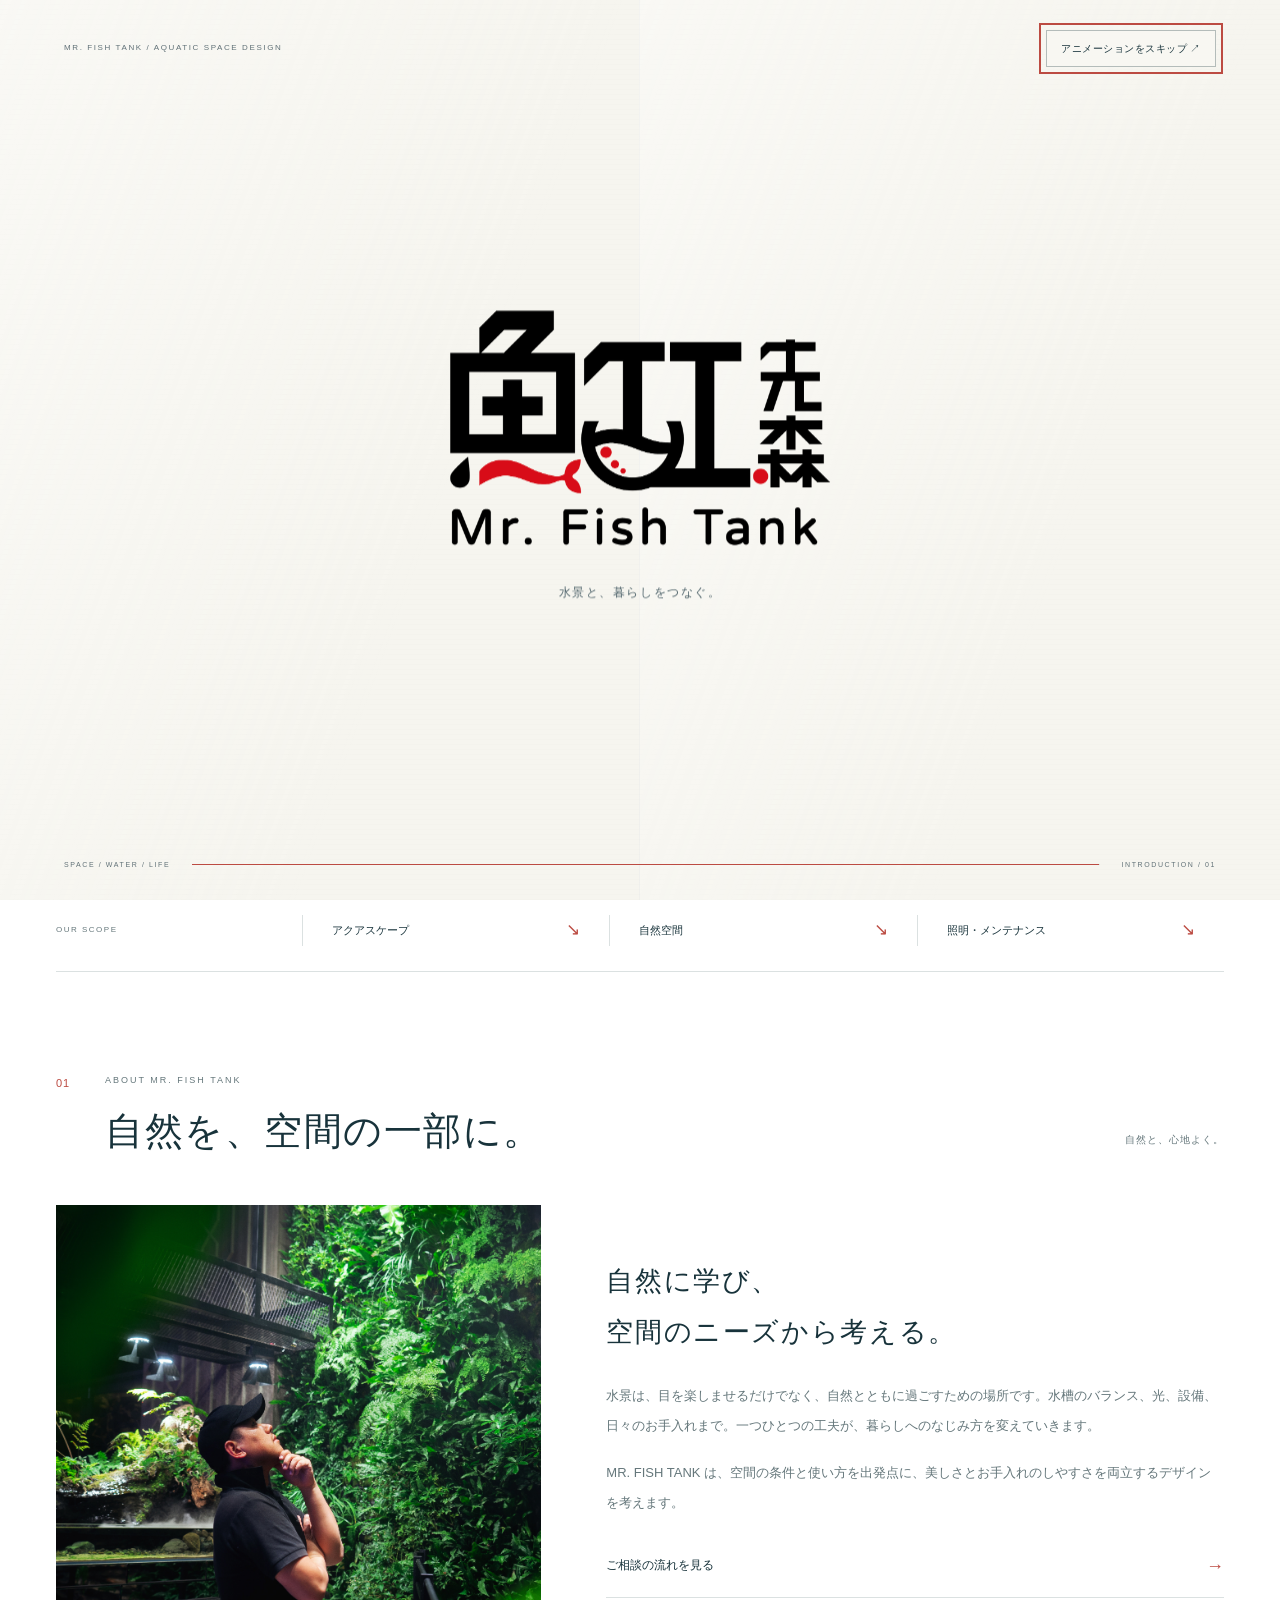
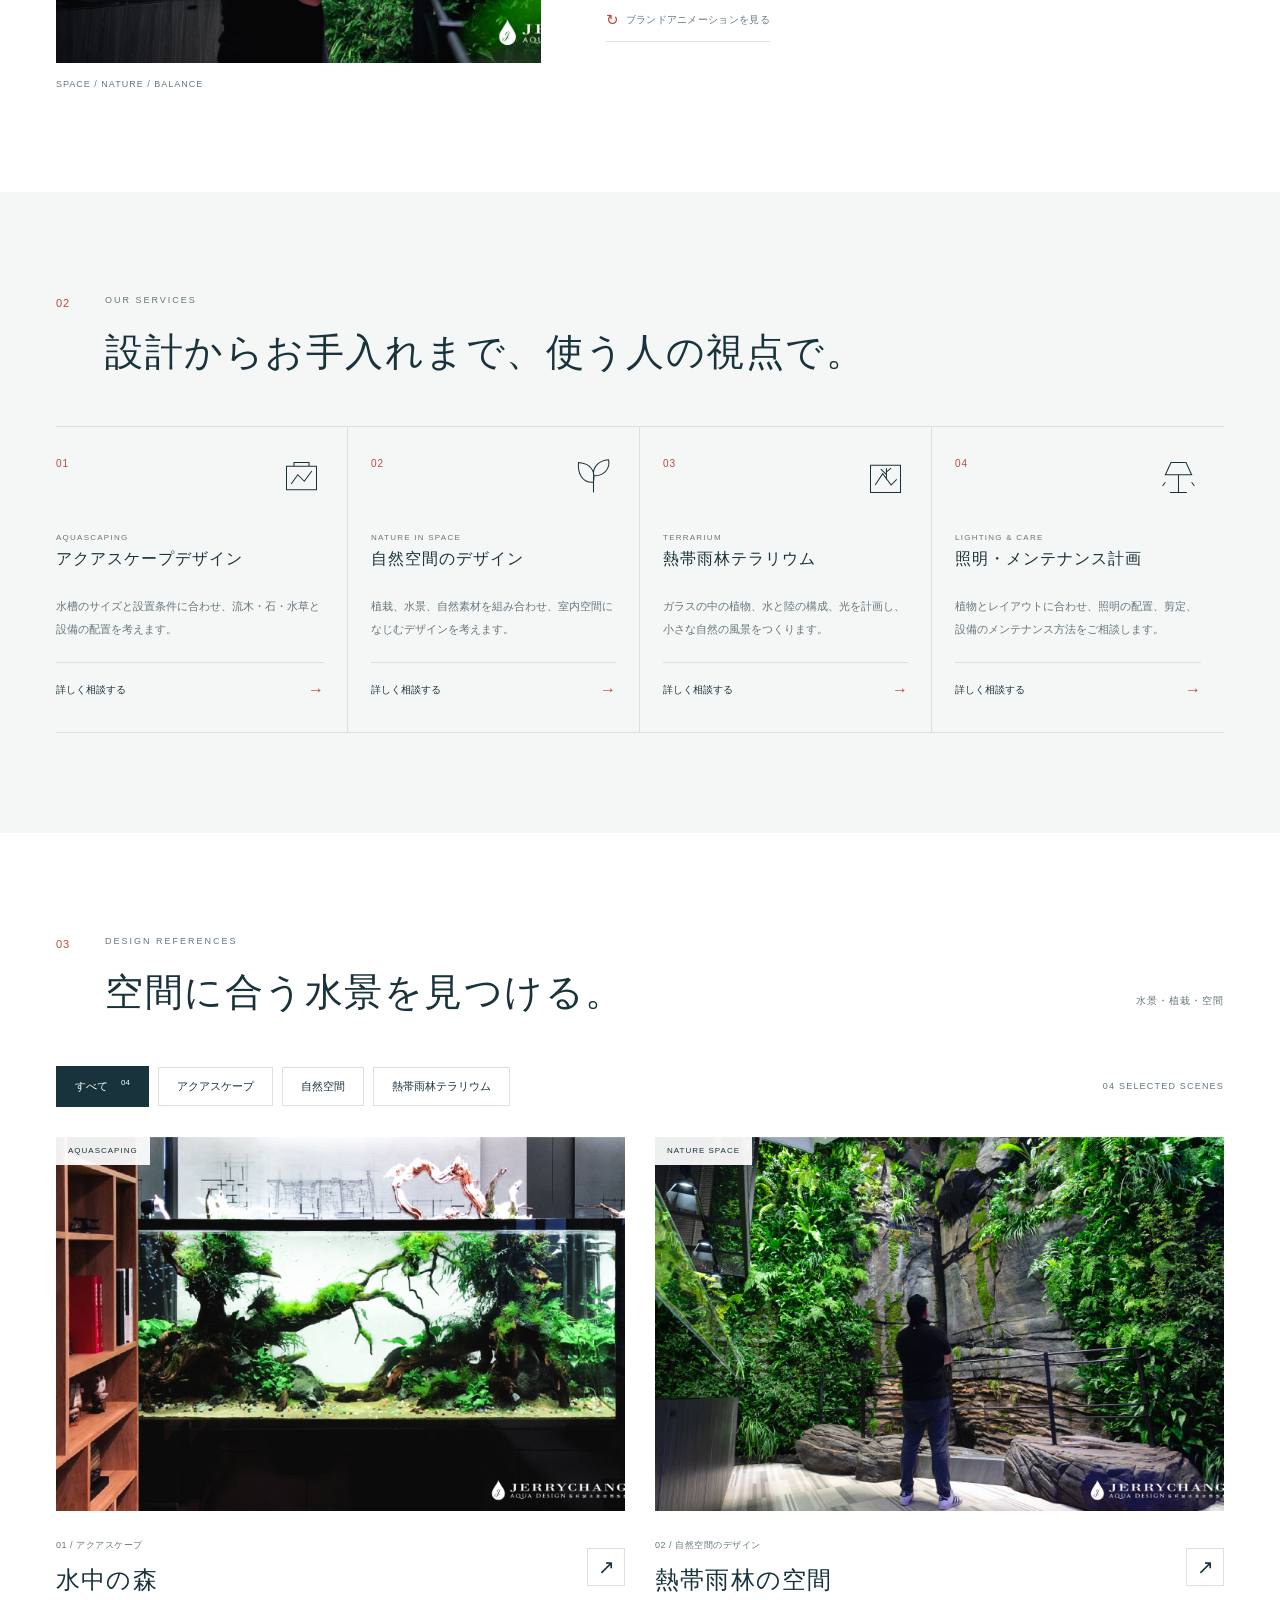
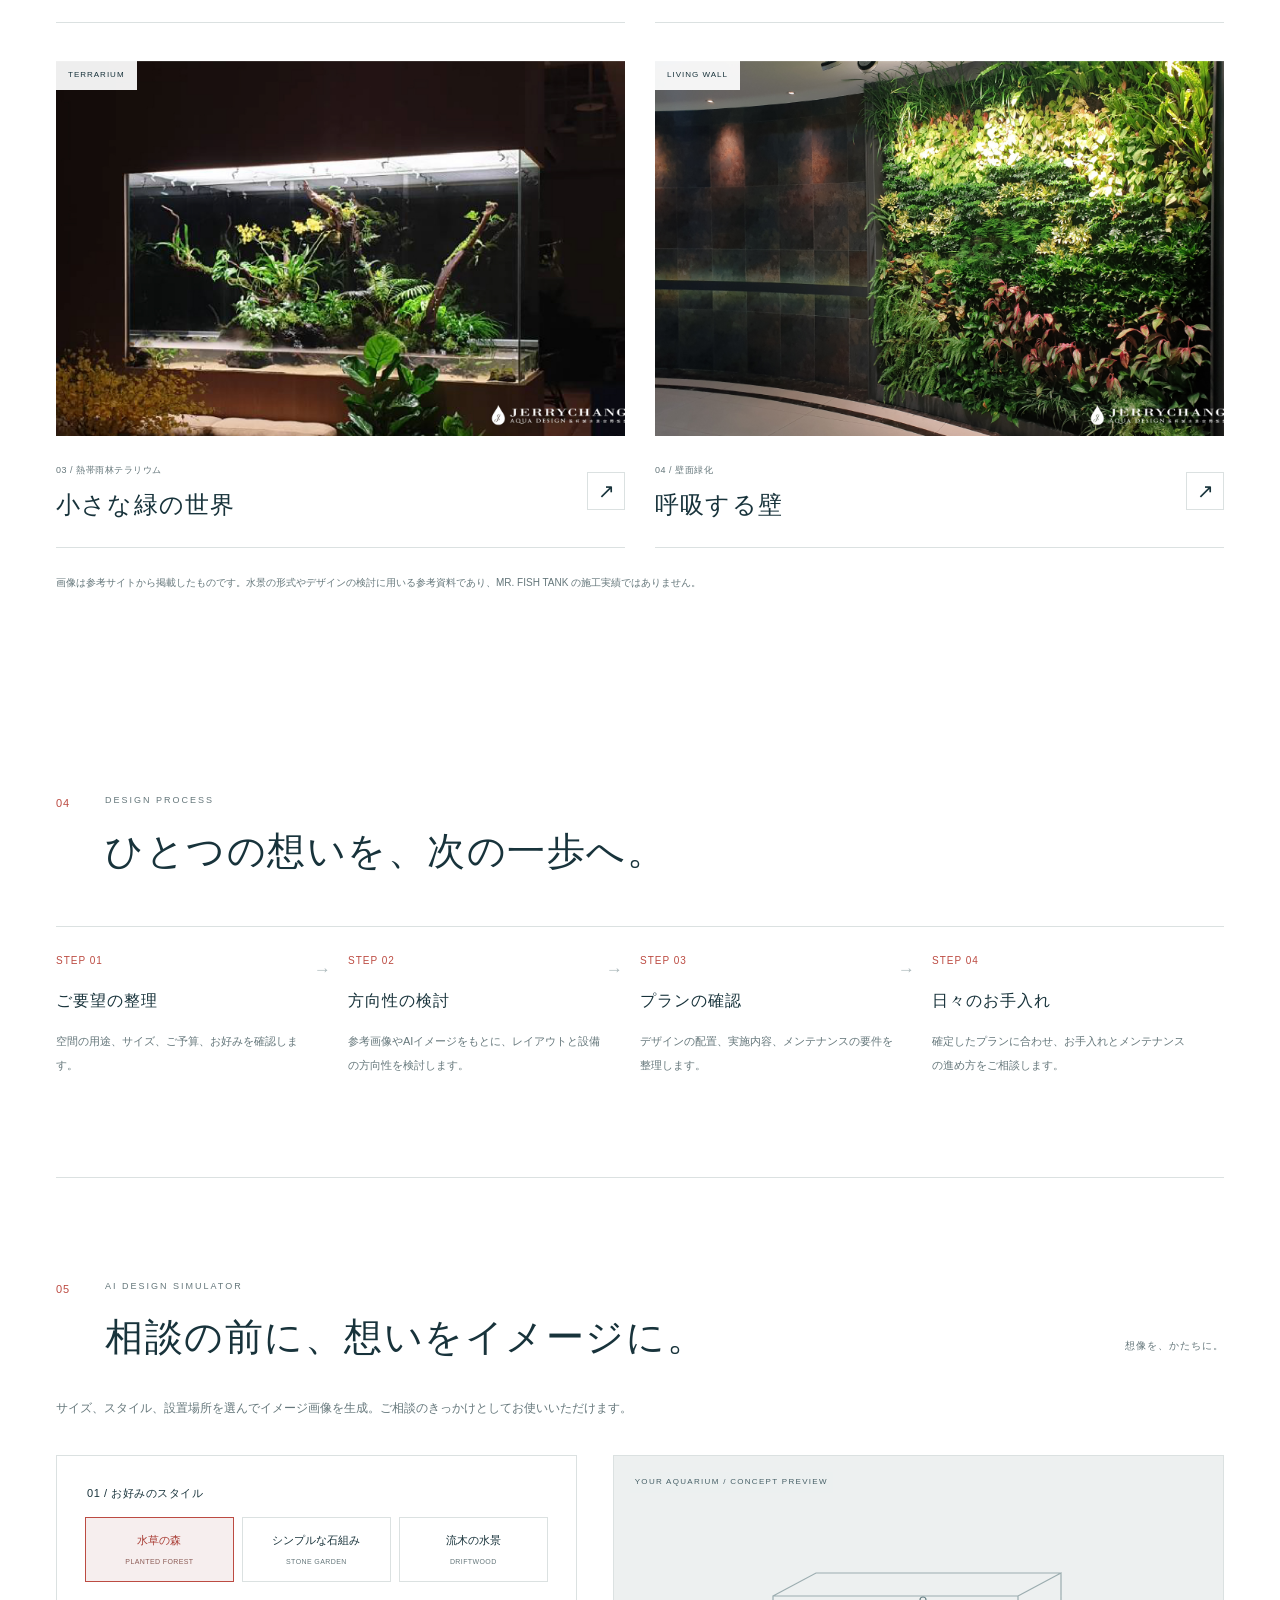
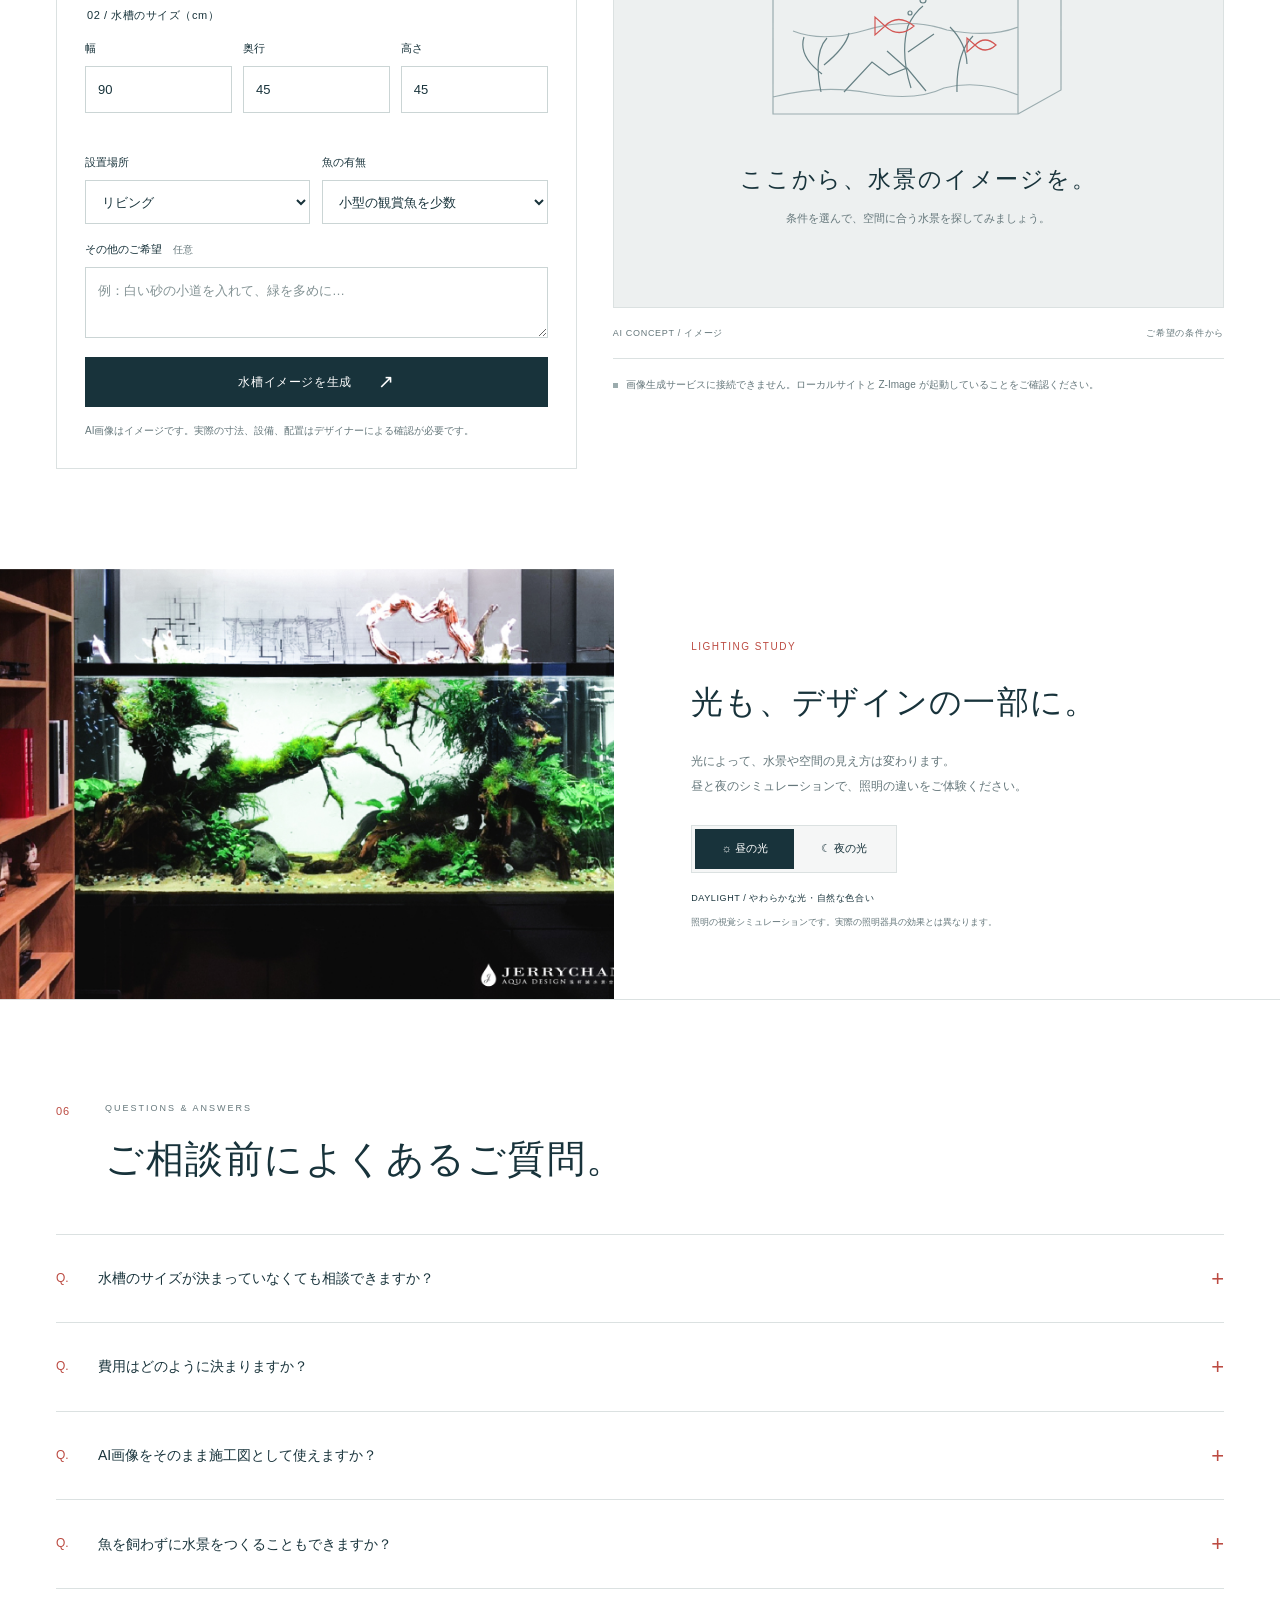
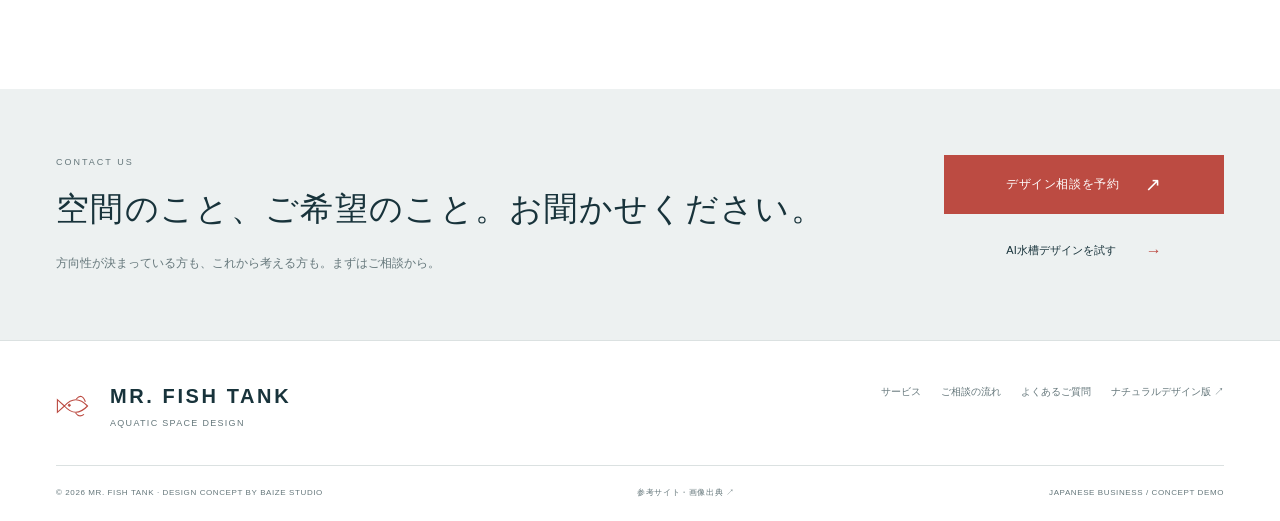
==== aqua-design-jp/index.html @ 2869db02 "Add Mr. Fish Tank design concept demo Three versions (original, Japanese, ocean) as a static site, w" ====
<!doctype html><html lang="zh-Hant"><head>
<meta charset="utf-8"><meta name="viewport" content="width=device-width,initial-scale=1"><meta name="theme-color" content="#ffffff"><meta name="description" content="魚缸先生，水族造景與自然空間設計。日本商務風格概念網站，提供服務介紹、設計參考與 AI 魚缸概念體驗。"><title>魚缸先生｜水景設計，讓空間更有生命。</title>
<link rel="icon" href="data:image/svg+xml,%3Csvg xmlns='http://www.w3.org/2000/svg' viewBox='0 0 40 40'%3E%3Crect width='40' height='40' fill='%23fff'/%3E%3Cpath d='M9 20q9-12 19 0q-10 12-19 0l-6-7v14z' fill='none' stroke='%23bc4b42' stroke-width='2'/%3E%3C/svg%3E"><link rel="stylesheet" href="style.css"><link rel="stylesheet" href="intro.css"><link rel="stylesheet" href="../version-switch.css"><script src="translations.js" defer></script><script src="i18n.js" defer></script><script src="app.js" defer></script><script src="intro.js" defer></script><script src="designer.js" defer></script></head>
<body data-effects="quiet"><a class="skip" href="#main">跳至主要內容</a><div class="progress" aria-hidden="true"></div>
<div class="site-note"><div class="wrap"><span>水景と、暮らしのこれから。</span><div class="site-tools"><div class="language-switch" role="group" aria-label="選擇語言"><button data-language="zh-Hant" aria-pressed="false">繁中</button><button data-language="ja" aria-pressed="true">日本語</button></div><nav class="version-switch" aria-label="網站版本"><a href="../aqua-design/">原始版</a><a href="../aqua-design-jp/" class="active" aria-current="page">日式版</a><a href="../aqua-design-ocean/">海洋版</a></nav></div></div></div>
<header class="header"><div class="header-inner wrap"><a class="brand" href="#home" aria-label="魚缸先生 首頁"><svg class="brand-mark" viewBox="0 0 60 50" fill="none" aria-hidden="true"><path d="M12 25q16-18 33 0q-17 18-33 0l-10-9v18zM29 15q8-9 13 4M28 35q5 7 12 2" stroke="currentColor" stroke-width="1.6"/><circle cx="19" cy="24" r="1.5" fill="currentColor"/></svg><span class="brand-type">魚缸先生<small>AQUATIC SPACE DESIGN</small></span></a><nav class="nav" aria-label="主要導覽" id="navigation"><a href="#about">關於我們</a><a href="#services">服務內容</a><a href="#work">設計參考</a><a href="#ai-design">AI 魚缸設計</a></nav><button class="nav-book" data-book>設計諮詢 <span>↗</span></button><button class="menu-toggle" aria-label="開啟選單" aria-expanded="false" aria-controls="navigation"><span></span><span></span></button></div></header>
<main id="main"><section class="hero" id="home" aria-label="水景與自然空間設計"><div class="hero-inner wrap"><div class="hero-copy"><div class="eyebrow">AQUARIUM & SPATIAL DESIGN</div><h1>水景設計，<br>讓空間更有<span>生命。</span></h1><p class="hero-desc">從一座魚缸，到日常裡的自然風景。<br>依照場域條件與使用需求，<br>規劃適合生活的水景。</p><div class="hero-actions"><button class="pill primary" data-book>預約設計諮詢 <span>↗</span></button><a class="outline-link" href="#work">瀏覽設計參考 <span>→</span></a></div><p class="hero-note">DESIGN WITH NATURE. LIVE WITH LIFE.</p></div>
<div class="hero-visual"><div class="hero-art"><img id="hero-image" src="../aqua-design/assets/aquascape.jpg" alt="以沉木與水草構築的自然水景" fetchpriority="high"><div class="ripple-field" aria-hidden="true"></div><span class="image-label">NATURE IN YOUR SPACE</span></div><div class="hero-caption"><span class="scene-name">01 / 水下之森</span><div class="scene-selector" role="group" aria-label="水景影像切換"><button class="scene-dot active" data-scene="0" aria-label="顯示水下之森" aria-pressed="true">01</button><button class="scene-dot" data-scene="1" aria-label="顯示雨林之間" aria-pressed="false">02</button><button class="scene-dot" data-scene="2" aria-label="顯示微型綠境" aria-pressed="false">03</button><button class="scene-next" aria-label="下一個水景">→</button></div><span class="hero-index" hidden>01 — 03</span></div></div></div></section>
<div class="service-top wrap"><span>OUR SCOPE</span><a href="#services">水族造景 <span>↘</span></a><a href="#services">自然空間 <span>↘</span></a><a href="#services">照明與養護 <span>↘</span></a></div>
<section class="section about wrap" id="about"><div class="section-heading reveal"><span class="section-no">01</span><div class="heading-main"><span class="section-en">ABOUT MR. FISH TANK</span><h2>讓自然，成為空間的一部分。</h2></div><span class="section-side">自然と、心地よく。</span></div><div class="intro-grid"><div class="intro-photo reveal"><img src="../aqua-design/assets/studio.jpg" alt="自然植栽與水景相互融合的空間參考" loading="lazy"><span>SPACE / NATURE / BALANCE</span></div><div class="intro-copy reveal"><h3>以自然為靈感，<br>以空間需求為起點。</h3><p>水景不只是視覺焦點，也是一種與自然相處的方式。從缸體比例、光線、設備，到日常養護，每個細節都影響它如何融入生活。</p><p>魚缸先生希望從你的空間與使用需求出發，探索兼具美感與照護便利性的設計方向。</p><a class="text-link" href="#process">了解規劃流程 <span>→</span></a><button id="intro-replay" type="button"><span>↻</span>觀看品牌動畫</button></div></div></section>
<section class="section services" id="services"><div class="wrap"><div class="section-heading reveal"><span class="section-no">02</span><div class="heading-main"><span class="section-en">OUR SERVICES</span><h2>從規劃到養護，考慮每個使用細節。</h2></div><span class="section-side"></span></div><div class="service-grid"><article class="service-item reveal"><div class="service-item-top"><span>01</span><svg class="service-icon" viewBox="0 0 48 48" fill="none" stroke="currentColor" stroke-width="1.1" aria-hidden="true"><path d="M8 12h32v25H8zM13 31l7-10 7 7 8-11M16 12V8h16v4"/></svg></div><small>AQUASCAPING</small><h3>水族造景設計</h3><p>依缸體尺寸與空間條件，規劃沉木、岩石、水草及設備配置。</p><button class="service-link" data-book data-service="水族造景" aria-label="諮詢水族造景設計">了解與諮詢 <span>→</span></button></article>
<article class="service-item reveal"><div class="service-item-top"><span>02</span><svg class="service-icon" viewBox="0 0 48 48" fill="none" stroke="currentColor" stroke-width="1.1" aria-hidden="true"><path d="M24 40V23M24 29C11 30 7 18 8 8c14 1 18 10 16 21M24 22C37 23 42 12 40 5c-11 1-17 8-16 17"/></svg></div><small>NATURE IN SPACE</small><h3>自然空間整合</h3><p>整合植栽、水景與自然材質，探索與室內空間相容的設計方式。</p><button class="service-link" data-book data-service="自然空間" aria-label="諮詢自然空間整合">了解與諮詢 <span>→</span></button></article>
<article class="service-item reveal"><div class="service-item-top"><span>03</span><svg class="service-icon" viewBox="0 0 48 48" fill="none" stroke="currentColor" stroke-width="1.1" aria-hidden="true"><path d="M8 11h32v29H8zM13 32l8-12 9 12 6-6M25 26V14M25 21l-6-6M25 18l5-4"/></svg></div><small>TERRARIUM</small><h3>雨林生態設計</h3><p>規劃玻璃缸中的植物、水陸構成與光線，呈現微型自然景觀。</p><button class="service-link" data-book data-service="雨林生態" aria-label="諮詢雨林生態設計">了解與諮詢 <span>→</span></button></article>
<article class="service-item reveal"><div class="service-item-top"><span>04</span><svg class="service-icon" viewBox="0 0 48 48" fill="none" stroke="currentColor" stroke-width="1.1" aria-hidden="true"><path d="M16 8h16l6 13H10zM24 21v19M15 40h18M10 29l-3 4M38 29l3 4M24 28v5"/></svg></div><small>LIGHTING & CARE</small><h3>照明與養護規劃</h3><p>依植物與造景需求，討論照明配置、修剪與設備維護方式。</p><button class="service-link" data-book data-service="照明與養護" aria-label="諮詢照明與養護規劃">了解與諮詢 <span>→</span></button></article>
</div></div></section><section class="section works wrap" id="work"><div class="section-heading reveal"><span class="section-no">03</span><div class="heading-main"><span class="section-en">DESIGN REFERENCES</span><h2>探索適合你的水景形式。</h2></div><span class="section-side">水景・植栽・空間</span></div><div class="filter-row reveal" role="group" aria-label="作品分類"><button class="filter active" data-filter="all" aria-pressed="true">全部作品 <sup>04</sup></button><button class="filter" data-filter="aqua" aria-pressed="false">水族造景</button><button class="filter" data-filter="forest" aria-pressed="false">自然空間</button><button class="filter" data-filter="terrarium" aria-pressed="false">雨林生態</button><span id="work-count" aria-live="polite">04 SELECTED SCENES</span></div>
<div class="work-grid">
<button class="work-card reveal" data-project="0" data-category="aqua"><div class="work-photo"><img src="../aqua-design/assets/aquascape.jpg" alt="沉木與綠色水草交錯的水族造景" loading="lazy"><span class="photo-tag">AQUASCAPING</span><span class="view-project">探索作品 ↗</span></div><div class="work-info"><div><small>01 / 水族造景</small><h3>水下之森</h3></div><span class="circle-arrow">↗</span></div></button>
<button class="work-card reveal" data-project="1" data-category="forest"><div class="work-photo"><img src="../aqua-design/assets/ecosystem.jpg" alt="室內岩壁瀑布與自然系植栽空間" loading="lazy"><span class="photo-tag">NATURE SPACE</span><span class="view-project">探索作品 ↗</span></div><div class="work-info"><div><small>02 / 自然系生態整合</small><h3>雨林之間</h3></div><span class="circle-arrow">↗</span></div></button>
<button class="work-card reveal" data-project="2" data-category="terrarium"><div class="work-photo"><img src="../aqua-design/assets/terrarium.jpg" alt="玻璃生態缸內的微型雨林" loading="lazy"><span class="photo-tag">TERRARIUM</span><span class="view-project">探索作品 ↗</span></div><div class="work-info"><div><small>03 / 雨林生態缸</small><h3>一方綠境</h3></div><span class="circle-arrow">↗</span></div></button>
<button class="work-card reveal" data-project="3" data-category="forest"><div class="work-photo"><img src="../aqua-design/assets/greenwall.jpg" alt="以不同葉形植物打造的垂直植生牆" loading="lazy"><span class="photo-tag">LIVING WALL</span><span class="view-project">探索作品 ↗</span></div><div class="work-info"><div><small>04 / 自然系植生牆</small><h3>會呼吸的牆</h3></div><span class="circle-arrow">↗</span></div></button>
</div><p class="work-note">影像選自參考網站，供水景形式與設計方向討論；非魚缸先生已完成的實際案例。</p>
</section>
<section class="section process" id="process"><div class="wrap"><div class="section-heading reveal"><span class="section-no">04</span><div class="heading-main"><span class="section-en">DESIGN PROCESS</span><h2>每一個想法，都有清楚的下一步。</h2></div><span class="section-side"></span></div><div class="process-grid"><article class="process-item reveal"><span>STEP 01</span><h3>需求整理</h3><p>確認空間類型、尺寸、預算與偏好。</p></article><article class="process-item reveal"><span>STEP 02</span><h3>方向討論</h3><p>以參考圖片或 AI 概念圖，討論造景與設備方向。</p></article><article class="process-item reveal"><span>STEP 03</span><h3>方案確認</h3><p>釐清設計配置、執行內容與維護需求。</p></article><article class="process-item reveal"><span>STEP 04</span><h3>後續養護</h3><p>依最終方案討論日常照護與維護安排。</p></article></div></div></section><section class="ai-design section wrap" id="ai-design">
<div class="section-heading reveal"><span class="section-no">05</span><div class="heading-main"><span class="section-en">AI DESIGN SIMULATOR</span><h2>在諮詢之前，先看見你的想法。</h2></div><span class="section-side">想像を、かたちに。</span></div>
<p class="section-description reveal">選擇尺寸、造景風格與擺放位置，生成一張概念圖，作為後續討論的起點。</p>
<div class="ai-layout">
<form class="ai-form" id="ai-design-form">
<fieldset><legend>01 / 喜歡哪一種風景？</legend><div class="ai-presets"><label><input name="style" type="radio" value="forest" checked><span>水草森林<small>PLANTED FOREST</small></span></label><label><input name="style" type="radio" value="stone"><span>極簡石景<small>STONE GARDEN</small></span></label><label><input name="style" type="radio" value="wood"><span>沉木自然<small>DRIFTWOOD</small></span></label></div></fieldset>
<fieldset><legend>02 / 魚缸尺寸（公分）</legend><div class="ai-size"><label class="field">長<input name="length" type="number" min="20" max="300" step="1" required value="90"></label><label class="field">寬<input name="width" type="number" min="15" max="150" step="1" required value="45"></label><label class="field">高<input name="height" type="number" min="15" max="150" step="1" required value="45"></label></div></fieldset>
<div class="ai-selects"><label class="field">擺放位置<select name="space"><option value="living">客廳空間</option><option value="office">辦公空間</option><option value="shop">店面空間</option><option value="studio">只看魚缸造景</option></select></label><label class="field">魚隻點綴<select name="fish"><option value="small">少量小型觀賞魚</option><option value="none">純造景，不放魚</option></select></label></div>
<label class="field">再加一點你的想法 <span class="optional">選填</span><textarea name="idea" rows="2" maxlength="400" placeholder="例如：保留一條白沙小徑，綠意多一點…"></textarea></label>
<button class="pill primary" type="submit" id="ai-generate">生成魚缸概念圖 <span>↗</span></button><p class="ai-note">AI 圖片為概念示意，實際尺寸、設備與配置由設計師確認。</p>
</form>
<div class="ai-result"><div class="ai-canvas"><span class="ai-local-tag">YOUR AQUARIUM / CONCEPT PREVIEW</span><div class="ai-placeholder" id="ai-placeholder"><svg viewBox="0 0 360 190" fill="none" stroke="currentColor" stroke-width="1.2" aria-hidden="true"><path d="M35 45h245v118H35zM35 45l43-23h245l-43 23M280 45l43-23v117l-43 24M35 146q50-13 96-4t75-5q35-9 74 7M55 80q30 12 73-1t81 0q43 8 71-3" opacity=".6"/><path d="M83 141q-8-39 6-54M84 123q-24-18-18-37M86 114q22-18 25-32M219 141q-1-39 16-56M229 113q-1-21-17-37M106 141l28-30 17 13 18-7 19 23M173 137q-11-35-3-62q6-13 15-20M170 101l26-18M168 117l-19-17"/><path d="M147 75q13-13 29 0q-15 13-29 0l-10-9v18zM237 94q10-10 21 0q-11 10-21 0l-8-7v14z" stroke="#d35754"/><circle cx="172" cy="62" r="2"/><circle cx="185" cy="49" r="3"/></svg><h3>你的水景概念，從這裡開始。</h3><p>選擇左側條件，探索適合空間的水景方向。</p></div><img id="ai-output" class="ai-output" alt="依照選擇條件生成的魚缸概念圖" hidden><div class="ai-wait" id="ai-wait" hidden role="status"><svg viewBox="0 0 100 50" fill="none" stroke="currentColor" stroke-width="1.5" aria-hidden="true"><path d="M15 25q17-21 44 0q-27 21-44 0M59 25l22-15-5 15 5 15zM32 14q10-12 19 7M32 35q5 10 13 3M23 27q-9 5-8 9"/><circle cx="24" cy="24" r="1.5"/></svg><strong id="ai-job-state">正在準備你的風景</strong><p id="ai-job-detail">圖片會依本機生成速度完成，請稍候。</p><span id="ai-elapsed" class="eyebrow">00:00</span></div></div>
<div class="ai-result-meta"><span>AI CONCEPT / 概念示意</span><span id="ai-result-size">由你的條件開始</span></div><p class="ai-service-state" id="ai-service-state">正在確認生成服務…</p><div class="ai-error" id="ai-error" role="alert" hidden></div><p class="ai-brief" id="ai-brief" data-i18n-ignore hidden></p><div class="ai-result-actions" id="ai-result-actions" hidden><a id="ai-download" download="魚缸先生-AI概念圖.png">下載概念圖 ↓</a><button type="button" id="ai-consult">以此概念開始諮詢 ↗</button></div></div>
</div></section>

<section class="experience" id="experience">
<div class="experience-image"><img src="../aqua-design/assets/aquascape.jpg" alt="可切換日夜光境的水草造景" loading="lazy"><div class="night-tint"></div></div>
<div class="experience-copy reveal"><div class="eyebrow">LIGHTING STUDY</div><h2>把光線，也納入設計。</h2><p>不同的光線，會改變水景與空間的觀看方式。<br>透過日夜模擬，先感受照明方向的差異。</p><div class="light-switch" role="group" aria-label="光境模式"><button class="active" data-light="day" aria-pressed="true">☼ 日光</button><button data-light="night" aria-pressed="false">☾ 夜色</button></div><span class="light-caption" aria-live="polite">DAYLIGHT / 柔和日光 · 自然顯色</span><small class="simulation-note">光境視覺模擬，非實際燈具效果</small></div><div class="experience-bottom" hidden>LIGHT CHANGES EVERYTHING.<span>試著切換，感受光的變化 ↗</span></div>
</section>
<section class="section faq wrap" id="faq"><div class="section-heading reveal"><span class="section-no">06</span><div class="heading-main"><span class="section-en">QUESTIONS & ANSWERS</span><h2>開始之前，你可能想知道。</h2></div><span class="section-side"></span></div><div class="faq-list reveal"><details><summary><span class="faq-q">Q.</span>還不確定魚缸尺寸，可以先諮詢嗎？<span class="plus">+</span></summary><p><span>A.</span>可以先提供擺放位置、空間條件與偏好，作為討論的起點。</p></details><details><summary><span class="faq-q">Q.</span>預算如何評估？<span class="plus">+</span></summary><p><span>A.</span>需依尺寸、造景材料、設備及執行內容確認。表單中的預算區間用於初步需求整理。</p></details><details><summary><span class="faq-q">Q.</span>AI 圖片可以直接作為施工圖嗎？<span class="plus">+</span></summary><p><span>A.</span>AI 圖片用於視覺方向討論。實際尺寸、材料、設備與可行性仍需確認。</p></details><details><summary><span class="faq-q">Q.</span>沒有養魚，也可以規劃水景嗎？<span class="plus">+</span></summary><p><span>A.</span>可以先以純水草造景或雨林生態方向討論，再依空間與養護需求選擇形式。</p></details></div></section><section class="contact" id="contact"><div class="contact-inner wrap"><div><span class="section-en">CONTACT US</span><h2>告訴我們你的空間與需求。</h2><p>已有初步方向，或仍在探索，都可以從一次諮詢開始。</p></div><div class="contact-actions"><button class="pill primary" data-book>預約設計諮詢 <span>↗</span></button><a href="#ai-design">先試試 AI 魚缸設計 <span>→</span></a></div></div></section></main>
<footer><div class="footer-inner wrap"><a class="brand" href="#home"><svg class="brand-mark" viewBox="0 0 60 50" fill="none" aria-hidden="true"><path d="M12 25q16-18 33 0q-17 18-33 0l-10-9v18zM29 15q8-9 13 4M28 35q5 7 12 2" stroke="currentColor" stroke-width="1.6"/><circle cx="19" cy="24" r="1.5" fill="currentColor"/></svg><span class="brand-type">魚缸先生<small>AQUATIC SPACE DESIGN</small></span></a><div class="footer-nav"><a href="#services">服務內容</a><a href="#process">規劃流程</a><a href="#faq">常見問題</a><a href="../aqua-design/">自然風格版 ↗</a></div></div><div class="footer-bottom wrap"><span>© 2026 MR. FISH TANK · DESIGN CONCEPT BY 白澤 STUDIO</span><a href="https://www.jerrychang-aquadesign.com/about-us.html" target="_blank" rel="noopener noreferrer">參考網站與影像來源 ↗</a><span>JAPANESE BUSINESS / CONCEPT DEMO</span></div></footer>
<dialog id="project-dialog" aria-labelledby="project-title"><button class="dialog-close" aria-label="關閉作品詳情">×</button><img id="project-image" src="../aqua-design/assets/aquascape.jpg" alt=""><div class="project-body"><div class="eyebrow" id="project-category"></div><h2 id="project-title"></h2><p id="project-description"></p><div class="project-tags" id="project-tags"></div><button class="pill primary" id="project-book">我也想打造這樣的風景 <span>↗</span></button><small>概念案例介紹 · 影像來源為參考網站</small></div></dialog>
<dialog id="booking-dialog" aria-labelledby="booking-title"><button class="dialog-close" aria-label="關閉預約諮詢">×</button><div class="booking-header"><span class="eyebrow">DESIGN CONSULTATION</span><h2 id="booking-title">設計諮詢，從需求開始。</h2><p>選擇服務類型，提供空間條件與初步方向。</p></div><div class="booking-progress"><span class="active">01 選擇風景</span><span>02 空間需求</span><span>03 聯絡方式</span></div><form id="booking-form">
<fieldset data-step="0"><legend>你嚮往什麼樣的自然？</legend><div class="type-options"><label><input type="radio" name="service" value="水族造景" required checked><span>≈<strong>水族造景</strong><small>一方水下森林</small></span></label><label><input type="radio" name="service" value="自然空間"><span>✳<strong>自然空間</strong><small>與綠意一起呼吸</small></span></label><label><input type="radio" name="service" value="雨林生態"><span>♧<strong>雨林生態</strong><small>收藏一座小雨林</small></span></label><label><input type="radio" name="service" value="照明與養護"><span>☼<strong>照明與養護</strong><small>讓風景持續生長</small></span></label></div></fieldset>
<fieldset data-step="1" hidden><legend>為你的空間，多描繪一些細節。</legend><label class="field">空間類型<select name="space" required><option value="">請選擇空間</option><option>住宅空間</option><option>商業空間</option><option>辦公空間</option><option>其他／尚在規劃</option></select></label><label class="field">規劃預算<select name="budget" required><option value="">請選擇預算</option><option>5 萬元以下</option><option>5–15 萬元</option><option>15–30 萬元</option><option>30 萬元以上</option><option>希望先諮詢</option></select></label><label class="field">你的想法 <span class="optional">選填</span><textarea name="idea" rows="3" maxlength="1000" placeholder="例如：想在客廳規劃一座好照顧的水草缸…"></textarea></label></fieldset>
<fieldset data-step="2" hidden><legend>如何與你一起聊聊？</legend><label class="field">稱呼<input name="name" autocomplete="name" required maxlength="60" placeholder="你的稱呼"></label><label class="field">電子信箱<input name="email" type="email" autocomplete="email" required maxlength="150" placeholder="hello@example.com"></label><div id="booking-summary" class="booking-summary"></div><p class="form-notice">這是互動示範。完成後僅在畫面呈現需求摘要，不會儲存、寄送或建立正式預約。</p></fieldset>
<div class="form-actions"><button type="button" id="booking-back" hidden>← 上一步</button><span id="step-count">STEP 01 / 03</span><button class="pill primary" type="submit" id="booking-next">下一步 <span>→</span></button></div></form><div id="booking-success" hidden role="status"><div class="success-symbol">✓</div><h3>需求摘要已整理完成。</h3><p>以下是這次體驗的需求摘要。</p><div id="success-summary" data-i18n-ignore></div><p class="form-notice">Demo 體驗完成，資料未儲存或送出。<br>正式版本可串接通知信與預約管理。</p><button class="pill primary" id="booking-done">繼續探索 <span>↗</span></button></div></dialog>

<dialog id="brand-intro" aria-label="魚缸先生日式水景開場動畫" data-duration="6000" data-exit-duration="650">
  <div class="jp-paper jp-paper-left" aria-hidden="true"></div>
  <div class="jp-paper jp-paper-right" aria-hidden="true"></div>
  <div class="jp-intro-top"><span>MR. FISH TANK / AQUATIC SPACE DESIGN</span><button type="button" class="jp-intro-skip" id="intro-skip">跳過動畫 ↗</button></div>
  <div class="jp-intro-content">
    <div class="jp-drawing-stage">
      <svg class="jp-drawing" viewBox="0 0 500 300" fill="none" stroke="currentColor" stroke-linecap="round" stroke-linejoin="round" role="img" aria-label="水景方框與水紋逐筆展開，呈現魚缸先生品牌">
        <path class="jp-frame-line" pathLength="1" d="M75 66H375V242H75Z"/>
        <path class="jp-frame-depth" pathLength="1" d="M75 66l40-30h300l-40 30M375 66l40-30v176l-40 30"/>
        <path class="jp-ground-line" pathLength="1" d="M53 261H431"/>
        <g class="jp-water-lines">
          <path class="jp-water-line" pathLength="1" d="M76 121q36-10 74 0t74 0t74 0t76 0"/>
          <path class="jp-water-line jp-water-second" pathLength="1" d="M92 139q28-5 57 0t58 0M266 141q20-5 39 0t49 0"/>
        </g>
        <g class="jp-ink-landscape">
          <path class="jp-ink-line" pathLength="1" d="M95 224q42-9 73-2t64-5q33-7 69 1t58 2"/>
          <path class="jp-ink-line jp-ink-second" pathLength="1" d="M122 223l27-32 22 11 23-28 38 43M281 220q-10-35 3-68M284 181q-25-12-28-37M282 186q25-13 26-35M315 220q-1-19 11-28"/>
        </g>
      </svg>
      <div class="jp-brand-seal" aria-hidden="true"><svg viewBox="0 0 60 50" fill="none"><path d="M12 25q16-18 33 0q-17 18-33 0l-10-9v18zM29 15q8-9 13 4M28 35q5 7 12 2" stroke="currentColor" stroke-width="1.6"/><circle cx="19" cy="24" r="1.5" fill="currentColor"/></svg></div>
    </div>
    <div class="jp-intro-name">魚缸先生</div>
    <p class="jp-intro-tagline">水景，與生活相遇。</p>
    <span class="jp-intro-signature">DESIGN WITH NATURE.</span>
  </div>
  <div class="jp-final-logo" data-intro-logo>
    <svg class="jp-final-mark" viewBox="240 450 1120 700" role="img" aria-label="魚缸先森原始 Logo，含黑色中文、紅色魚與 Mr. Fish Tank 英文字樣">
      <image href="../aqua-design/assets/mr-fish-tank-logo-ink.png" x="240" y="450" width="1120" height="700"/>
    </svg>
    <p class="jp-final-caption">水景，與生活相遇。</p>
  </div>
  <div class="jp-intro-foot"><span>SPACE / WATER / LIFE</span><div class="jp-intro-timeline" aria-hidden="true"></div><span>INTRODUCTION / 01</span></div>
</dialog>

</body></html>
---- aqua-design-jp/style.css ----
:root {
  --bg: #ffffff;
  --deep: #18333b;
  --panel: #f5f6f6;
  --ink: #18333b;
  --muted: #65777b;
  --accent: #bc4b42;
  --line: #dbe1e1;
  --serif: 'Noto Serif TC', 'Songti TC', 'Hiragino Mincho ProN', 'Yu Mincho', Georgia, serif;
  --sans: 'Noto Sans TC', 'PingFang TC', 'Hiragino Kaku Gothic ProN', 'Yu Gothic', sans-serif;
}
html[lang=ja] {
  --serif: 'Noto Serif JP', 'Hiragino Mincho ProN', 'Yu Mincho', Georgia, serif;
  --sans: 'Noto Sans JP', 'Hiragino Kaku Gothic ProN', 'Yu Gothic', sans-serif;
}

* { box-sizing: border-box; }
html { scroll-behavior: smooth; scroll-padding-top: 112px; }
body { margin: 0; color: var(--ink); background: var(--bg); font: 14px/1.8 var(--sans); -webkit-font-smoothing: antialiased; }
body.modal-open { overflow: hidden; }
a { color: inherit; text-decoration: none; }
button, input, select, textarea { font: inherit; }
button { color: inherit; border: 0; background: none; cursor: pointer; }
button, a, input, select, textarea, summary { -webkit-tap-highlight-color: transparent; }
button:focus-visible, a:focus-visible, input:focus-visible, select:focus-visible, textarea:focus-visible, summary:focus-visible { outline: 2px solid var(--accent); outline-offset: 4px; }
button:disabled { cursor: wait; }
img { display: block; width: 100%; object-fit: cover; }
svg { display: block; }
h1, h2, h3, p { margin: 0; }
h2 { font: 400 clamp(28px, 3vw, 40px)/1.65 var(--serif); letter-spacing: .04em; }
h2 em { font-style: normal; color: var(--ink); }
[hidden] { display: none !important; }
.wrap { width: min(1180px, calc(100% - 112px)); margin-inline: auto; }
.skip { position: fixed; top: -70px; left: 20px; padding: 10px 20px; background: var(--ink); color: #fff; z-index: 200; }
.skip:focus { top: 8px; }
.progress { position: fixed; top: 0; left: 0; height: 2px; width: 0; background: var(--accent); z-index: 120; }
.site-note { padding: 7px 0; background: var(--panel); border-bottom: 1px solid #e9eded; color: var(--muted); font-size: 9px; letter-spacing: 1.5px; }
.site-note .version-link { padding: 0; border: 0; color: var(--muted); font-size: 9px; }
.site-note .wrap { display: flex; align-items: center; justify-content: space-between; gap: 20px; }
.site-note span:last-child { color: var(--ink); letter-spacing: 1px; }
.site-tools { display: flex; align-items: center; gap: 22px; margin-left: auto; }
.language-switch { display: inline-flex; align-items: center; gap: 0; flex-shrink: 0; border: 1px solid #d5dddd; }
.site-note .wrap > .language-switch { margin-left: auto; }
.language-switch button { padding: 3px 10px; color: var(--muted); font-size: 9px; line-height: 1.6; letter-spacing: .3px; }
.language-switch button + button { border-left: 1px solid #d5dddd; }
.language-switch button[aria-pressed=true] { color: #fff; background: var(--ink); }
.language-switch button:hover:not([aria-pressed=true]) { color: var(--accent); background: #fff; }
.header { position: sticky; top: 0; z-index: 30; border-bottom: 1px solid var(--line); background: #fff; }
.header-inner { display: flex; align-items: center; gap: 28px; min-height: 100px; }
.brand { display: flex; align-items: center; gap: 12px; flex-shrink: 0; }
.brand-mark { width: 43px; height: 47px; display: flex; align-items: center; justify-content: center; color: var(--accent); }
.brand-mark svg, .brand > svg { width: 42px; height: 38px; fill: none; stroke: var(--accent); stroke-width: 1.3; }
.brand-type, .brand > span { font: 600 20px/1.35 var(--sans); letter-spacing: .13em; }
.brand-type small, .brand > span > small { display: block; margin-top: 7px; font: 9px/1.5 var(--sans); letter-spacing: 1.3px; color: var(--muted); }
.nav { display: flex; align-items: center; justify-content: center; gap: 26px; margin-left: auto; }
.nav a { position: relative; font-size: 12px; white-space: nowrap; letter-spacing: .03em; }
.nav a span { display: block; color: var(--muted); font-size: 8px; line-height: 1.8; letter-spacing: 1.05px; }
.nav a::after { content: ''; display: block; position: absolute; bottom: -9px; left: 0; width: 0; height: 1px; background: var(--accent); transition: width .2s ease; }
.nav a:hover::after { width: 100%; }
.nav-book { display: flex; align-items: center; justify-content: center; gap: 24px; min-height: 46px; padding: 12px 20px; background: var(--accent); color: #fff; font-size: 12px; letter-spacing: .05em; white-space: nowrap; transition: background .2s; }
.nav-book:hover { background: #a93c35; }
.nav-book span { font-size: 17px; }
.menu-toggle { display: none; }

.hero { padding: 62px 0 66px; min-height: 0; background: #fff; border-bottom: 1px solid var(--line); }
.hero-inner { display: grid; grid-template-columns: 44fr 56fr; gap: 0; align-items: center; }
.hero-copy { padding: 22px 36px 32px 0; position: relative; }
.eyebrow { display: flex; align-items: center; gap: 10px; color: var(--accent); font: 10px/1.8 var(--sans); letter-spacing: 1.5px; }
.live-dot { width: 5px; height: 5px; background: var(--accent); display: inline-block; flex-shrink: 0; }
h1 { font: 400 clamp(34px, 3.7vw, 54px)/1.52 var(--serif); letter-spacing: .06em; margin: 25px 0 22px; }
html[lang=ja] h1 { font-size: clamp(28px, 3.35vw, 46px); letter-spacing: .025em; }
.hero-copy h1 > span { white-space: nowrap; box-shadow: inset 0 -3px 0 #bc4b42; padding-bottom: 3px; }
html[lang=ja] .hero-copy h1 > span { white-space: normal; }
.hero-copy h1 .serif { color: var(--ink); }
.hero-en { font: 11px/1.8 var(--sans); color: var(--muted); letter-spacing: 2px; text-transform: uppercase; }
.hero-en em { font-style: normal; }
.hero-desc { font-size: 13px; line-height: 2.15; color: var(--muted); letter-spacing: .06em; margin: 23px 0 30px; }
.hero-actions { display: flex; align-items: center; flex-wrap: wrap; gap: 20px; }
.hero-actions .outline-link { min-width: 0; gap: 22px; font-size: 11px; padding-block: 13px; }
.hero-note { color: var(--muted); font-size: 8px; letter-spacing: 1.6px; margin-top: 32px; }
.pill { display: inline-flex; align-items: center; justify-content: center; gap: 26px; padding: 14px 23px; border: 1px solid transparent; border-radius: 0; font-size: 12px; line-height: 1.7; letter-spacing: .05em; transition: color .2s, background .2s, border-color .2s; }
.pill span { font: 19px/1 var(--sans); }
.primary { background: var(--ink); color: #fff; }
.primary:hover { background: #2b4c54; }
.outline { border-color: var(--ink); color: var(--ink); }
.outline:hover { background: var(--ink); color: #fff; }
.outline-link { display: inline-flex; align-items: center; justify-content: space-between; gap: 40px; min-width: 208px; padding: 12px 0; font-size: 12px; border-bottom: 1px solid var(--ink); }
.outline-link span { font-size: 20px; color: var(--accent); }
#intro-replay { display: inline-flex; align-items: center; gap: 6px; padding: 8px 0; color: var(--muted); font-size: 10px; letter-spacing: .03em; border-bottom: 1px solid var(--line); }
#intro-replay span { color: var(--accent); font-size: 15px; }
#intro-replay:hover { color: var(--accent); border-color: var(--accent); }
.hero-visual { min-width: 0; padding: 0 0 0 18px; position: relative; }
.hero-art { position: relative; overflow: hidden; aspect-ratio: 1.12; background: var(--panel); }
.hero-art > img { height: 100%; object-position: 56% 50%; transition: opacity .3s ease; }
.image-label { position: absolute; bottom: 18px; right: 18px; color: #fff; background: #18333b90; padding: 5px 9px; font-size: 7px; letter-spacing: 1.5px; }
.hero-shade, .water-light, .ripple, .ripple-field { display: none; }
.hero-caption { display: flex; align-items: center; justify-content: space-between; gap: 16px; padding: 21px 0 0; }
.hero-index { color: var(--accent); font: 11px/1 var(--sans); letter-spacing: 2px; white-space: nowrap; }
.scene-selector { display: flex; align-items: center; gap: 7px; }
.scene-name { color: var(--muted); font-size: 10px; letter-spacing: .08em; margin-right: 18px; min-width: 100px; }
.scene-dot { position: relative; width: 28px; height: 30px; padding: 0 0 7px; font-size: 9px; color: var(--muted); }
.scene-dot::before { content: ''; width: 21px; height: 1px; background: #c5cece; position: absolute; bottom: 1px; left: 3px; }
.scene-dot.active { color: var(--accent); }
.scene-dot.active::before { background: var(--accent); }
.scene-next { display: grid; place-items: center; width: 34px; height: 34px; margin-left: 10px; border: 1px solid var(--line); font-size: 17px; }
.scene-next:hover { border-color: var(--accent); color: var(--accent); }
.hero-bottom { margin-top: 24px; display: flex; justify-content: space-between; align-items: center; }
.scroll-note { color: var(--muted); display: inline-flex; align-items: center; gap: 12px; font-size: 10px; }
.scroll-note small { display: block; margin-top: 3px; font-size: 8px; letter-spacing: 1px; }
.scroll-icon { font-size: 17px; color: var(--accent); }
.vertical-note { display: none; }
.ticker { display: none; }

.section { padding: 100px 0; }
.section-heading { display: flex; align-items: start; gap: 26px; margin-bottom: 42px; }
.section-no { display: block; color: var(--accent); font-size: 11px; letter-spacing: 1px; min-width: 23px; padding-top: 2px; }
.heading-main { flex: 1; }
.section-en { display: block; color: var(--muted); font-size: 9px; letter-spacing: 2px; margin-bottom: 12px; }
.section-side { color: var(--muted); font-size: 10px; letter-spacing: .1em; align-self: end; margin-bottom: 14px; white-space: nowrap; }
.section-side:empty { display: none; }
.section-description { color: var(--muted); font-size: 12px; line-height: 2; margin-top: -15px; }
.section-heading > p { max-width: 365px; font-size: 12px; color: var(--muted); line-height: 2; padding-top: 14px; }
.section-kicker { display: flex; justify-content: space-between; align-items: center; gap: 20px; padding-top: 17px; border-top: 1px solid var(--line); color: var(--muted); font-size: 9px; letter-spacing: 1.5px; margin-bottom: 34px; }
.section-title { display: flex; align-items: end; justify-content: space-between; gap: 24px; }
.section-title p { color: var(--muted); font-size: 12px; line-height: 1.9; padding-bottom: 8px; }
.intro-grid { display: grid; grid-template-columns: 44fr 56fr; align-items: center; gap: 65px; }
.intro-photo { position: relative; }
.intro-photo img { aspect-ratio: 1.06; object-position: 50% 50%; }
.intro-photo > span, .intro-photo figcaption { display: block; color: var(--muted); margin-top: 13px; font-size: 9px; letter-spacing: 1px; }
.intro-copy h3 { font: 400 27px/1.9 var(--serif); letter-spacing: .06em; margin-bottom: 23px; }
.intro-copy p { font-size: 13px; line-height: 2.3; color: var(--muted); margin-bottom: 17px; }
.intro-copy .outline-link { margin-top: 8px; }
.about-sign { margin-top: 23px; font: 11px/1.7 var(--sans); letter-spacing: 1.5px; color: var(--muted); }
.about-grid { display: grid; grid-template-columns: 1fr 1fr; gap: 60px; }
.about-copy p { font-size: 13px; color: var(--muted); line-height: 2.2; margin-bottom: 17px; }
.about-copy p:first-child { color: var(--ink); font-size: 16px; }
.text-link { display: flex; align-items: center; justify-content: space-between; gap: 20px; border-bottom: 1px solid var(--line); padding: 15px 0; font-size: 12px; margin-top: 13px; }
.text-link span { color: var(--accent); font-size: 18px; }
.principles { display: grid; grid-template-columns: repeat(3, 1fr); margin-top: 50px; border-block: 1px solid var(--line); padding: 28px 0; }
.principles > div { padding: 0 25px; border-right: 1px solid var(--line); }
.principles > div:first-child { padding-left: 0; }
.principles > div:last-child { border: 0; }
.principles > div > span { color: var(--accent); font-size: 11px; margin-right: 17px; }
.principles strong { font-size: 14px; font-weight: 500; letter-spacing: 1px; }
.principles small { display: block; color: var(--muted); font-size: 9px; letter-spacing: 1px; margin-top: 7px; }
.principles p { display: none; }

.services { background: var(--panel); }
.service-grid { display: grid; grid-template-columns: repeat(4, 1fr); border-top: 1px solid var(--line); }
.service-item { display: flex; flex-direction: column; padding: 28px 23px 27px; border-bottom: 1px solid var(--line); border-right: 1px solid var(--line); }
.service-item:first-child { padding-left: 0; }
.service-item:last-child { border-right: 0; }
.service-top { display: grid; grid-template-columns: .8fr 1fr 1fr 1fr; align-items: center; padding: 25px 0; margin-bottom: 0; border-bottom: 1px solid var(--line); }
.service-top > span { color: var(--muted); font-size: 8px; letter-spacing: 1.5px; }
.service-top > a { display: flex; align-items: center; justify-content: space-between; gap: 15px; padding: 0 29px; border-left: 1px solid var(--line); font-size: 11px; }
.service-top > a:hover { color: var(--accent); }
.service-top > a > span { color: var(--accent); font-size: 17px; }
.service-item-top { display: flex; justify-content: space-between; align-items: start; margin-bottom: 24px; }
.service-item-top > span, .service-no { color: var(--accent); font-size: 10px; letter-spacing: 1px; }
.service-icon { width: 45px; height: 45px; color: var(--ink); fill: none; stroke: currentColor; stroke-width: 1.1; }
.service-item h3 { font-size: 16px; font-weight: 500; letter-spacing: .06em; line-height: 1.7; }
.service-item h3 small, .service-item > small { display: block; font-size: 8px; color: var(--muted); font-weight: 400; letter-spacing: 1.25px; margin-top: 7px; }
.service-item p { font-size: 11px; line-height: 2.15; color: var(--muted); margin: 22px 0 20px; }
.service-link { display: flex; align-items: center; justify-content: space-between; width: 100%; gap: 10px; text-align: left; margin-top: auto; padding: 13px 0 0; border-top: 1px solid var(--line); font-size: 10px; }
.service-link span { color: var(--accent); font-size: 16px; }
.service-link:hover { color: var(--accent); }

.works { background: #fff; }
.filter-row { display: flex; align-items: center; flex-wrap: wrap; gap: 9px; margin: 35px 0 30px; }
.filter { padding: 9px 18px; border: 1px solid var(--line); font-size: 11px; transition: color .2s, border-color .2s, background .2s; }
.filter.active { color: #fff; background: var(--ink); border-color: var(--ink); }
.filter:hover:not(.active) { border-color: var(--ink); }
.filter sup { font-size: 8px; margin-left: 10px; }
.filter-row > span { margin-left: auto; color: var(--muted); font-size: 9px; letter-spacing: 1.2px; }
.work-grid { display: grid; grid-template-columns: 1fr 1fr; gap: 38px 30px; }
.work-card { width: 100%; min-width: 0; text-align: left; padding: 0; }
.work-photo { position: relative; overflow: hidden; aspect-ratio: 1.52; background: var(--panel); }
.work-photo img { height: 100%; transition: transform .65s ease; }
.work-card:hover img { transform: scale(1.025); }
.photo-tag { position: absolute; left: 0; top: 0; padding: 7px 12px; background: #ffffffed; color: var(--ink); font-size: 8px; letter-spacing: 1px; }
.view-project { position: absolute; left: 50%; top: 50%; transform: translate(-50%, -40%); display: grid; place-items: center; width: 125px; height: 47px; color: var(--ink); background: #fffffff2; font-size: 10px; opacity: 0; transition: opacity .3s, transform .3s; }
.work-card:hover .view-project, .work-card:focus-visible .view-project { transform: translate(-50%, -50%); opacity: 1; }
.work-info { display: flex; align-items: center; justify-content: space-between; gap: 20px; padding: 20px 0; border-bottom: 1px solid var(--line); }
.work-info small { color: var(--muted); font-size: 9px; letter-spacing: .5px; }
.work-info h3 { font: 400 24px/1.8 var(--serif); margin-top: 3px; letter-spacing: .05em; }
.circle-arrow { display: grid; place-items: center; flex-shrink: 0; width: 38px; height: 38px; border: 1px solid var(--line); font-size: 20px; color: var(--ink); transition: border-color .2s, color .2s; }
.work-card:hover .circle-arrow { color: var(--accent); border-color: var(--accent); }
.work-note { margin-top: 25px; color: var(--muted); font-size: 10px; line-height: 1.9; }

.ai-design { background: #fff; border-top: 1px solid var(--line); }
.ai-layout { display: grid; grid-template-columns: 46fr 54fr; align-items: start; gap: 36px; margin-top: 35px; }
.ai-form { background: #fff; border: 1px solid var(--line); padding: 28px; }
.ai-form fieldset { margin: 0 0 24px; }
.ai-form legend { color: var(--ink); font-size: 11px; letter-spacing: .05em; margin-bottom: 13px; }
.ai-presets { display: grid; grid-template-columns: repeat(3, 1fr); gap: 8px; }
.ai-presets label { position: relative; cursor: pointer; }
.ai-presets input { position: absolute; opacity: 0; }
.ai-presets span { display: block; text-align: center; padding: 13px 6px; font-size: 11px; border: 1px solid var(--line); background: #fff; transition: color .2s, border-color .2s, background .2s; }
.ai-presets small { display: block; color: var(--muted); font-size: 7px; letter-spacing: .4px; margin-top: 5px; }
.ai-presets input:checked + span { background: #f6eeee; color: #a93d35; border-color: var(--accent); }
.ai-presets input:checked + span small { color: #8c5c57; }
.ai-presets input:focus-visible + span { outline: 2px solid var(--accent); outline-offset: 3px; }
.ai-presets input:disabled + span { opacity: .55; cursor: wait; }
.ai-size { display: grid; grid-template-columns: repeat(3, 1fr); gap: 11px; }
.ai-selects { display: grid; grid-template-columns: 1fr 1fr; gap: 12px; }
.ai-form .field { font-size: 11px; margin-bottom: 16px; }
.ai-form .field select { min-height: 44px; }
.ai-form .primary { width: 100%; margin-top: 3px; background: var(--ink); color: #fff; }
.ai-form .primary:hover { background: #2b4c54; }
.ai-form button:disabled { color: #fff; background: #8f9c9f; border-color: #8f9c9f; }
.ai-note { font-size: 10px; line-height: 1.9; color: var(--muted); margin-top: 14px; }
.ai-result { min-width: 0; position: relative; }
.ai-canvas { position: relative; display: flex; align-items: center; justify-content: center; aspect-ratio: 1.35; overflow: hidden; background: #edf0f0; border: 1px solid var(--line); color: var(--ink); }
.ai-placeholder { width: 100%; padding: 46px 28px 30px; text-align: center; }
.ai-placeholder > svg { width: min(85%, 360px); height: auto; margin: 0 auto 19px; display: block; color: #678185; }
.ai-placeholder h3 { font: 400 23px/1.7 var(--serif); letter-spacing: .08em; }
.ai-placeholder p { color: var(--muted); font-size: 11px; margin-top: 10px; }
.ai-local-tag { position: absolute; left: 16px; top: 16px; z-index: 1; font-size: 8px; letter-spacing: 1.3px; color: #476067; background: #edf0f0e8; padding: 3px 5px; }
.ai-output { width: 100%; height: 100%; object-fit: contain; background: #edf0f0; }
.ai-wait { position: absolute; inset: 0; display: flex; flex-direction: column; align-items: center; justify-content: center; gap: 15px; padding: 35px; background: #f5f6f6f7; text-align: center; z-index: 2; }
.ai-wait svg { width: 80px; height: 50px; color: var(--accent); animation: ai-swim 2.5s ease-in-out infinite; }
.ai-wait strong { font-size: 14px; font-weight: 500; letter-spacing: 1px; }
.ai-wait p { color: var(--muted); font-size: 11px; max-width: 275px; }
.ai-wait .eyebrow { font-size: 11px; color: var(--accent); }
.ai-result-meta { display: flex; justify-content: space-between; gap: 14px; padding: 17px 0; border-bottom: 1px solid var(--line); color: var(--muted); font-size: 9px; letter-spacing: .7px; }
.ai-service-state { display: flex; align-items: start; gap: 8px; margin-top: 17px; color: var(--muted); font-size: 10px; }
.ai-service-state::before { content: ''; display: inline-block; flex-shrink: 0; width: 5px; height: 5px; margin-top: 7px; background: #9babad; }
.ai-service-state[data-ready=true]::before { background: #4e7566; }
.ai-error { padding: 13px 15px; margin-top: 17px; border-left: 2px solid var(--accent); background: #f8eae8; color: #954139; font-size: 12px; line-height: 1.9; overflow-wrap: anywhere; }
.ai-brief { color: var(--muted); font-size: 11px; line-height: 1.9; margin-top: 18px; white-space: pre-line; }
.ai-result-actions { display: flex; align-items: center; flex-wrap: wrap; gap: 12px; margin-top: 20px; }
.ai-result-actions a, .ai-result-actions button { border: 1px solid var(--ink); padding: 11px 16px; font-size: 11px; }
.ai-result-actions button { background: var(--ink); color: #fff; }
.ai-result-actions a:hover { background: #fff; }
.ai-result-actions button:hover { background: #2b4c54; }

.experience { position: relative; display: grid; grid-template-columns: 48fr 52fr; min-height: 430px; background: #fff; border-bottom: 1px solid var(--line); overflow: hidden; }
.experience-image { position: relative; min-height: 430px; overflow: hidden; background: var(--panel); }
.experience-image img { height: 100%; min-height: 430px; transition: filter 1s; object-position: 50% 50%; }
.night-tint { position: absolute; inset: 0; opacity: 0; background: #17375a66; mix-blend-mode: color; transition: opacity 1s; pointer-events: none; }
.experience.night .experience-image img { filter: brightness(.42) saturate(.7) hue-rotate(10deg); }
.experience.night .night-tint { opacity: 1; }
.experience-copy { align-self: center; padding: 50px clamp(35px, 6vw, 90px); }
.experience-copy h2 { font-size: 32px; margin-top: 20px; }
.experience-copy p { color: var(--muted); font-size: 12px; line-height: 2.1; margin: 20px 0 26px; }
.light-switch { display: inline-flex; border: 1px solid var(--line); background: var(--panel); padding: 3px; }
.light-switch button { min-width: 99px; padding: 10px 16px; font-size: 11px; }
.light-switch button.active { background: var(--ink); color: #fff; }
.light-caption { display: block; color: var(--ink); font-size: 9px; letter-spacing: .6px; margin-top: 17px; }
.simulation-note { display: block; color: var(--muted); font-size: 9px; margin-top: 8px; }
.experience-bottom { display: none; }

.process { background: #fff; }
.process-grid { display: grid; grid-template-columns: repeat(4, 1fr); border-top: 1px solid var(--line); }
.process-item { position: relative; padding: 25px 30px 0 0; }
.process-item:not(:last-child)::after { content: '→'; position: absolute; right: 17px; top: 28px; color: #acb9bb; font-size: 17px; }
.process-item > span, .process-item > small { display: block; color: var(--accent); font-size: 10px; letter-spacing: 1px; margin-bottom: 17px; }
.process-item h3 { font-size: 16px; font-weight: 500; letter-spacing: .06em; }
.process-item p { font-size: 11px; color: var(--muted); line-height: 2.1; margin-top: 15px; }
.faq { background: #fff; }
.faq-list { border-top: 1px solid var(--line); }
.faq-list details { border-bottom: 1px solid var(--line); }
.faq-list summary { font-size: 14px; }
summary { display: flex; align-items: center; gap: 24px; list-style: none; padding: 24px 0; cursor: pointer; }
summary::-webkit-details-marker { display: none; }
.faq-list summary > span:first-child { color: var(--accent); font-size: 12px; width: 18px; flex-shrink: 0; }
.faq-list summary h3 { font-size: 14px; font-weight: 500; }
.plus { margin-left: auto; font-size: 22px; font-weight: 300; color: var(--accent); transition: transform .2s; }
details[open] .plus { transform: rotate(45deg); }
.faq-list details > p { padding: 0 55px 26px 42px; color: var(--muted); font-size: 12px; line-height: 2.1; }
.services-grid { display: grid; grid-template-columns: 1fr 1fr; gap: 50px; }
.services-grid > div > p { color: var(--muted); margin: 24px 0; font-size: 12px; }
.service-list details { border-bottom: 1px solid var(--line); }
.service-list details:first-child { border-top: 1px solid var(--line); }
.service-list summary h3 { font-size: 15px; font-weight: 500; }
.service-list summary h3 small { display: block; font-size: 8px; color: var(--muted); font-weight: 400; letter-spacing: 1px; margin-top: 4px; }
.service-list details p { padding: 0 26px 24px 38px; font-size: 12px; color: var(--muted); }

.contact { background: #edf1f1; border-bottom: 1px solid var(--line); padding-block: 65px; }
.contact-inner { display: flex; align-items: center; justify-content: space-between; gap: 50px; }
.contact h2 { font-size: 33px; margin: 12px 0 14px; }
.contact p { color: var(--muted); font-size: 12px; line-height: 2; }
.contact-actions { min-width: 280px; }
.contact-actions .pill { width: 100%; background: var(--accent); color: #fff; min-height: 59px; }
.contact-actions .pill:hover { background: #a93c35; }
.contact-actions > small { display: block; text-align: center; color: var(--muted); font-size: 9px; margin-top: 12px; letter-spacing: .2px; }
.contact-actions > a { display: flex; justify-content: center; align-items: center; gap: 30px; margin-top: 15px; padding: 8px 0; font-size: 11px; }
.contact-actions > a > span { color: var(--accent); font-size: 16px; }
.contact-actions > a:hover { color: var(--accent); }
.contact-cta { display: inline-flex; align-items: center; justify-content: space-between; gap: 60px; padding: 17px 26px; color: #fff; background: var(--accent); font-size: 13px; }
.contact-foot { display: flex; justify-content: space-between; gap: 20px; border-top: 1px solid var(--line); padding-top: 20px; color: var(--muted); font-size: 9px; margin-top: 30px; }
footer { background: #fff; padding: 42px 0 20px; }
.footer-inner { display: flex; align-items: start; justify-content: space-between; gap: 35px; }
.footer-brand { font-size: 18px; font-weight: 500; letter-spacing: .12em; }
.footer-brand span { display: block; color: var(--muted); font-size: 8px; letter-spacing: 1.4px; font-weight: 400; margin-top: 7px; }
.footer-nav { display: flex; align-items: center; flex-wrap: wrap; justify-content: end; gap: 20px; color: var(--muted); font-size: 10px; }
.footer-nav a:hover { color: var(--accent); }
.footer-bottom { display: flex; justify-content: space-between; align-items: center; flex-wrap: wrap; gap: 15px; margin-top: 35px; border-top: 1px solid var(--line); padding-top: 20px; color: var(--muted); font-size: 8px; letter-spacing: .6px; }
.demo-label { display: inline-block; padding: 3px 7px; border: 1px solid var(--line); font-size: 8px; }
.version-link { color: var(--muted); font-size: 10px; padding: 8px 0; border-bottom: 1px solid var(--line); }
.version-link:hover { color: var(--accent); border-color: var(--accent); }

.reveal { opacity: 1; }
.js-motion .reveal { opacity: 0; transform: translateY(12px); transition: opacity .6s ease, transform .6s ease; }
.js-motion .reveal.visible { opacity: 1; transform: none; }
dialog:not(#brand-intro) { padding: 0; width: min(850px, calc(100% - 40px)); max-height: 90svh; background: #fff; color: var(--ink); border: 1px solid var(--line); overscroll-behavior: contain; }
dialog::backdrop { background: #10262b99; }
dialog[open]:not(#brand-intro) { animation: dialog-in .25s ease-out; }
.dialog-close { display: grid; place-items: center; position: absolute; right: 16px; top: 16px; width: 36px; height: 36px; padding: 0; border: 1px solid var(--line); background: #fff; color: var(--ink); z-index: 2; font-size: 25px; line-height: 1; }
.dialog-close:hover { border-color: var(--accent); color: var(--accent); }
#project-dialog > img { height: 340px; }
.project-body { padding: 35px 45px; }
.project-body h2 { margin: 8px 0 17px; }
.project-body > p { max-width: 630px; color: var(--muted); font-size: 13px; line-height: 2.2; }
.project-tags { display: flex; gap: 9px; flex-wrap: wrap; margin: 20px 0 30px; }
.project-tags span { padding: 5px 12px; border: 1px solid var(--line); font-size: 10px; color: var(--muted); }
.project-body > small { display: block; color: var(--muted); font-size: 9px; margin-top: 18px; }
#booking-dialog { width: min(650px, calc(100% - 32px)); padding: 40px; }
.booking-header { padding-right: 24px; }
.booking-header h2 { font-size: 29px; margin-top: 12px; }
.booking-header > p { color: var(--muted); font-size: 12px; margin-top: 9px; }
.booking-progress { display: flex; justify-content: space-between; gap: 12px; margin: 28px 0; color: var(--muted); font-size: 10px; }
.booking-progress span { flex: 1; border-bottom: 2px solid var(--line); padding-bottom: 10px; }
.booking-progress span.active { color: var(--accent); border-color: var(--accent); }
fieldset { margin: 0; padding: 0; border: 0; min-width: 0; }
legend { color: var(--ink); font-size: 14px; margin-bottom: 20px; }
.type-options { display: grid; grid-template-columns: 1fr 1fr; gap: 12px; }
.type-options label { position: relative; cursor: pointer; }
.type-options input { position: absolute; opacity: 0; }
.type-options label > span { display: flex; flex-direction: column; align-items: center; border: 1px solid var(--line); padding: 20px 12px; color: var(--muted); font-size: 23px; }
.type-options strong { color: var(--ink); font-weight: 500; font-size: 14px; letter-spacing: .04em; margin-top: 6px; }
.type-options small { font-size: 10px; margin-top: 5px; }
.type-options input:checked + span { border-color: var(--accent); background: #faf2f1; color: var(--accent); }
.type-options input:focus-visible + span { outline: 2px solid var(--accent); outline-offset: 3px; }
.field { display: block; color: var(--ink); font-size: 12px; margin-bottom: 19px; }
.field input, .field select, .field textarea { display: block; width: 100%; min-width: 0; color: var(--ink); background: #fff; border: 1px solid #cbd5d5; border-radius: 0; padding: 11px 12px; margin-top: 7px; font-size: 13px; outline-color: var(--accent); }
.field input:disabled, .field select:disabled, .field textarea:disabled { background: var(--panel); color: #8d9a9d; }
.field textarea { resize: vertical; }
.field input::placeholder, .field textarea::placeholder { color: #849395; opacity: 1; }
.optional { color: var(--muted); font-size: 10px; margin-left: 8px; }
.form-actions { display: flex; align-items: center; gap: 20px; padding-top: 21px; margin-top: 30px; border-top: 1px solid var(--line); }
.form-actions > span { color: var(--muted); font-size: 9px; letter-spacing: .8px; }
.form-actions .pill { margin-left: auto; }
.form-actions > button:first-child:not(.pill) { font-size: 11px; padding: 8px 0; }
.booking-summary { padding: 15px; margin: 20px 0; background: var(--panel); border-left: 2px solid var(--accent); font-size: 12px; }
.form-notice { color: var(--muted); font-size: 10px; line-height: 1.9; }
.success-symbol { display: grid; place-items: center; width: 55px; height: 55px; border: 1px solid var(--accent); color: var(--accent); font-size: 25px; margin: 25px auto; }
#booking-success { text-align: center; }
#booking-success h3 { font: 400 24px/1.7 var(--serif); }
#booking-success > p { color: var(--muted); margin: 15px 0; font-size: 12px; }
#success-summary { text-align: left; padding: 20px; background: var(--panel); font-size: 12px; line-height: 2; white-space: pre-line; overflow-wrap: anywhere; }
#booking-done { margin-top: 15px; }
#brand-intro { background: #fff; color: var(--ink); }
#brand-intro::backdrop { background: #fff; }
.intro-top, .intro-foot, .intro-tagline { color: var(--muted); }
.intro-skip { border-color: var(--line); color: var(--ink); border-radius: 0; }
.intro-skip:hover { background: var(--panel); }
.intro-skip:focus-visible, #intro-replay:focus-visible { outline-color: var(--accent); }
.intro-orbit { border-color: #18333b10; }
.intro-orbit::before, .intro-orbit::after { border-color: #18333b0a; }
.intro-timeline { background: var(--line); }
.intro-timeline::after { background: var(--accent); }

@keyframes ai-swim { 0%, 100% { transform: translateX(10px); } 50% { transform: translateX(-10px); } }
@keyframes dialog-in { from { opacity: 0; transform: translateY(8px); } to { opacity: 1; transform: none; } }

@media (min-width: 1500px) {
  .hero { padding-block: 75px; }
  .hero-art { aspect-ratio: 1.2; }
}
@media (max-width: 1150px) {
  .wrap { width: calc(100% - 80px); }
  .header-inner { gap: 20px; min-height: 88px; }
  .nav { gap: 19px; }
  .nav a { font-size: 11px; }
  .brand-type, .brand > span { font-size: 18px; }
  .nav-book { gap: 15px; padding-inline: 15px; font-size: 11px; }
  .hero-copy { padding-right: 27px; }
  h1 { font-size: 40px; }
  .hero-visual { padding-left: 8px; }
  .hero-art { aspect-ratio: 1; }
  .hero-actions { gap: 14px; }
  .hero-actions .pill { gap: 16px; padding: 13px 18px; font-size: 11px; }
  .intro-grid { gap: 42px; }
  .service-item { padding-inline: 20px; }
  .service-item h3 { font-size: 15px; }
  .ai-layout { gap: 26px; }
  .ai-form { padding: 23px; }
  .ai-presets span { font-size: 10px; }
  .experience-copy { padding-inline: 45px; }
  .footer-nav { gap: 15px; }
}
@media (max-width: 950px) {
  .header-inner { gap: 18px; }
  .brand-mark { width: 33px; }
  .brand-mark svg { width: 33px; }
  .brand-type, .brand > span { font-size: 16px; }
  .brand-type small, .brand > span > small { font-size: 7px; letter-spacing: .7px; }
  .nav { gap: 14px; }
  .nav-book { padding: 11px; min-height: 43px; font-size: 10px; }
  .nav-book span { display: none; }
  .hero { padding-top: 44px; }
  h1 { font-size: 38px; }
  .hero-copy { padding-right: 22px; }
  .hero-desc { font-size: 12px; }
  .hero-art { aspect-ratio: .9; }
  .hero-caption { align-items: start; }
  .scene-name { margin-right: 8px; min-width: 92px; font-size: 9px; }
  .scene-next { margin-left: 3px; width: 28px; height: 28px; }
  .section { padding-block: 80px; }
  .intro-grid { grid-template-columns: 42fr 58fr; gap: 32px; }
  .intro-copy h3 { font-size: 23px; }
  .intro-copy p { font-size: 12px; }
  .service-grid { grid-template-columns: 1fr 1fr; }
  .service-item:nth-child(odd) { padding-left: 0; }
  .service-item:nth-child(even) { border-right: 0; padding-left: 28px; }
  .service-item h3 { font-size: 17px; }
  .ai-layout { grid-template-columns: 1fr 1fr; gap: 22px; }
  .ai-selects { grid-template-columns: 1fr; gap: 0; }
  .ai-placeholder { padding-inline: 20px; }
  .ai-placeholder h3 { font-size: 20px; }
  .ai-placeholder p { font-size: 10px; }
  .ai-canvas { aspect-ratio: 1.02; }
  .experience-copy { padding-inline: 32px; }
  .experience-copy h2 { font-size: 29px; }
  .process-item { padding-right: 25px; }
  .process-item:not(:last-child)::after { right: 12px; }
  .process-item h3 { font-size: 14px; }
  .contact-inner { gap: 30px; }
  .contact h2 { font-size: 29px; }
  .contact-actions { min-width: 250px; }
}
@media (max-width: 760px) {
  html { scroll-padding-top: 90px; }
  .wrap { width: calc(100% - 44px); }
  .site-note { font-size: 8px; letter-spacing: .7px; padding-block: 6px; }
  .site-note span:last-child { display: none; }
  .site-note .wrap { gap: 12px; }
  .site-tools { gap: 15px; }
  .site-note .version-link { font-size: 8px; }
  .language-switch button { font-size: 8px; padding: 3px 8px; }
  .header-inner { min-height: 77px; gap: 13px; }
  .brand { gap: 8px; }
  .brand-mark { width: 31px; height: 39px; }
  .brand-mark svg { width: 31px; height: 33px; }
  .brand-type, .brand > span { font-size: 17px; letter-spacing: .09em; }
  .brand-type small, .brand > span > small { font-size: 7px; margin-top: 5px; letter-spacing: .75px; }
  .nav-book { margin-left: auto; padding: 11px 12px; min-height: 40px; font-size: 10px; }
  .menu-toggle { display: flex; flex-shrink: 0; flex-direction: column; justify-content: center; gap: 6px; width: 28px; height: 40px; padding: 4px; }
  .menu-toggle span { display: block; width: 21px; height: 1px; background: var(--ink); transition: transform .2s; }
  .menu-toggle[aria-expanded=true] span:first-child { transform: translateY(3.5px) rotate(45deg); }
  .menu-toggle[aria-expanded=true] span:last-child { transform: translateY(-3.5px) rotate(-45deg); }
  .nav { display: none; position: absolute; left: 0; right: 0; top: 77px; padding: 23px 22px 27px; background: #fff; border-bottom: 1px solid var(--line); margin: 0; box-shadow: 0 8px 15px #18333b08; }
  .nav.open { display: grid; grid-template-columns: 1fr 1fr; gap: 24px 20px; }
  .nav a { font-size: 13px; }
  .nav a span { font-size: 8px; }
  .hero { padding: 35px 0 30px; }
  .hero-inner { grid-template-columns: 1fr; }
  .hero-copy { padding: 0 0 30px; }
  .eyebrow { font-size: 9px; letter-spacing: 1.2px; }
  h1 { font-size: clamp(35px, 8.7vw, 52px); letter-spacing: .065em; line-height: 1.5; margin: 20px 0 18px; }
  html[lang=ja] h1 { font-size: clamp(31px, 7.5vw, 44px); letter-spacing: .025em; }
  .hero-en { font-size: 9px; letter-spacing: 1.5px; }
  .hero-desc { font-size: 12px; margin: 17px 0 22px; line-height: 2.1; }
  .hero-actions { gap: 20px; }
  .hero-actions .pill { padding: 12px 18px; gap: 22px; }
  #intro-replay { font-size: 9px; }
  .hero-visual { padding: 0; }
  .hero-art { aspect-ratio: 1.24; }
  .hero-caption { padding-top: 15px; align-items: center; }
  .hero-index { font-size: 9px; letter-spacing: 1px; }
  .scene-name { font-size: 9px; min-width: 94px; margin-right: 8px; }
  .scene-dot, .scene-dot::before { width: 18px; }
  .scene-selector { gap: 6px; }
  .scene-next { width: 28px; height: 28px; margin-left: 7px; font-size: 15px; }
  .hero-bottom { margin-top: 22px; }
  .scroll-note { font-size: 9px; }
  .scroll-note small { font-size: 7px; }
  .section { padding-block: 62px; }
  h2 { font-size: 29px; }
  .section-heading { gap: 16px; margin-bottom: 30px; flex-wrap: wrap; }
  .section-no { min-width: 18px; padding-top: 1px; font-size: 10px; }
  .section-en { font-size: 8px; letter-spacing: 1.7px; margin-top: 0; margin-bottom: 10px; }
  .section-side { display: none; }
  .section-description { margin-top: -10px; font-size: 11px; }
  .section-heading > p { flex-basis: 100%; max-width: none; padding-top: 0; padding-left: 34px; margin-top: -7px; font-size: 11px; }
  .section-kicker { font-size: 8px; margin-bottom: 28px; letter-spacing: .8px; }
  .section-title { flex-direction: column; align-items: start; gap: 10px; }
  .section-title p { font-size: 11px; padding: 0; }
  .intro-grid { grid-template-columns: 1fr; gap: 28px; }
  .intro-photo img { aspect-ratio: 1.35; }
  .intro-photo > span, .intro-photo figcaption { font-size: 8px; }
  .intro-copy h3 { font-size: 23px; line-height: 1.9; margin-bottom: 18px; }
  .intro-copy p { font-size: 12px; line-height: 2.15; }
  .intro-copy .outline-link { min-width: 220px; margin-top: 4px; }
  .about-grid, .services-grid { grid-template-columns: 1fr; gap: 27px; }
  .principles { padding-block: 23px; margin-top: 35px; }
  .principles > div { padding: 0 13px; }
  .principles > div > span { display: block; margin-bottom: 8px; }
  .principles strong { font-size: 12px; letter-spacing: .04em; }
  .principles small { font-size: 7px; letter-spacing: .6px; }
  .service-item { padding: 25px 19px; }
  .service-item:nth-child(even) { padding-left: 20px; }
  .service-item h3 { font-size: 15px; }
  .service-top { padding-block: 20px; grid-template-columns: repeat(3, 1fr); }
  .service-top > span { display: none; }
  .service-top > a { padding-inline: 13px; font-size: 10px; gap: 7px; }
  .service-top > a:first-of-type { padding-left: 0; border: 0; }
  .service-top > a:last-child { padding-right: 0; }
  .service-top > a > span { font-size: 13px; }
  .service-item-top { margin-bottom: 20px; }
  .service-item p { margin-block: 18px; font-size: 11px; }
  .service-icon { width: 39px; height: 39px; }
  .service-item h3 small, .service-item > small { font-size: 7px; letter-spacing: .6px; }
  .filter-row { margin: 27px 0 24px; gap: 7px; }
  .filter { font-size: 10px; padding: 8px 11px; }
  .filter sup { font-size: 7px; margin-left: 6px; }
  .filter-row > span { width: 100%; font-size: 8px; margin-top: 7px; }
  .work-grid { grid-template-columns: 1fr; gap: 25px; }
  .work-photo { aspect-ratio: 1.46; }
  .work-info { padding-block: 16px; }
  .work-info h3 { font-size: 23px; }
  .work-info small { font-size: 8px; }
  .photo-tag { font-size: 7px; padding: 6px 10px; }
  .circle-arrow { width: 34px; height: 34px; font-size: 17px; }
  .work-note { font-size: 9px; line-height: 2; }
  .ai-layout { grid-template-columns: 1fr; gap: 27px; margin-top: 28px; }
  .ai-form { padding: 24px 19px; }
  .ai-form fieldset { margin-bottom: 21px; }
  .ai-selects { grid-template-columns: 1fr 1fr; gap: 11px; }
  .ai-size { gap: 9px; }
  .ai-canvas { aspect-ratio: 1.25; }
  .ai-placeholder { padding: 45px 22px 26px; }
  .ai-placeholder h3 { font-size: 23px; }
  .ai-placeholder p { font-size: 10px; }
  .ai-local-tag { font-size: 7px; left: 13px; top: 13px; }
  .ai-result-meta { font-size: 8px; padding-block: 15px; }
  .ai-result-actions { gap: 9px; }
  .ai-result-actions a, .ai-result-actions button { font-size: 10px; padding: 11px 13px; }
  .experience { grid-template-columns: 1fr; min-height: auto; }
  .experience-image { min-height: 0; aspect-ratio: 1.38; }
  .experience-image img { min-height: 0; height: 100%; }
  .experience-copy { padding: 37px 22px 42px; }
  .experience-copy h2 { font-size: 29px; margin-top: 17px; }
  .experience-copy p { margin: 16px 0 22px; font-size: 12px; }
  .process-grid { grid-template-columns: 1fr 1fr; gap: 25px 25px; }
  .process-item { padding-top: 24px; padding-right: 16px; }
  .process-item:nth-child(2)::after { display: none; }
  .process-item:nth-child(3), .process-item:nth-child(4) { border-top: 1px solid var(--line); }
  .process-item:not(:last-child)::after { right: 0; font-size: 15px; top: 26px; }
  .process-item h3 { font-size: 15px; }
  .process-item p { font-size: 11px; margin-top: 12px; }
  .process-item > span, .process-item > small { font-size: 9px; margin-bottom: 13px; }
  summary { gap: 15px; padding-block: 21px; }
  .faq-list summary, .faq-list summary h3 { font-size: 12px; line-height: 1.9; }
  .faq-list details > p { padding: 0 30px 22px 33px; font-size: 11px; }
  .contact { padding-block: 45px; }
  .contact-inner { flex-direction: column; align-items: start; gap: 29px; }
  .contact h2 { font-size: 29px; }
  .contact p { font-size: 11px; }
  .contact-actions { min-width: 0; width: 100%; }
  .contact-actions .pill { min-height: 56px; }
  .contact-foot { flex-direction: column; gap: 7px; font-size: 8px; }
  footer { padding-top: 35px; }
  .footer-inner { flex-direction: column; gap: 27px; }
  .footer-nav { justify-content: start; gap: 14px 22px; font-size: 9px; }
  .footer-bottom { margin-top: 28px; gap: 13px; align-items: start; font-size: 7px; line-height: 1.8; }
  .footer-brand { font-size: 17px; }
  .version-link { font-size: 9px; }
  .project-body { padding: 27px 24px; }
  #project-dialog > img { height: 230px; }
  .project-body h2 { font-size: 29px; }
  .project-body > p { font-size: 12px; }
  .project-body .pill { font-size: 11px; gap: 16px; padding-inline: 17px; }
  #booking-dialog { padding: 31px 22px; }
  .booking-header { padding-right: 10px; }
  .booking-header h2 { font-size: 24px; margin-top: 10px; }
  .booking-header > p { font-size: 11px; }
  .booking-header .eyebrow { font-size: 8px; }
  .booking-progress { font-size: 9px; gap: 8px; margin-block: 25px; }
  .dialog-close { width: 31px; height: 31px; top: 10px; right: 10px; font-size: 22px; }
  legend { font-size: 13px; }
  .type-options label > span { padding: 17px 10px; }
  .type-options strong { font-size: 12px; }
  .type-options small { font-size: 9px; }
  .form-actions { gap: 12px; }
  .form-actions > span { font-size: 8px; }
  .form-actions .pill { padding: 12px 17px; gap: 15px; }
}
@media (max-width: 380px) {
  .wrap { width: calc(100% - 36px); }
  .header-inner { gap: 9px; }
  .brand-type, .brand > span { font-size: 15px; }
  .brand-mark { width: 26px; }
  .brand-mark svg { width: 26px; }
  .brand-type small, .brand > span > small { font-size: 6px; }
  .site-note .wrap > span { display: none; }
  .site-tools { width: 100%; justify-content: space-between; }
  .nav-book { padding-inline: 9px; font-size: 9px; gap: 8px; }
  html[lang=ja] .brand-type { font-size: 13px; letter-spacing: .07em; }
  .hero-actions { gap: 15px; }
  .scene-name { min-width: 84px; font-size: 8px; margin-right: 3px; }
  .scene-next { margin-left: 3px; }
  .service-grid { grid-template-columns: 1fr; }
  .service-item, .service-item:nth-child(even), .service-item:nth-child(odd) { padding: 25px 0; border-right: 0; }
  .service-item p { max-width: 290px; }
  .service-item h3 { font-size: 17px; }
  .ai-selects { grid-template-columns: 1fr; gap: 0; }
  .ai-presets small { font-size: 6px; }
  .ai-placeholder h3 { font-size: 21px; }
  .ai-result-meta { letter-spacing: .2px; }
}
@media (prefers-reduced-motion: reduce) {
  html { scroll-behavior: auto; }
  *, *::before, *::after { animation: none !important; transition: none !important; }
  .js-motion .reveal { opacity: 1; transform: none; }
}
---- aqua-design-jp/intro.css ----
/* The Japanese edition opens as a quiet drawing on two sheets of paper. */
#brand-intro {
  position: fixed;
  inset: 0;
  width: 100%;
  height: 100%;
  height: 100svh;
  max-width: none;
  max-height: none;
  margin: 0;
  padding: 0;
  border: 0;
  border-radius: 0;
  color: #18333b;
  background: transparent;
  overflow: hidden;
  overscroll-behavior: contain;
  isolation: isolate;
  animation: none;
}
#brand-intro::backdrop { background: transparent; backdrop-filter: none; }
#brand-intro[open] { display: flex; align-items: center; justify-content: center; }
body.intro-open { overflow: hidden; }
#brand-intro .jp-paper { position: absolute; top: 0; bottom: 0; width: 50.1%; z-index: 0; background: #f6f5ef; }
#brand-intro .jp-paper::before { content: ''; position: absolute; inset: 0; pointer-events: none; background: linear-gradient(110deg, #ffffff80, transparent 65%), repeating-linear-gradient(0deg, #18333b03 0, #18333b03 1px, transparent 1px, transparent 5px); opacity: .7; }
#brand-intro .jp-paper-left { left: 0; box-shadow: inset -1px 0 #18333b09; }
#brand-intro .jp-paper-right { right: 0; box-shadow: inset 1px 0 #18333b09; }
#brand-intro .jp-intro-top { position: absolute; left: 5%; right: 5%; top: 30px; z-index: 4; display: flex; align-items: center; justify-content: space-between; gap: 20px; color: #617177; font-size: 8px; line-height: 1.6; letter-spacing: 1.6px; }
#brand-intro .jp-intro-skip { flex-shrink: 0; color: #18333b; border: 1px solid #18333b4d; padding: 9px 14px; min-height: 37px; font-size: 10px; line-height: 1.6; letter-spacing: .5px; background: #f8f7f2; border-radius: 0; }
#brand-intro .jp-intro-skip:hover { color: #a23b34; border-color: #bc4b42; background: #fff; }
#brand-intro .jp-intro-skip:focus-visible { outline: 2px solid #bc4b42; outline-offset: 5px; }
#brand-intro .jp-intro-content { position: relative; z-index: 2; width: min(640px, 88vw); max-height: calc(100svh - 170px); display: flex; flex-direction: column; align-items: center; text-align: center; padding: 0 12px; visibility: hidden; opacity: 0; }
#brand-intro .jp-drawing-stage { position: relative; flex-shrink: 0; width: min(400px, 68vw, 51svh); margin-bottom: 17px; }
#brand-intro .jp-drawing { display: block; width: 100%; height: auto; overflow: visible; color: #18333b; }
#brand-intro .jp-frame-line { stroke-width: 1.6; stroke-dasharray: 1; stroke-dashoffset: 0; }
#brand-intro .jp-frame-depth { stroke-width: .9; stroke-dasharray: 1; stroke-dashoffset: 0; opacity: .6; }
#brand-intro .jp-ground-line { stroke-width: .65; stroke-dasharray: 1; stroke-dashoffset: 0; opacity: .28; }
#brand-intro .jp-water-lines { opacity: .62; }
#brand-intro .jp-water-line { stroke-width: 1; stroke-dasharray: 1; stroke-dashoffset: 0; }
#brand-intro .jp-water-second { stroke-width: .7; opacity: .7; }
#brand-intro .jp-ink-landscape { opacity: .8; }
#brand-intro .jp-ink-line { stroke-width: 1.1; stroke-dasharray: 1; stroke-dashoffset: 0; }
#brand-intro .jp-ink-second { stroke-width: 1.35; }
#brand-intro .jp-brand-seal { position: absolute; right: 18px; bottom: 12px; display: grid; place-items: center; width: 48px; height: 48px; border: 1px solid #bc4b42; color: #bc4b42; background: #f6f5ef; padding: 7px; opacity: 1; }
#brand-intro .jp-brand-seal svg { display: block; width: 100%; height: auto; }
#brand-intro .jp-intro-name { color: #18333b; font: 400 clamp(27px, 3.6vw, 39px)/1.6 var(--serif); letter-spacing: .2em; padding-left: .2em; opacity: 1; }
html[lang=ja] #brand-intro .jp-intro-name { font-size: clamp(25px, 2.8vw, 32px); letter-spacing: .13em; padding-left: .13em; }
#brand-intro .jp-intro-tagline { color: #53676e; font: 400 12px/1.9 var(--serif); letter-spacing: .13em; margin-top: 13px; opacity: 1; }
#brand-intro .jp-intro-signature { display: block; color: #758188; font-size: 7px; line-height: 1.7; letter-spacing: 2px; margin-top: 20px; opacity: 1; }
#brand-intro .jp-final-logo { position: absolute; left: 50%; top: 50%; transform: translate(-50%, -50%); z-index: 3; width: min(420px, 78vw, 62svh); display: flex; flex-direction: column; align-items: center; text-align: center; visibility: hidden; opacity: 0; }
/* Cut-out logo printed straight onto the paper; multiply keeps it inked into the sheet's texture. */
#brand-intro .jp-final-mark { display: block; width: 100%; height: auto; mix-blend-mode: multiply; }
#brand-intro .jp-final-caption { color: #53676e; font: 400 12px/1.9 var(--serif); letter-spacing: .13em; margin-top: 22px; }
#brand-intro:not(.playing) .jp-final-logo { visibility: visible; opacity: 1; }
#brand-intro .jp-intro-foot { position: absolute; bottom: 30px; left: 5%; right: 5%; z-index: 3; display: flex; align-items: center; gap: 22px; color: #617177; font-size: 7px; line-height: 1.6; letter-spacing: 1.6px; }
#brand-intro .jp-intro-timeline { flex: 1; height: 1px; background: #d9dfdc; overflow: hidden; }
#brand-intro .jp-intro-timeline::after { content: ''; display: block; width: 100%; height: 1px; background: #bc4b42; transform: scaleX(1); transform-origin: left; }

/* Static and reduced-motion playback show the unchanged original logo only. */
#brand-intro.playing .jp-intro-content { visibility: visible; opacity: 1; animation: jp-opening-clear .35s 3.45s ease-out both; }
#brand-intro.playing .jp-frame-line { animation: jp-draw 1.25s cubic-bezier(.42, 0, .2, 1) both; }
#brand-intro.playing .jp-frame-depth { animation: jp-draw 1.1s .25s ease-in-out both; }
#brand-intro.playing .jp-ground-line { animation: jp-draw .8s .6s ease-out both; }
#brand-intro.playing .jp-water-lines { animation: jp-water-appear .8s 1.05s ease-out both; }
#brand-intro.playing .jp-water-line { animation: jp-draw 1s 1.1s ease-in-out both; }
#brand-intro.playing .jp-water-second { animation-delay: 1.25s; }
#brand-intro.playing .jp-ink-line { animation: jp-draw 1.1s .95s ease-out both; }
#brand-intro.playing .jp-ink-second { animation-delay: 1.1s; }
#brand-intro.playing .jp-brand-seal { animation: jp-seal-appear .6s 1.7s ease-out both; }
#brand-intro.playing .jp-intro-name { animation: jp-text-appear .8s 2.05s ease-out both; }
#brand-intro.playing .jp-intro-tagline { animation: jp-text-appear .8s 2.4s ease-out both; }
#brand-intro.playing .jp-intro-signature { animation: jp-text-appear .7s 2.6s ease-out both; }
#brand-intro.playing .jp-final-logo { animation: jp-original-logo-appear .9s 3.8s ease-out both; }
#brand-intro.playing .jp-intro-timeline::after { animation: jp-intro-progress 6s linear both; }

/* The transparent dialog lets the homepage appear between the opening sheets. */
#brand-intro.leaving { pointer-events: none; }
#brand-intro.leaving .jp-paper-left { animation: jp-paper-left-exit .65s cubic-bezier(.65, 0, .24, 1) both; }
#brand-intro.leaving .jp-paper-right { animation: jp-paper-right-exit .65s cubic-bezier(.65, 0, .24, 1) both; }
#brand-intro.leaving .jp-intro-content { visibility: hidden; opacity: 0; animation: none; }
#brand-intro.leaving .jp-final-logo { animation: jp-final-logo-exit .25s ease-out both; }
#brand-intro.leaving .jp-intro-top, #brand-intro.leaving .jp-intro-foot { animation: jp-chrome-exit .15s linear both; }
#brand-intro.paused *, #brand-intro.paused *::before, #brand-intro.paused *::after { animation-play-state: paused !important; }

@keyframes jp-draw { from { stroke-dashoffset: 1; } to { stroke-dashoffset: 0; } }
@keyframes jp-water-appear { from { opacity: 0; transform: translateY(-3px); } to { opacity: .62; transform: none; } }
@keyframes jp-seal-appear { from { opacity: 0; transform: scale(.93); } to { opacity: 1; transform: none; } }
@keyframes jp-text-appear { from { opacity: 0; transform: translateY(8px); } to { opacity: 1; transform: none; } }
@keyframes jp-opening-clear { from { opacity: 1; visibility: visible; } to { opacity: 0; visibility: hidden; } }
@keyframes jp-original-logo-appear { from { opacity: 0; visibility: hidden; filter: blur(4px); } to { opacity: 1; visibility: visible; filter: none; } }
@keyframes jp-intro-progress { from { transform: scaleX(0); } to { transform: scaleX(1); } }
@keyframes jp-paper-left-exit { to { transform: translateX(-102%); } }
@keyframes jp-paper-right-exit { to { transform: translateX(102%); } }
@keyframes jp-final-logo-exit { from { opacity: 1; visibility: visible; } to { opacity: 0; visibility: hidden; } }
@keyframes jp-chrome-exit { to { opacity: 0; } }

@media (max-width: 760px) {
  #brand-intro .jp-intro-top { top: 23px; left: 6%; right: 6%; gap: 15px; }
  #brand-intro .jp-intro-top > span { font-size: 6px; letter-spacing: 1px; max-width: 135px; }
  #brand-intro .jp-intro-skip { padding: 8px 11px; min-height: 34px; font-size: 9px; }
  #brand-intro .jp-intro-content { width: 90vw; padding-inline: 9px; max-height: calc(100svh - 150px); }
  #brand-intro .jp-drawing-stage { width: min(355px, 76vw, 51svh); margin-bottom: 15px; }
  #brand-intro .jp-brand-seal { width: 40px; height: 40px; padding: 6px; right: 13px; bottom: 8px; }
  #brand-intro .jp-intro-name { font-size: 30px; letter-spacing: .2em; }
  html[lang=ja] #brand-intro .jp-intro-name { font-size: 26px; letter-spacing: .1em; }
  #brand-intro .jp-intro-tagline { font-size: 11px; letter-spacing: .08em; margin-top: 10px; }
  #brand-intro .jp-intro-signature { font-size: 6px; letter-spacing: 1.5px; margin-top: 17px; }
  #brand-intro .jp-final-caption { font-size: 11px; letter-spacing: .08em; margin-top: 18px; }
  #brand-intro .jp-intro-foot { left: 6%; right: 6%; bottom: 25px; gap: 14px; font-size: 6px; letter-spacing: .8px; }
}
@media (max-width: 360px) {
  #brand-intro .jp-intro-top > span { max-width: 110px; font-size: 6px; letter-spacing: .6px; }
  #brand-intro .jp-brand-seal { width: 34px; height: 34px; padding: 5px; right: 10px; }
  html[lang=ja] #brand-intro .jp-intro-name { font-size: 24px; letter-spacing: .08em; }
  #brand-intro .jp-intro-foot > span:last-child { display: none; }
}
@media (max-height: 450px) {
  #brand-intro .jp-intro-top { top: 16px; }
  #brand-intro .jp-intro-content { max-height: calc(100svh - 115px); }
  #brand-intro .jp-drawing-stage { width: 42svh; margin-bottom: 3px; }
  #brand-intro .jp-brand-seal { width: 30px; height: 30px; padding: 4px; right: 6px; bottom: 3px; }
  #brand-intro .jp-intro-name, html[lang=ja] #brand-intro .jp-intro-name { font-size: 24px; }
  #brand-intro .jp-intro-tagline { margin-top: 4px; font-size: 10px; }
  #brand-intro .jp-intro-signature { display: none; }
  #brand-intro .jp-final-caption { font-size: 10px; margin-top: 13px; }
  #brand-intro .jp-intro-foot { bottom: 17px; }
}
body.reduced-motion #brand-intro *, body.reduced-motion #brand-intro *::before, body.reduced-motion #brand-intro *::after,
body.intro-reduced #brand-intro *, body.intro-reduced #brand-intro *::before, body.intro-reduced #brand-intro *::after,
#brand-intro.reduced-motion *, #brand-intro.reduced-motion *::before, #brand-intro.reduced-motion *::after { animation: none !important; transition: none !important; }
body.reduced-motion #brand-intro .jp-intro-content, body.intro-reduced #brand-intro .jp-intro-content,
#brand-intro.reduced-motion .jp-intro-content { visibility: hidden !important; opacity: 0 !important; }
body.reduced-motion #brand-intro .jp-final-logo, body.intro-reduced #brand-intro .jp-final-logo,
#brand-intro.reduced-motion .jp-final-logo { visibility: visible !important; opacity: 1 !important; }
@media (prefers-reduced-motion: reduce) {
  #brand-intro *, #brand-intro *::before, #brand-intro *::after { animation: none !important; transition: none !important; }
  #brand-intro .jp-intro-content { visibility: hidden !important; opacity: 0 !important; }
  #brand-intro .jp-final-logo { visibility: visible !important; opacity: 1 !important; }
  #brand-intro.leaving { visibility: hidden; }
}
---- version-switch.css ----
.version-switch{display:inline-flex;align-items:center;gap:4px;white-space:nowrap;flex-shrink:0}
.version-switch a{display:block;padding:4px 10px;font-size:10px;line-height:1.8;letter-spacing:.3px;color:inherit;border:1px solid transparent}
.version-switch a:hover{border-color:currentColor}
.version-switch a[aria-current=page]{border-color:currentColor;opacity:1}
.version-bar{display:flex;justify-content:space-between;align-items:center;gap:15px;padding:7px 5%;background:#0b1511;color:#c4d2b8;border-bottom:1px solid #d8e5ca33}
.version-bar>span{font:8px/1.8 sans-serif;letter-spacing:1.3px}
.site-note .version-switch{gap:2px}
.site-note .version-switch a{font-size:9px;padding:2px 8px}
@media(max-width:760px){.version-bar>span{display:none}.version-bar{justify-content:flex-end}.site-note .site-tools{gap:10px}.site-note .wrap>span{display:none}.site-note .site-tools{width:100%;justify-content:space-between}.site-note .version-switch a{padding:2px 6px}}
@media(max-width:360px){.site-note .site-tools{gap:5px}.site-note .version-switch a{font-size:8px;padding:2px 4px}}
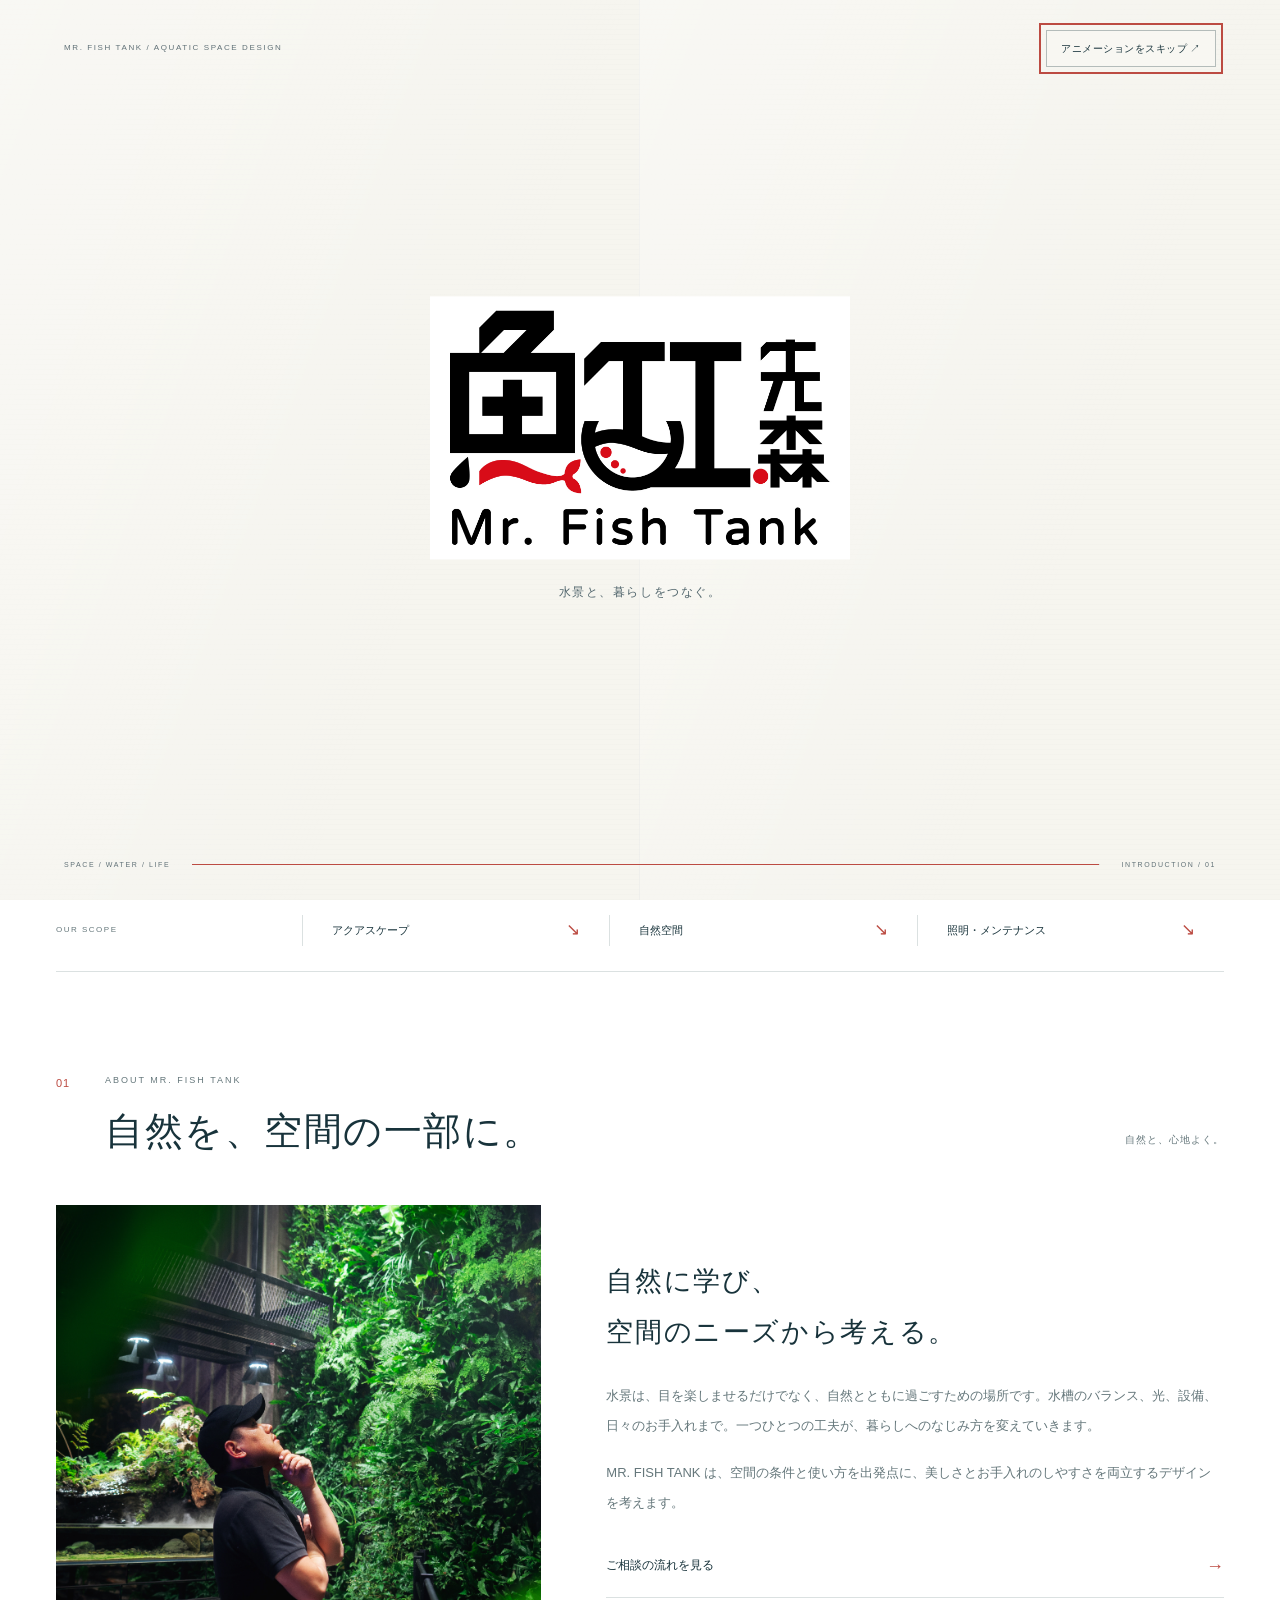
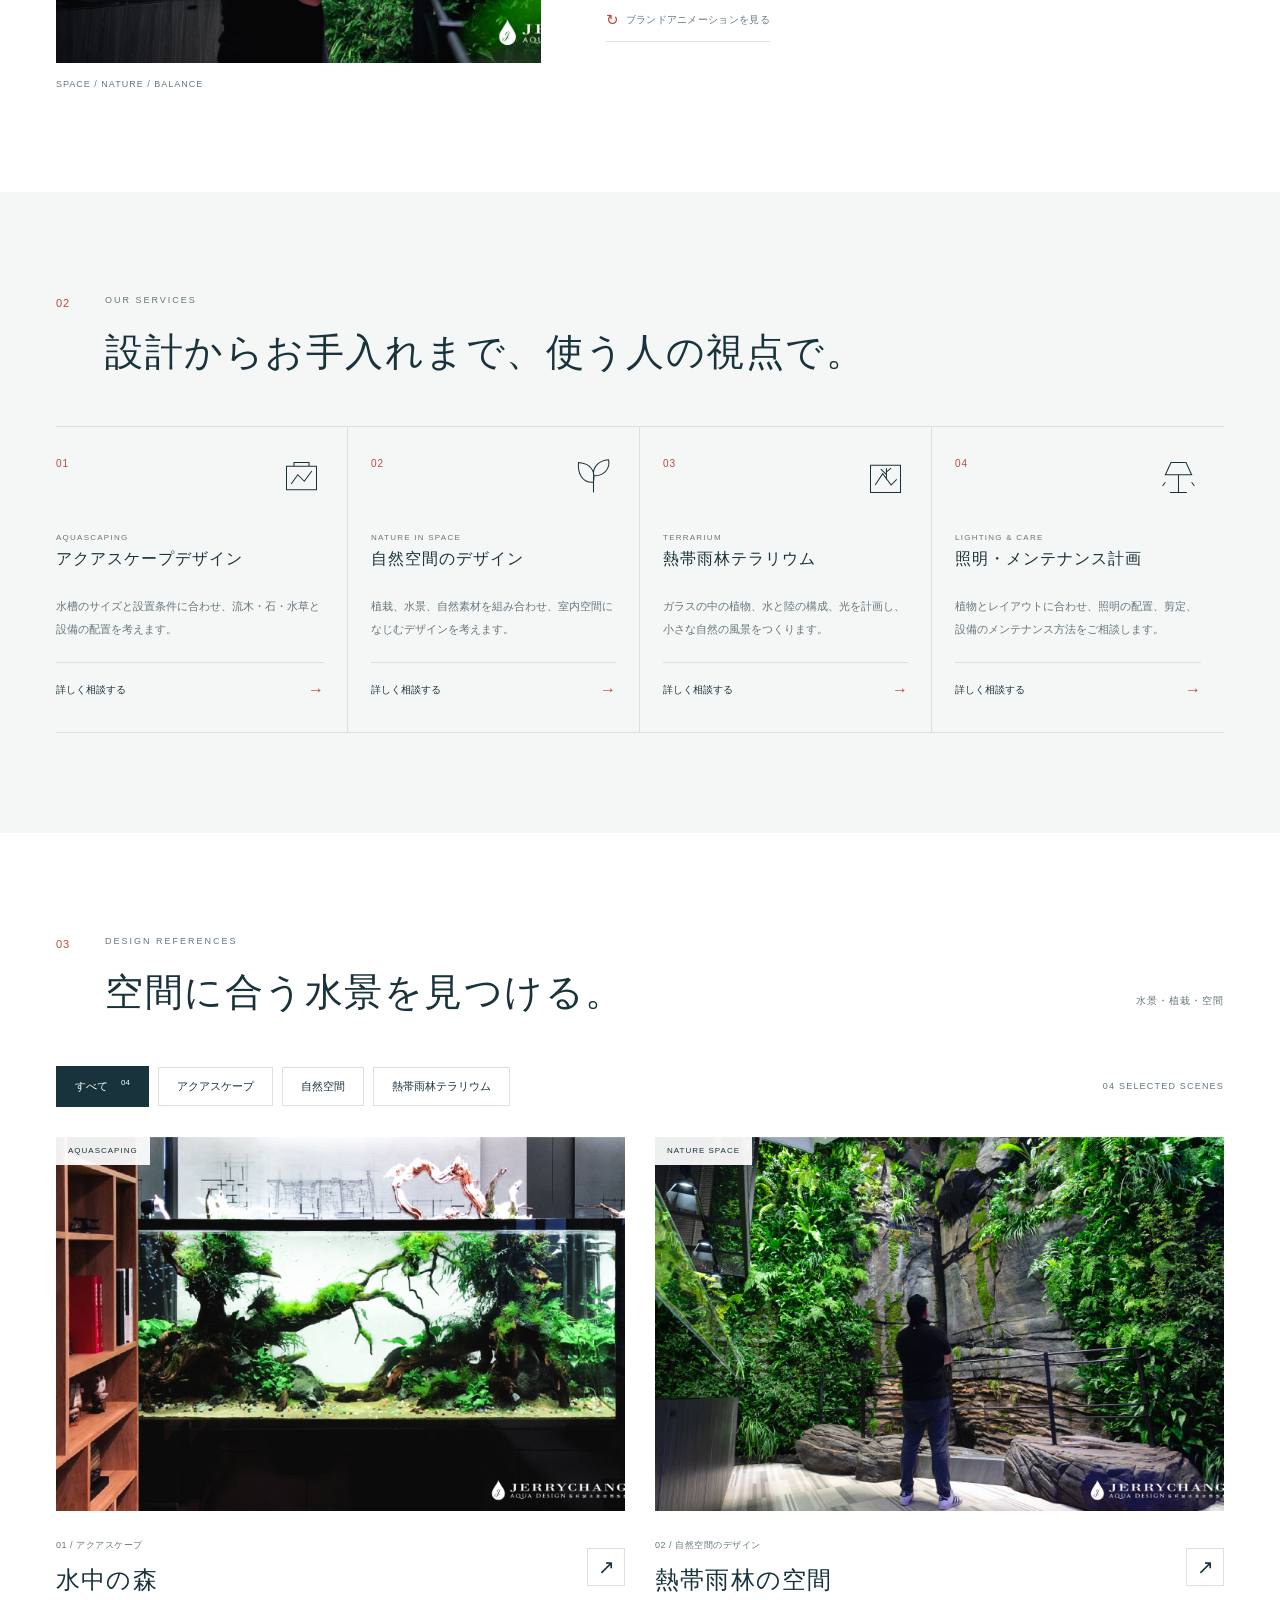
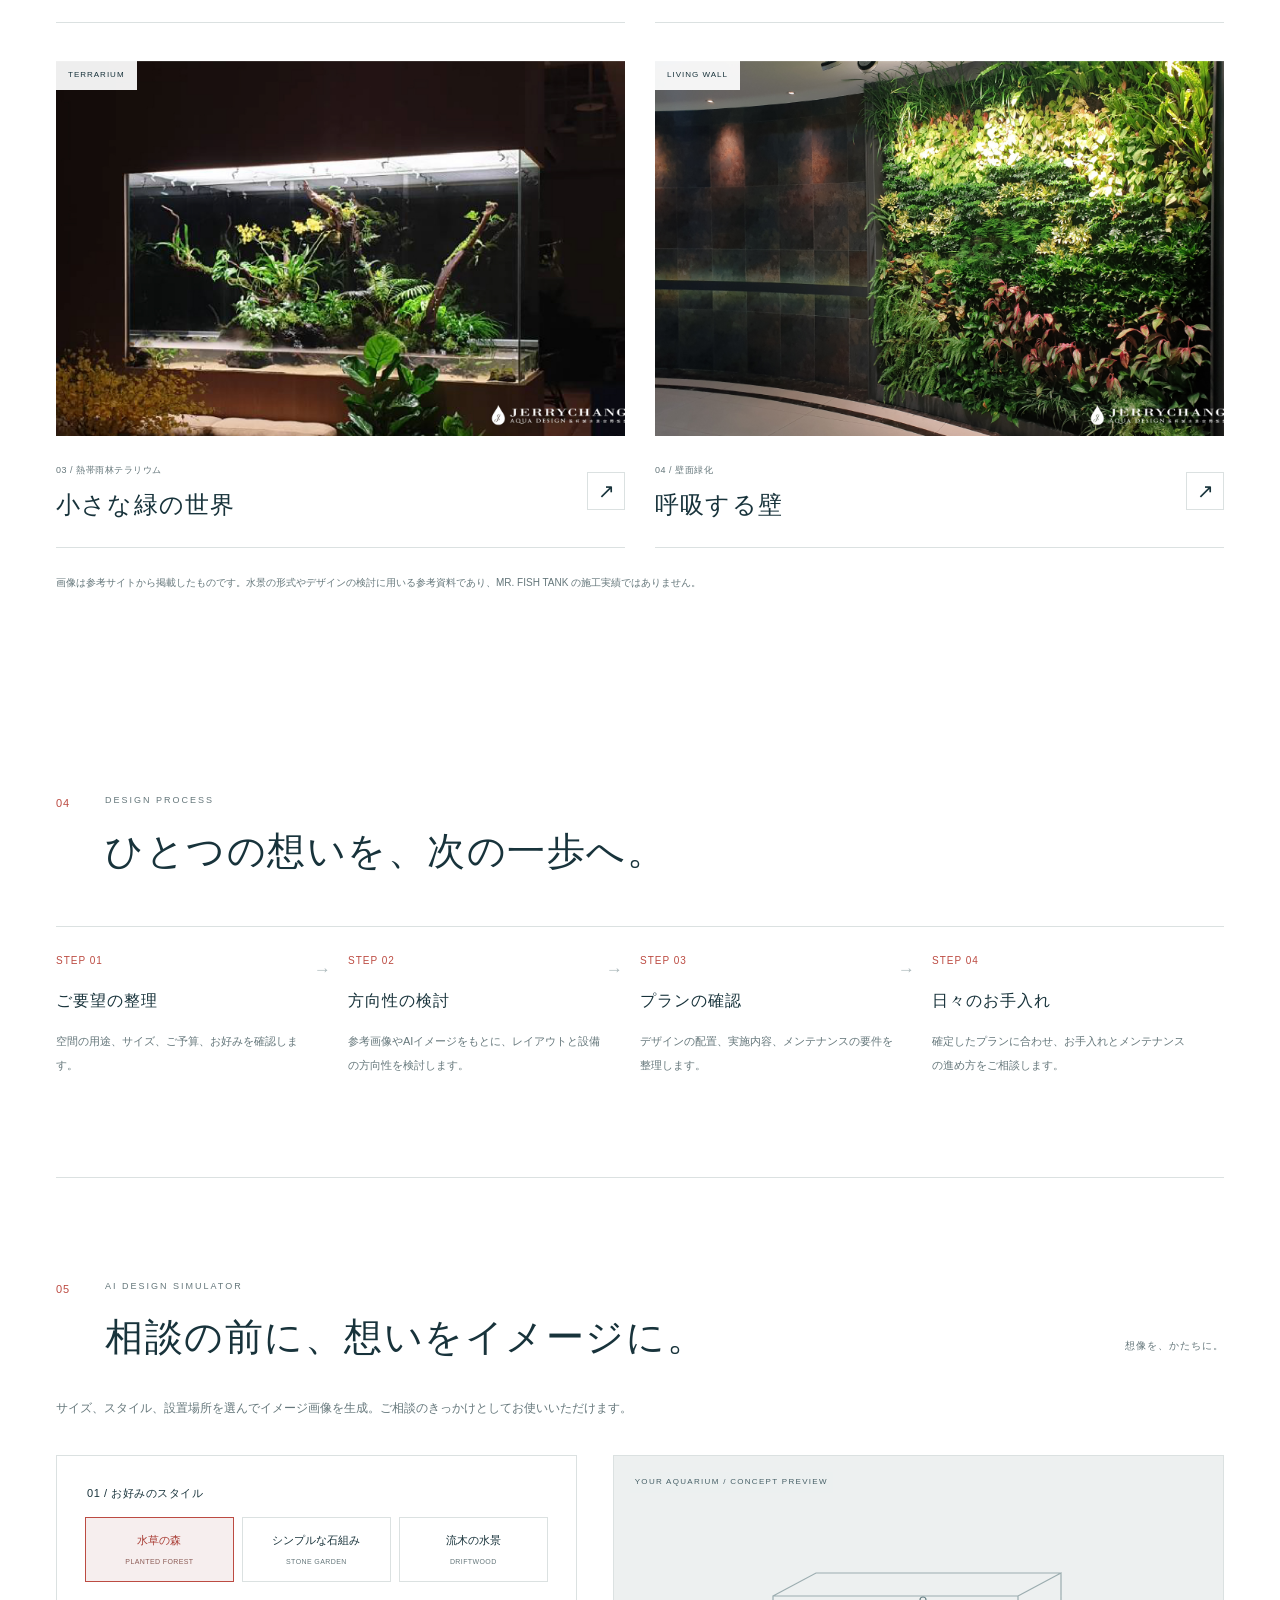
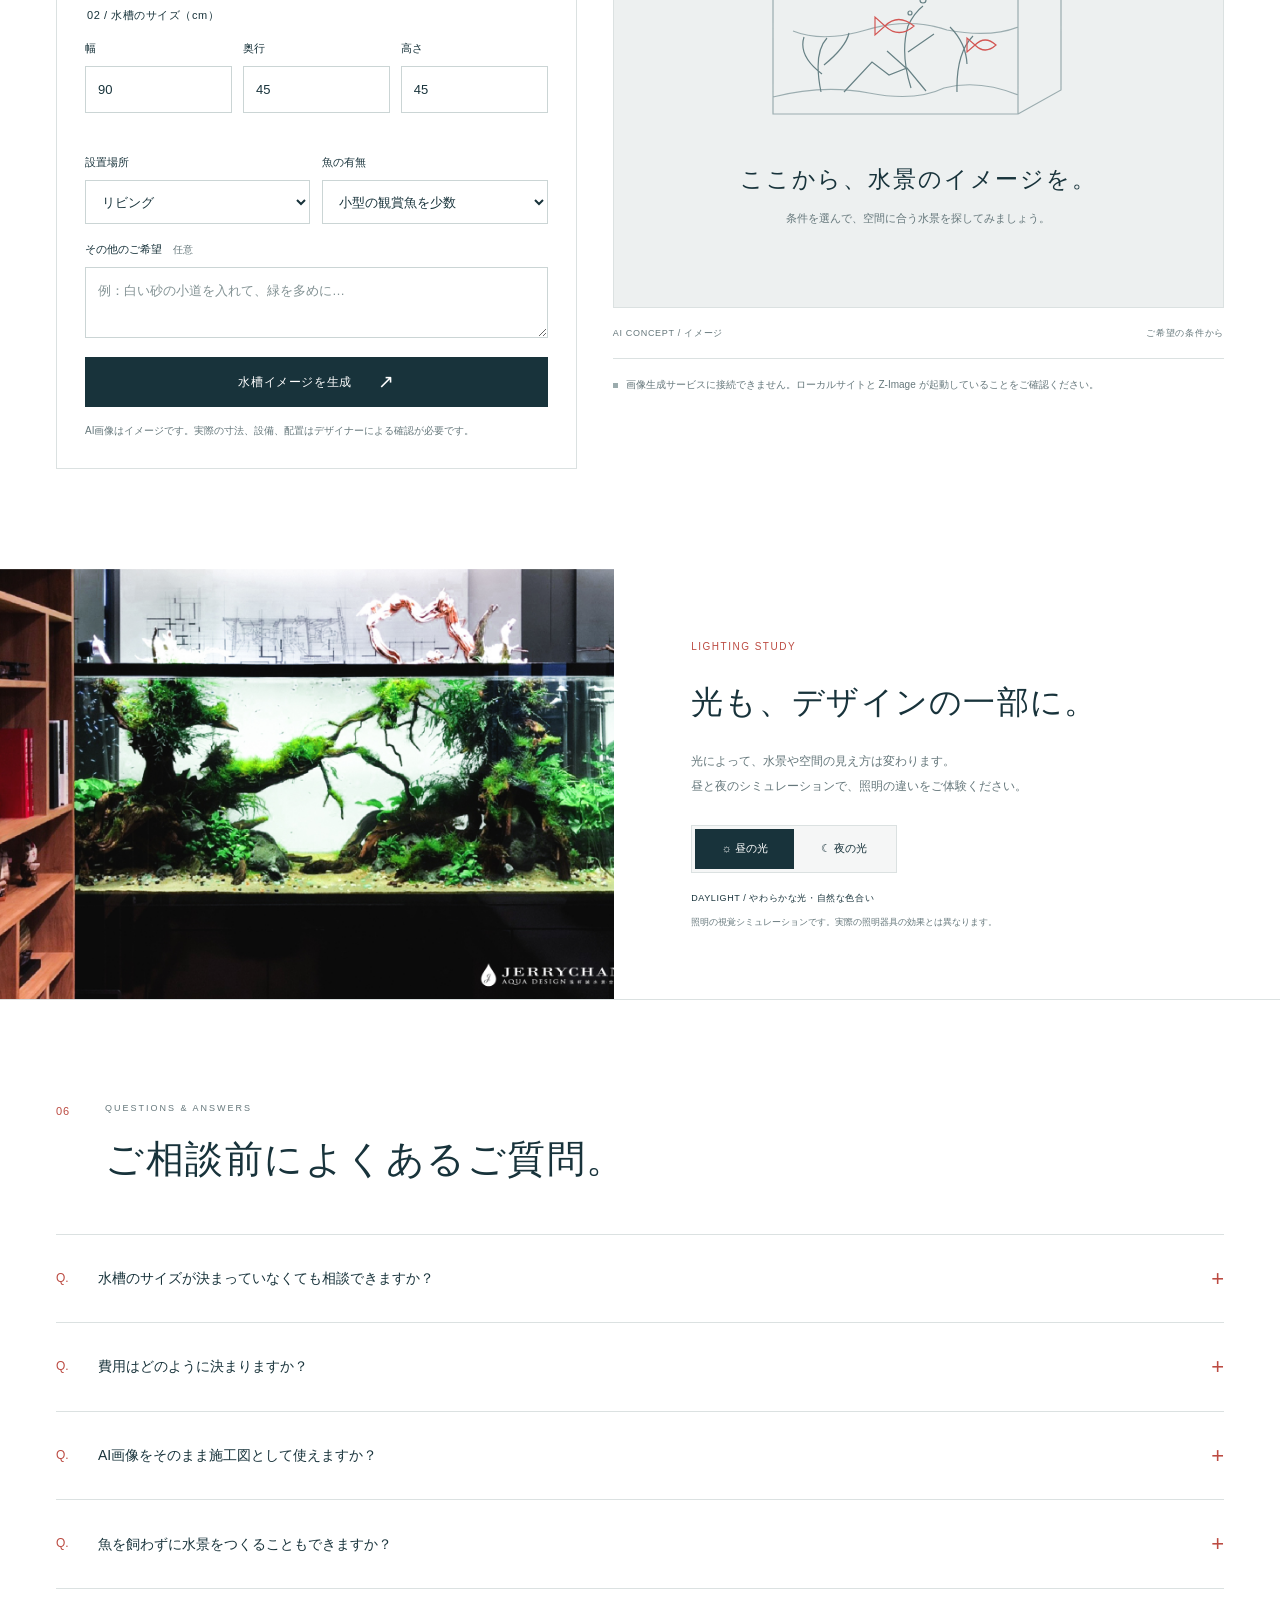
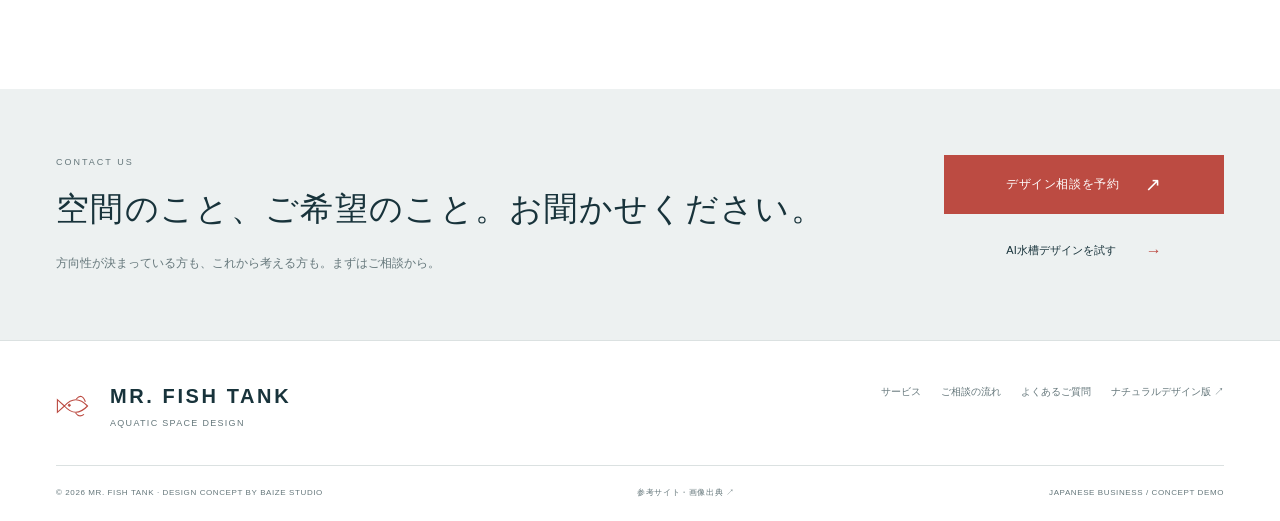
==== commit b8f1c219: "Add tank-type landing page and rename the three editions The root page now opens with a filling-tank" ====
--- a/aqua-design-jp/index.html
+++ b/aqua-design-jp/index.html
@@ -1,8 +1,8 @@
 <!doctype html><html lang="zh-Hant"><head>
-<meta charset="utf-8"><meta name="viewport" content="width=device-width,initial-scale=1"><meta name="theme-color" content="#ffffff"><meta name="description" content="魚缸先生，水族造景與自然空間設計。日本商務風格概念網站，提供服務介紹、設計參考與 AI 魚缸概念體驗。"><title>魚缸先生｜水景設計，讓空間更有生命。</title>
+<meta charset="utf-8"><meta name="viewport" content="width=device-width,initial-scale=1"><meta name="theme-color" content="#ffffff"><meta name="description" content="魚缸先生，水族造景與自然空間設計。日本商務風格概念網站，提供服務介紹、設計參考與 AI 魚缸概念體驗。"><title>魚缸先生｜純魚缸 — 水景設計，讓空間更有生命。</title>
 <link rel="icon" href="data:image/svg+xml,%3Csvg xmlns='http://www.w3.org/2000/svg' viewBox='0 0 40 40'%3E%3Crect width='40' height='40' fill='%23fff'/%3E%3Cpath d='M9 20q9-12 19 0q-10 12-19 0l-6-7v14z' fill='none' stroke='%23bc4b42' stroke-width='2'/%3E%3C/svg%3E"><link rel="stylesheet" href="style.css"><link rel="stylesheet" href="intro.css"><link rel="stylesheet" href="../version-switch.css"><script src="translations.js" defer></script><script src="i18n.js" defer></script><script src="app.js" defer></script><script src="intro.js" defer></script><script src="designer.js" defer></script></head>
 <body data-effects="quiet"><a class="skip" href="#main">跳至主要內容</a><div class="progress" aria-hidden="true"></div>
-<div class="site-note"><div class="wrap"><span>水景と、暮らしのこれから。</span><div class="site-tools"><div class="language-switch" role="group" aria-label="選擇語言"><button data-language="zh-Hant" aria-pressed="false">繁中</button><button data-language="ja" aria-pressed="true">日本語</button></div><nav class="version-switch" aria-label="網站版本"><a href="../aqua-design/">原始版</a><a href="../aqua-design-jp/" class="active" aria-current="page">日式版</a><a href="../aqua-design-ocean/">海洋版</a></nav></div></div></div>
+<div class="site-note"><div class="wrap"><span>水景と、暮らしのこれから。</span><div class="site-tools"><div class="language-switch" role="group" aria-label="選擇語言"><button data-language="zh-Hant" aria-pressed="false">繁中</button><button data-language="ja" aria-pressed="true">日本語</button></div><nav class="version-switch" aria-label="網站版本"><a href="../aqua-design/">水草缸</a><a href="../aqua-design-jp/" class="active" aria-current="page">純魚缸</a><a href="../aqua-design-ocean/">海水缸</a></nav></div></div></div>
 <header class="header"><div class="header-inner wrap"><a class="brand" href="#home" aria-label="魚缸先生 首頁"><svg class="brand-mark" viewBox="0 0 60 50" fill="none" aria-hidden="true"><path d="M12 25q16-18 33 0q-17 18-33 0l-10-9v18zM29 15q8-9 13 4M28 35q5 7 12 2" stroke="currentColor" stroke-width="1.6"/><circle cx="19" cy="24" r="1.5" fill="currentColor"/></svg><span class="brand-type">魚缸先生<small>AQUATIC SPACE DESIGN</small></span></a><nav class="nav" aria-label="主要導覽" id="navigation"><a href="#about">關於我們</a><a href="#services">服務內容</a><a href="#work">設計參考</a><a href="#ai-design">AI 魚缸設計</a></nav><button class="nav-book" data-book>設計諮詢 <span>↗</span></button><button class="menu-toggle" aria-label="開啟選單" aria-expanded="false" aria-controls="navigation"><span></span><span></span></button></div></header>
 <main id="main"><section class="hero" id="home" aria-label="水景與自然空間設計"><div class="hero-inner wrap"><div class="hero-copy"><div class="eyebrow">AQUARIUM & SPATIAL DESIGN</div><h1>水景設計，<br>讓空間更有<span>生命。</span></h1><p class="hero-desc">從一座魚缸，到日常裡的自然風景。<br>依照場域條件與使用需求，<br>規劃適合生活的水景。</p><div class="hero-actions"><button class="pill primary" data-book>預約設計諮詢 <span>↗</span></button><a class="outline-link" href="#work">瀏覽設計參考 <span>→</span></a></div><p class="hero-note">DESIGN WITH NATURE. LIVE WITH LIFE.</p></div>
 <div class="hero-visual"><div class="hero-art"><img id="hero-image" src="../aqua-design/assets/aquascape.jpg" alt="以沉木與水草構築的自然水景" fetchpriority="high"><div class="ripple-field" aria-hidden="true"></div><span class="image-label">NATURE IN YOUR SPACE</span></div><div class="hero-caption"><span class="scene-name">01 / 水下之森</span><div class="scene-selector" role="group" aria-label="水景影像切換"><button class="scene-dot active" data-scene="0" aria-label="顯示水下之森" aria-pressed="true">01</button><button class="scene-dot" data-scene="1" aria-label="顯示雨林之間" aria-pressed="false">02</button><button class="scene-dot" data-scene="2" aria-label="顯示微型綠境" aria-pressed="false">03</button><button class="scene-next" aria-label="下一個水景">→</button></div><span class="hero-index" hidden>01 — 03</span></div></div></div></section>
@@ -75,7 +75,7 @@
   </div>
   <div class="jp-final-logo" data-intro-logo>
     <svg class="jp-final-mark" viewBox="240 450 1120 700" role="img" aria-label="魚缸先森原始 Logo，含黑色中文、紅色魚與 Mr. Fish Tank 英文字樣">
-      <image href="../aqua-design/assets/mr-fish-tank-logo-ink.png" x="240" y="450" width="1120" height="700"/>
+      <image href="../aqua-design/assets/mr-fish-tank-logo.jpg" width="1600" height="1600"/>
     </svg>
     <p class="jp-final-caption">水景，與生活相遇。</p>
   </div>
--- a/aqua-design-jp/intro.css
+++ b/aqua-design-jp/intro.css
@@ -48,8 +48,8 @@
 #brand-intro .jp-intro-tagline { color: #53676e; font: 400 12px/1.9 var(--serif); letter-spacing: .13em; margin-top: 13px; opacity: 1; }
 #brand-intro .jp-intro-signature { display: block; color: #758188; font-size: 7px; line-height: 1.7; letter-spacing: 2px; margin-top: 20px; opacity: 1; }
 #brand-intro .jp-final-logo { position: absolute; left: 50%; top: 50%; transform: translate(-50%, -50%); z-index: 3; width: min(420px, 78vw, 62svh); display: flex; flex-direction: column; align-items: center; text-align: center; visibility: hidden; opacity: 0; }
-/* Cut-out logo printed straight onto the paper; multiply keeps it inked into the sheet's texture. */
-#brand-intro .jp-final-mark { display: block; width: 100%; height: auto; mix-blend-mode: multiply; }
+/* Display the supplied image in its original red, black and white colors. */
+#brand-intro .jp-final-mark { display: block; width: 100%; height: auto; background: #fff; }
 #brand-intro .jp-final-caption { color: #53676e; font: 400 12px/1.9 var(--serif); letter-spacing: .13em; margin-top: 22px; }
 #brand-intro:not(.playing) .jp-final-logo { visibility: visible; opacity: 1; }
 #brand-intro .jp-intro-foot { position: absolute; bottom: 30px; left: 5%; right: 5%; z-index: 3; display: flex; align-items: center; gap: 22px; color: #617177; font-size: 7px; line-height: 1.6; letter-spacing: 1.6px; }
@@ -70,7 +70,7 @@
 #brand-intro.playing .jp-intro-name { animation: jp-text-appear .8s 2.05s ease-out both; }
 #brand-intro.playing .jp-intro-tagline { animation: jp-text-appear .8s 2.4s ease-out both; }
 #brand-intro.playing .jp-intro-signature { animation: jp-text-appear .7s 2.6s ease-out both; }
-#brand-intro.playing .jp-final-logo { animation: jp-original-logo-appear .9s 3.8s ease-out both; }
+#brand-intro.playing .jp-final-logo { animation: jp-original-logo-appear .7s 3.8s ease-out both; }
 #brand-intro.playing .jp-intro-timeline::after { animation: jp-intro-progress 6s linear both; }
 
 /* The transparent dialog lets the homepage appear between the opening sheets. */
@@ -87,7 +87,7 @@
 @keyframes jp-seal-appear { from { opacity: 0; transform: scale(.93); } to { opacity: 1; transform: none; } }
 @keyframes jp-text-appear { from { opacity: 0; transform: translateY(8px); } to { opacity: 1; transform: none; } }
 @keyframes jp-opening-clear { from { opacity: 1; visibility: visible; } to { opacity: 0; visibility: hidden; } }
-@keyframes jp-original-logo-appear { from { opacity: 0; visibility: hidden; filter: blur(4px); } to { opacity: 1; visibility: visible; filter: none; } }
+@keyframes jp-original-logo-appear { from { opacity: 0; visibility: hidden; } to { opacity: 1; visibility: visible; } }
 @keyframes jp-intro-progress { from { transform: scaleX(0); } to { transform: scaleX(1); } }
 @keyframes jp-paper-left-exit { to { transform: translateX(-102%); } }
 @keyframes jp-paper-right-exit { to { transform: translateX(102%); } }
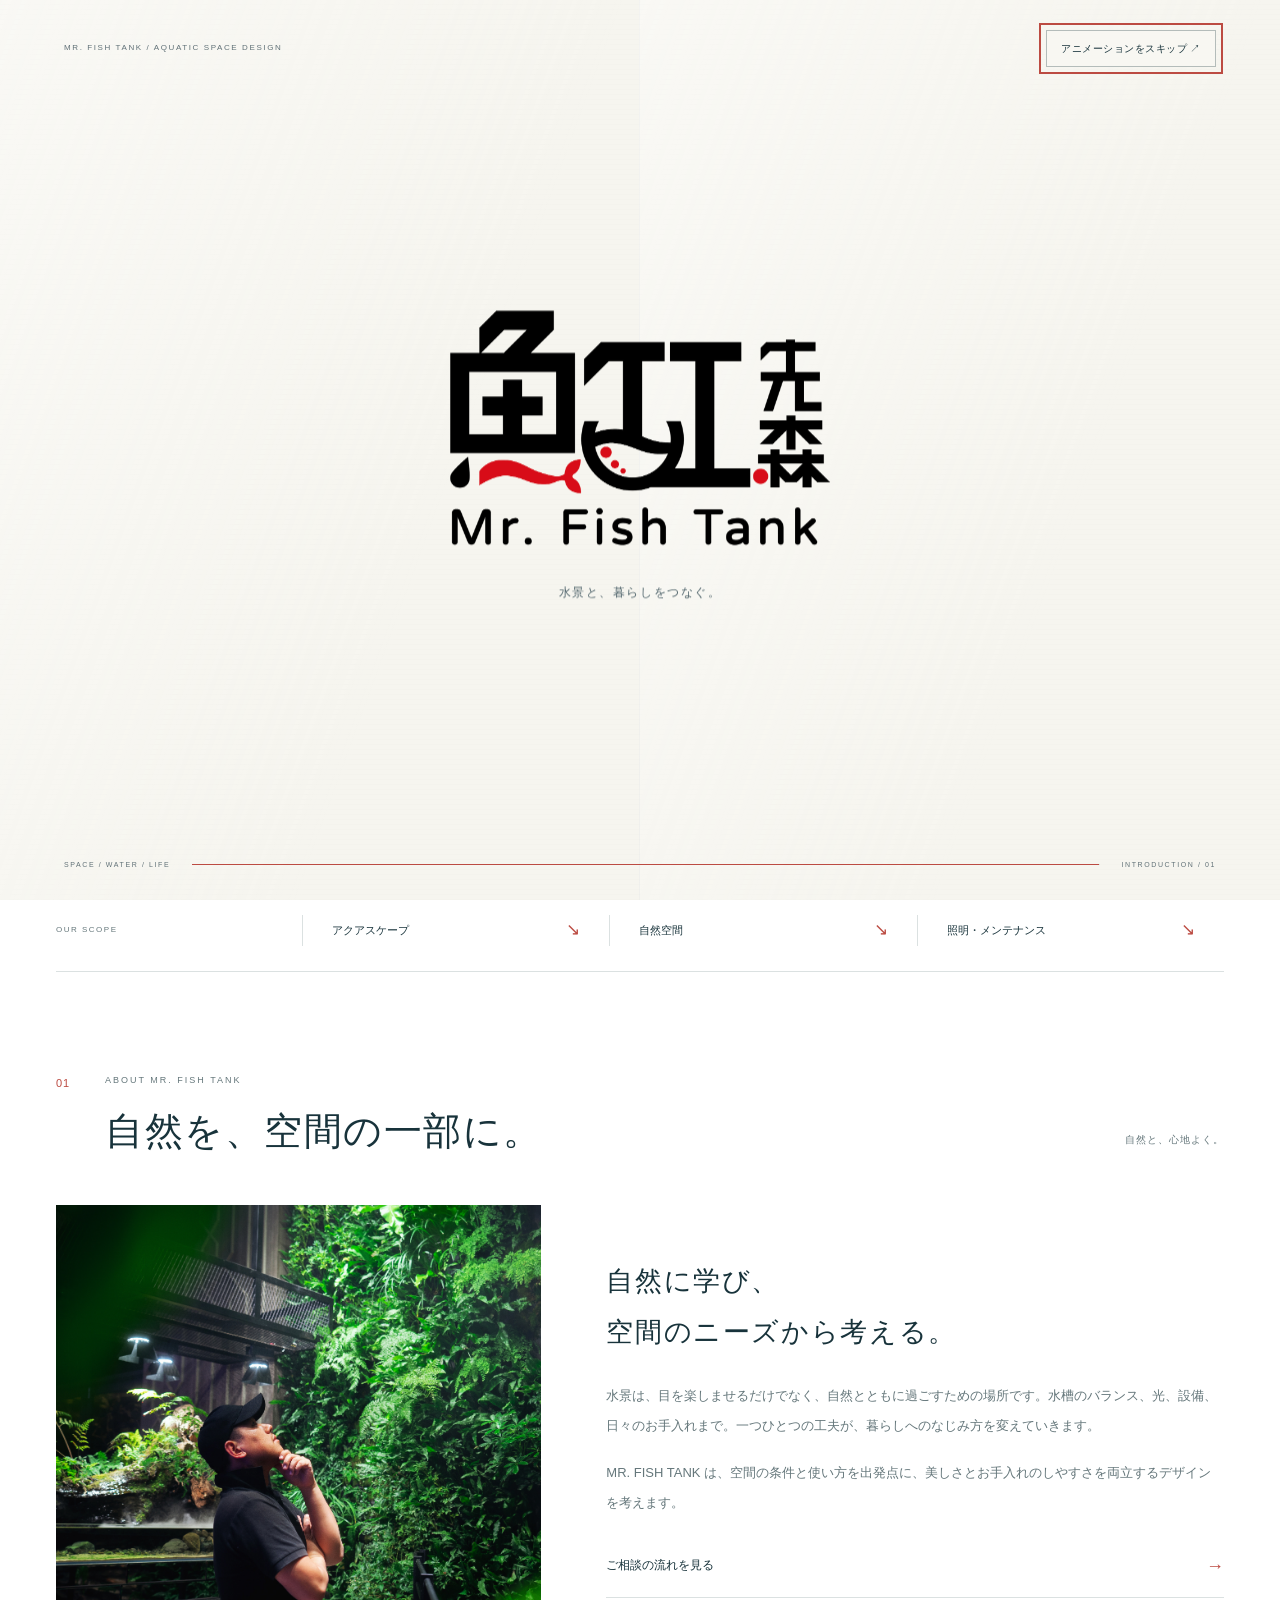
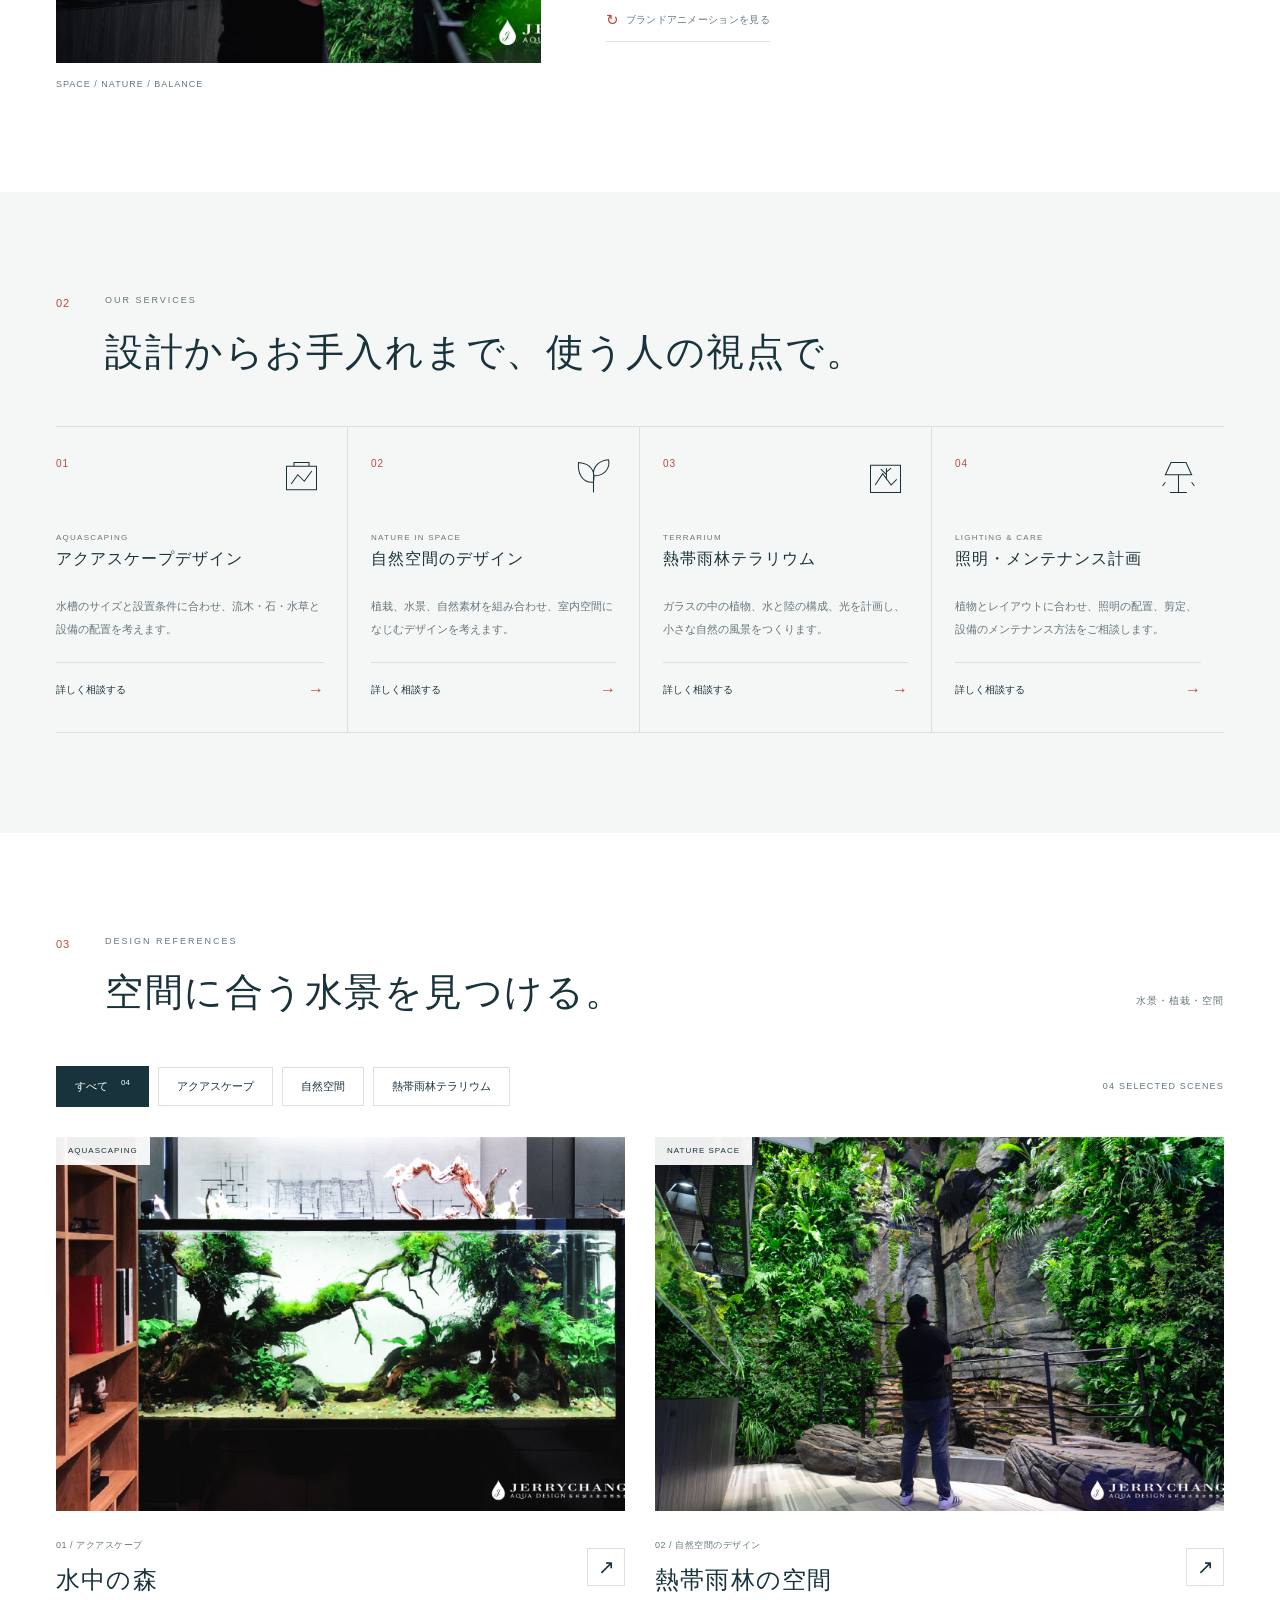
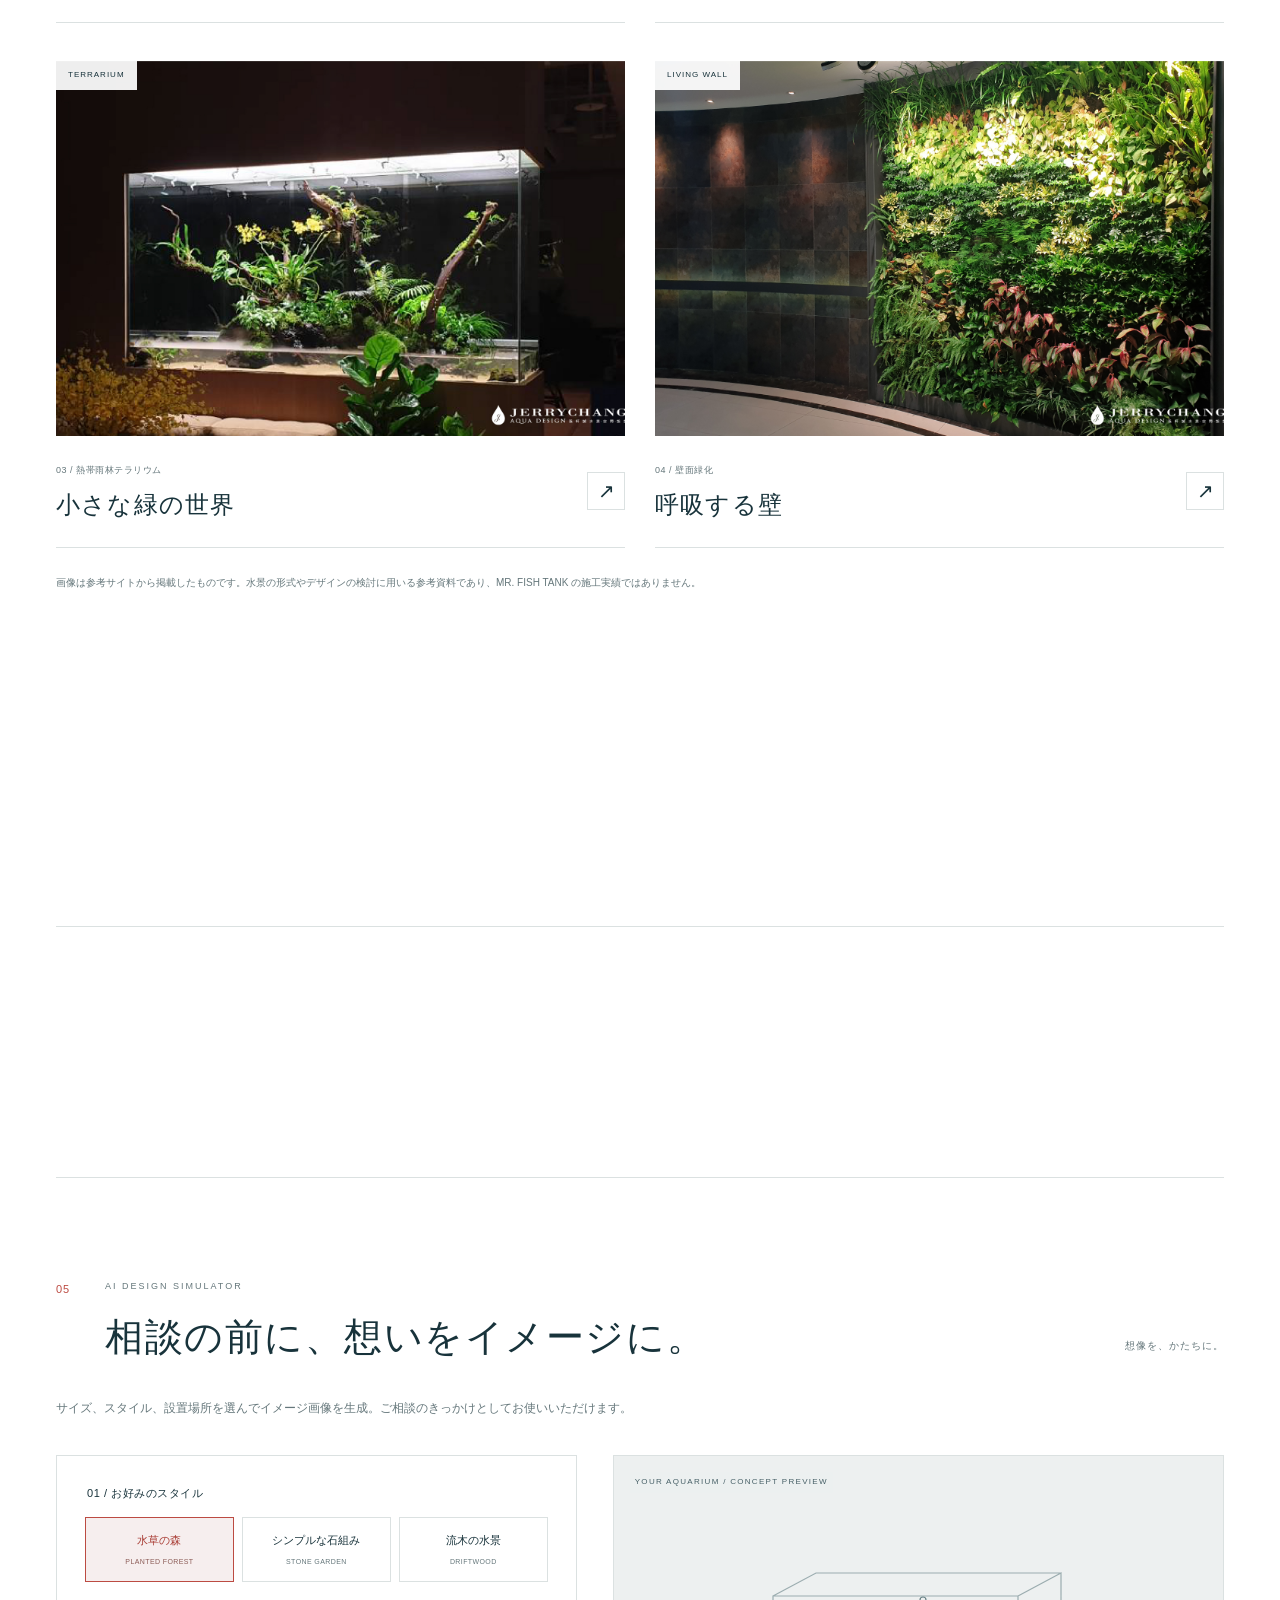
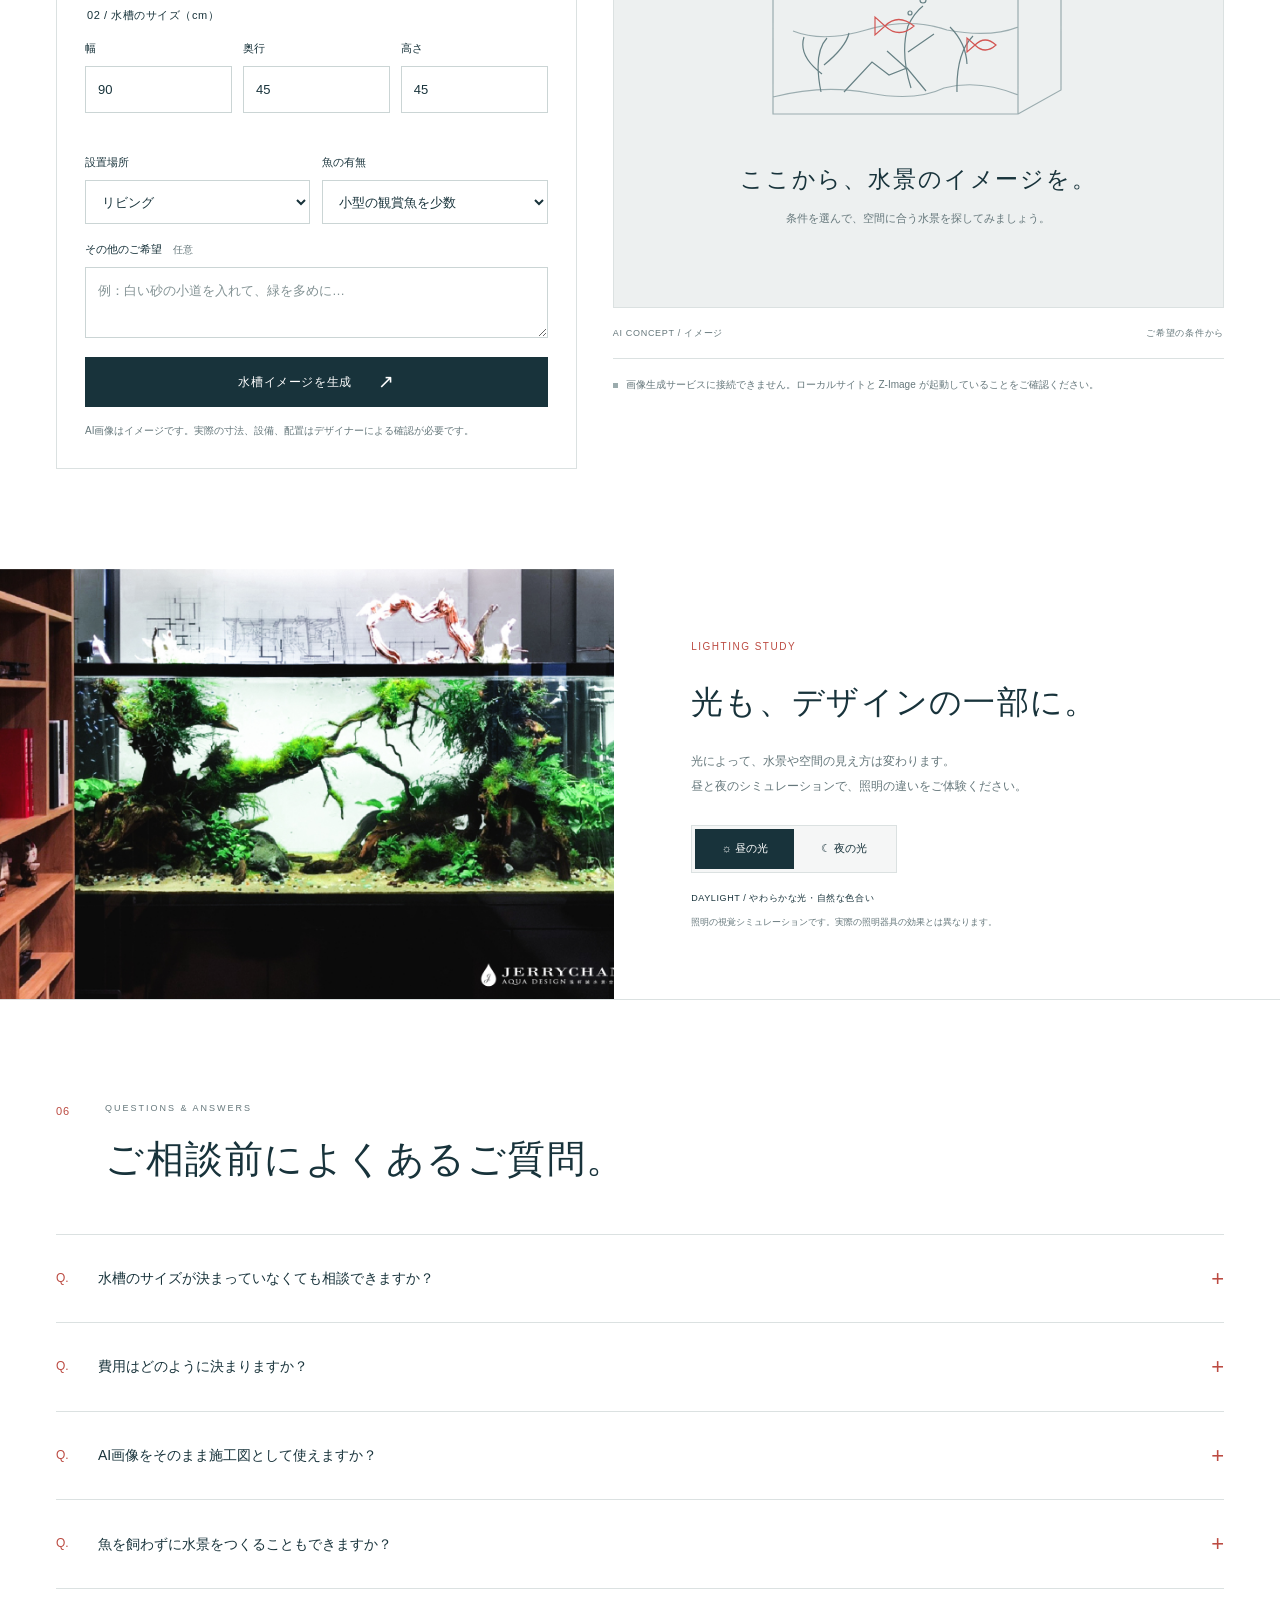
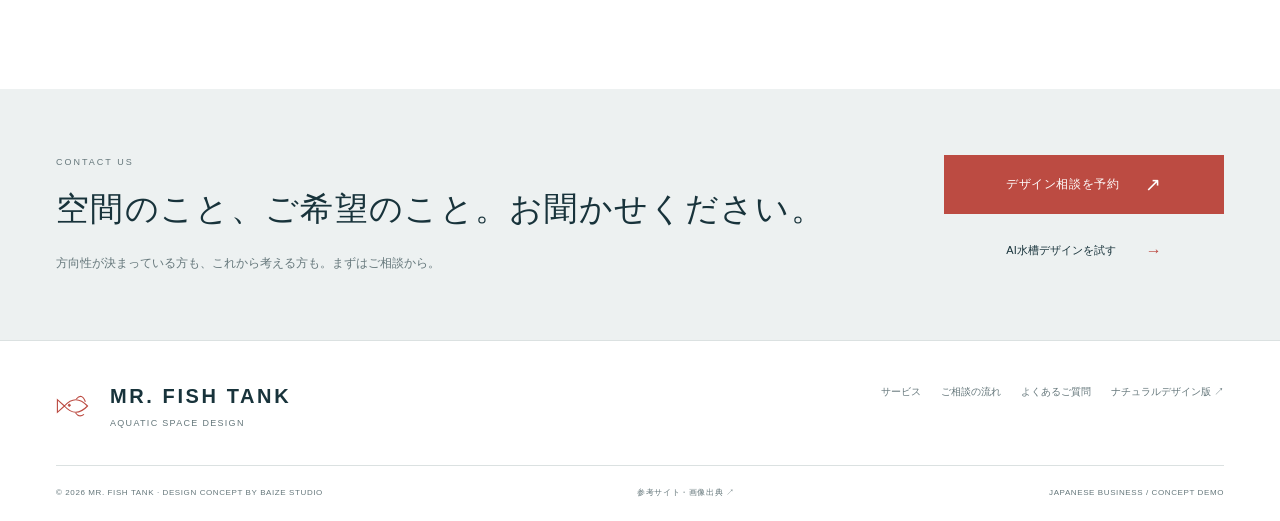
==== commit 24f8f573: "Restore cut-out logos at the end of the fish-only and marine intros The fish-only intro prints the t" ====
--- a/aqua-design-jp/index.html
+++ b/aqua-design-jp/index.html
@@ -75,7 +75,7 @@
   </div>
   <div class="jp-final-logo" data-intro-logo>
     <svg class="jp-final-mark" viewBox="240 450 1120 700" role="img" aria-label="魚缸先森原始 Logo，含黑色中文、紅色魚與 Mr. Fish Tank 英文字樣">
-      <image href="../aqua-design/assets/mr-fish-tank-logo.jpg" width="1600" height="1600"/>
+      <image href="../aqua-design/assets/mr-fish-tank-logo-ink.png" x="240" y="450" width="1120" height="700"/>
     </svg>
     <p class="jp-final-caption">水景，與生活相遇。</p>
   </div>
--- a/aqua-design-jp/intro.css
+++ b/aqua-design-jp/intro.css
@@ -48,8 +48,8 @@
 #brand-intro .jp-intro-tagline { color: #53676e; font: 400 12px/1.9 var(--serif); letter-spacing: .13em; margin-top: 13px; opacity: 1; }
 #brand-intro .jp-intro-signature { display: block; color: #758188; font-size: 7px; line-height: 1.7; letter-spacing: 2px; margin-top: 20px; opacity: 1; }
 #brand-intro .jp-final-logo { position: absolute; left: 50%; top: 50%; transform: translate(-50%, -50%); z-index: 3; width: min(420px, 78vw, 62svh); display: flex; flex-direction: column; align-items: center; text-align: center; visibility: hidden; opacity: 0; }
-/* Display the supplied image in its original red, black and white colors. */
-#brand-intro .jp-final-mark { display: block; width: 100%; height: auto; background: #fff; }
+/* Cut-out logo printed straight onto the paper; multiply keeps it inked into the sheet's texture. */
+#brand-intro .jp-final-mark { display: block; width: 100%; height: auto; mix-blend-mode: multiply; }
 #brand-intro .jp-final-caption { color: #53676e; font: 400 12px/1.9 var(--serif); letter-spacing: .13em; margin-top: 22px; }
 #brand-intro:not(.playing) .jp-final-logo { visibility: visible; opacity: 1; }
 #brand-intro .jp-intro-foot { position: absolute; bottom: 30px; left: 5%; right: 5%; z-index: 3; display: flex; align-items: center; gap: 22px; color: #617177; font-size: 7px; line-height: 1.6; letter-spacing: 1.6px; }
@@ -70,7 +70,7 @@
 #brand-intro.playing .jp-intro-name { animation: jp-text-appear .8s 2.05s ease-out both; }
 #brand-intro.playing .jp-intro-tagline { animation: jp-text-appear .8s 2.4s ease-out both; }
 #brand-intro.playing .jp-intro-signature { animation: jp-text-appear .7s 2.6s ease-out both; }
-#brand-intro.playing .jp-final-logo { animation: jp-original-logo-appear .7s 3.8s ease-out both; }
+#brand-intro.playing .jp-final-logo { animation: jp-original-logo-appear .9s 3.8s ease-out both; }
 #brand-intro.playing .jp-intro-timeline::after { animation: jp-intro-progress 6s linear both; }
 
 /* The transparent dialog lets the homepage appear between the opening sheets. */
@@ -87,7 +87,7 @@
 @keyframes jp-seal-appear { from { opacity: 0; transform: scale(.93); } to { opacity: 1; transform: none; } }
 @keyframes jp-text-appear { from { opacity: 0; transform: translateY(8px); } to { opacity: 1; transform: none; } }
 @keyframes jp-opening-clear { from { opacity: 1; visibility: visible; } to { opacity: 0; visibility: hidden; } }
-@keyframes jp-original-logo-appear { from { opacity: 0; visibility: hidden; } to { opacity: 1; visibility: visible; } }
+@keyframes jp-original-logo-appear { from { opacity: 0; visibility: hidden; filter: blur(4px); } to { opacity: 1; visibility: visible; filter: none; } }
 @keyframes jp-intro-progress { from { transform: scaleX(0); } to { transform: scaleX(1); } }
 @keyframes jp-paper-left-exit { to { transform: translateX(-102%); } }
 @keyframes jp-paper-right-exit { to { transform: translateX(102%); } }
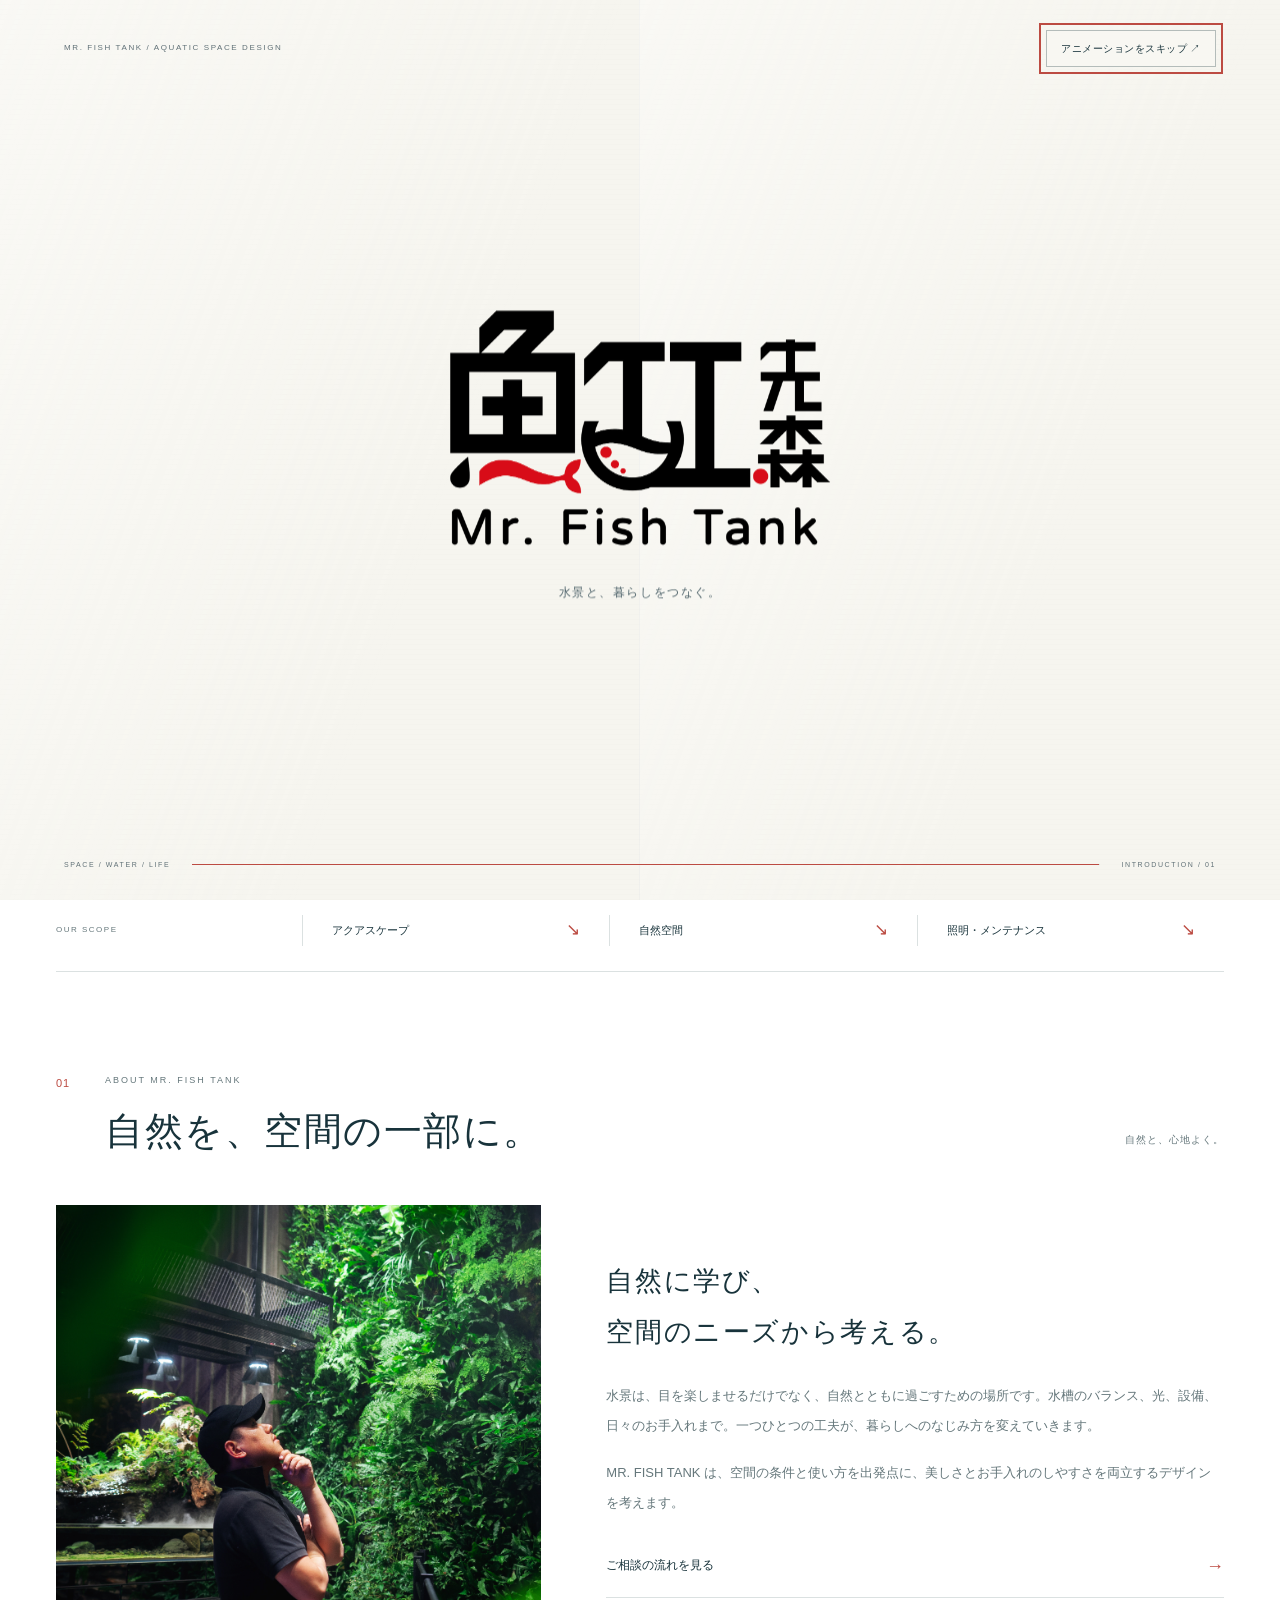
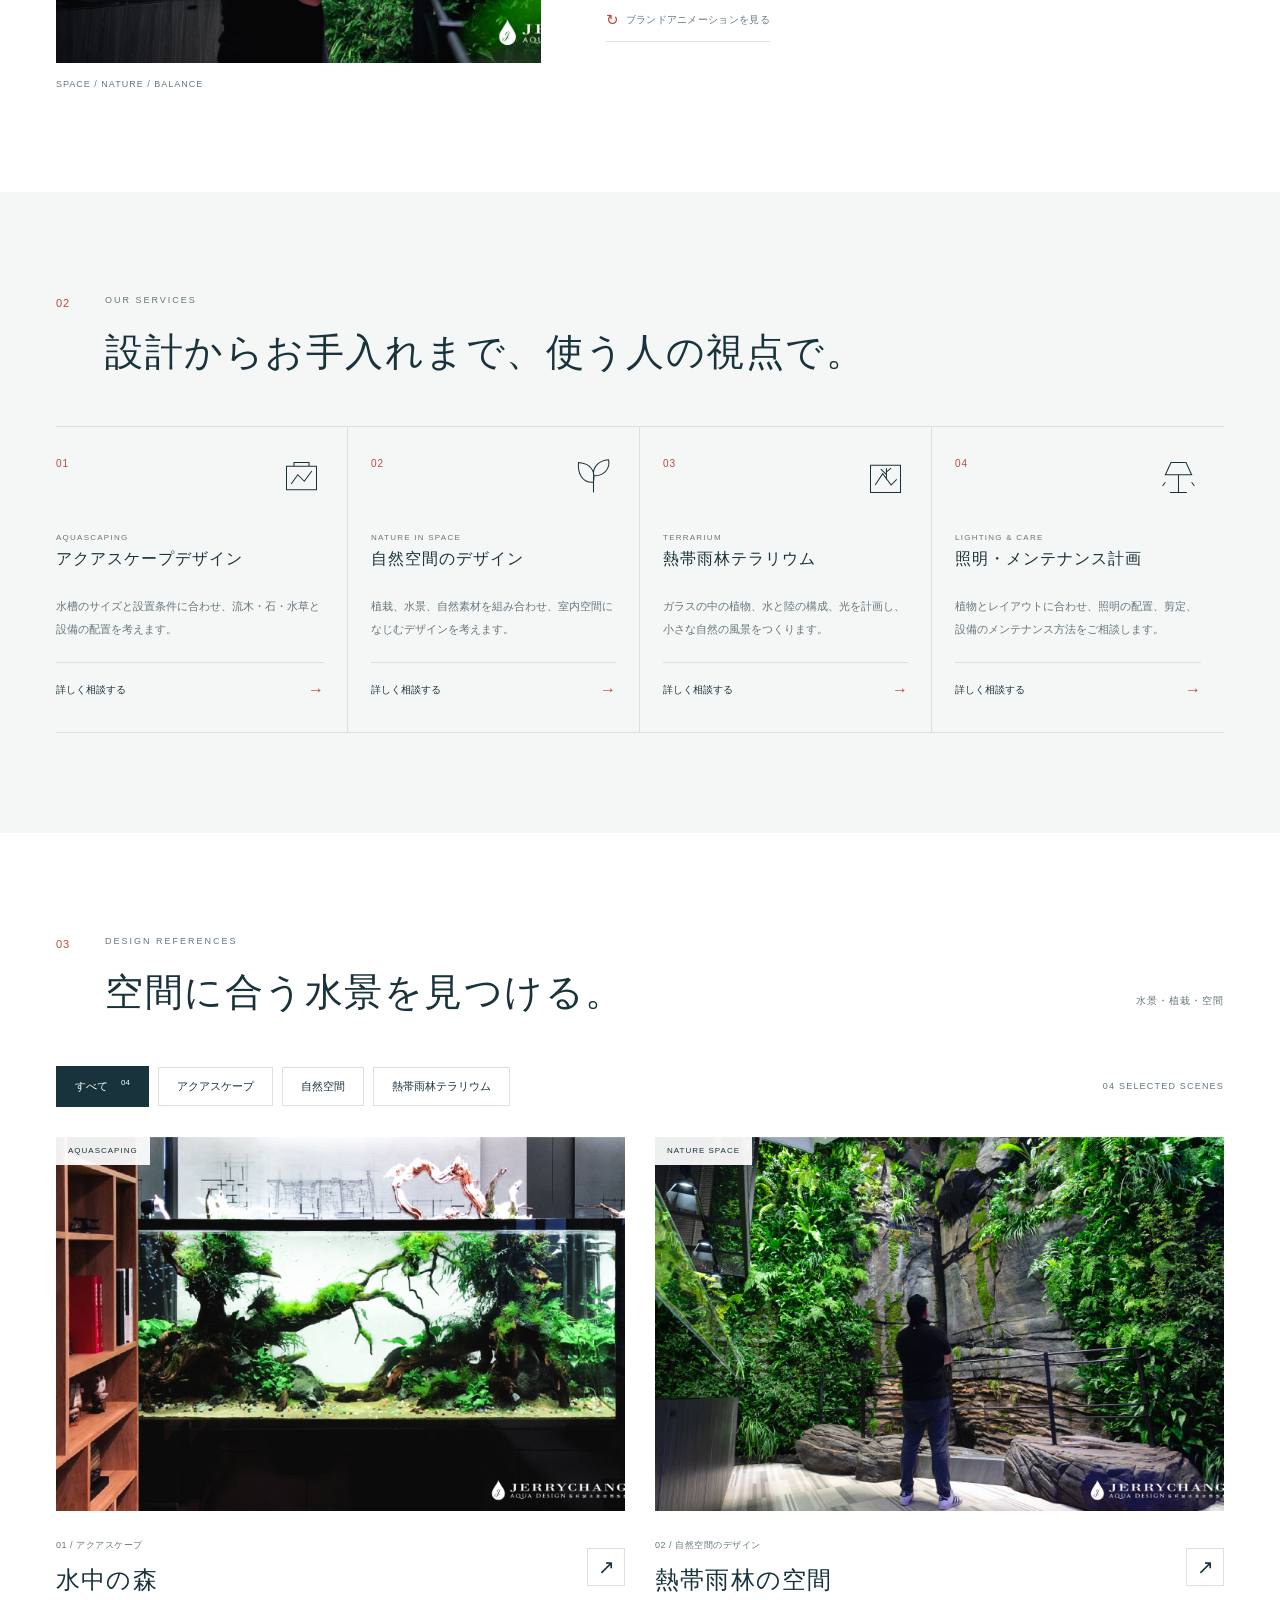
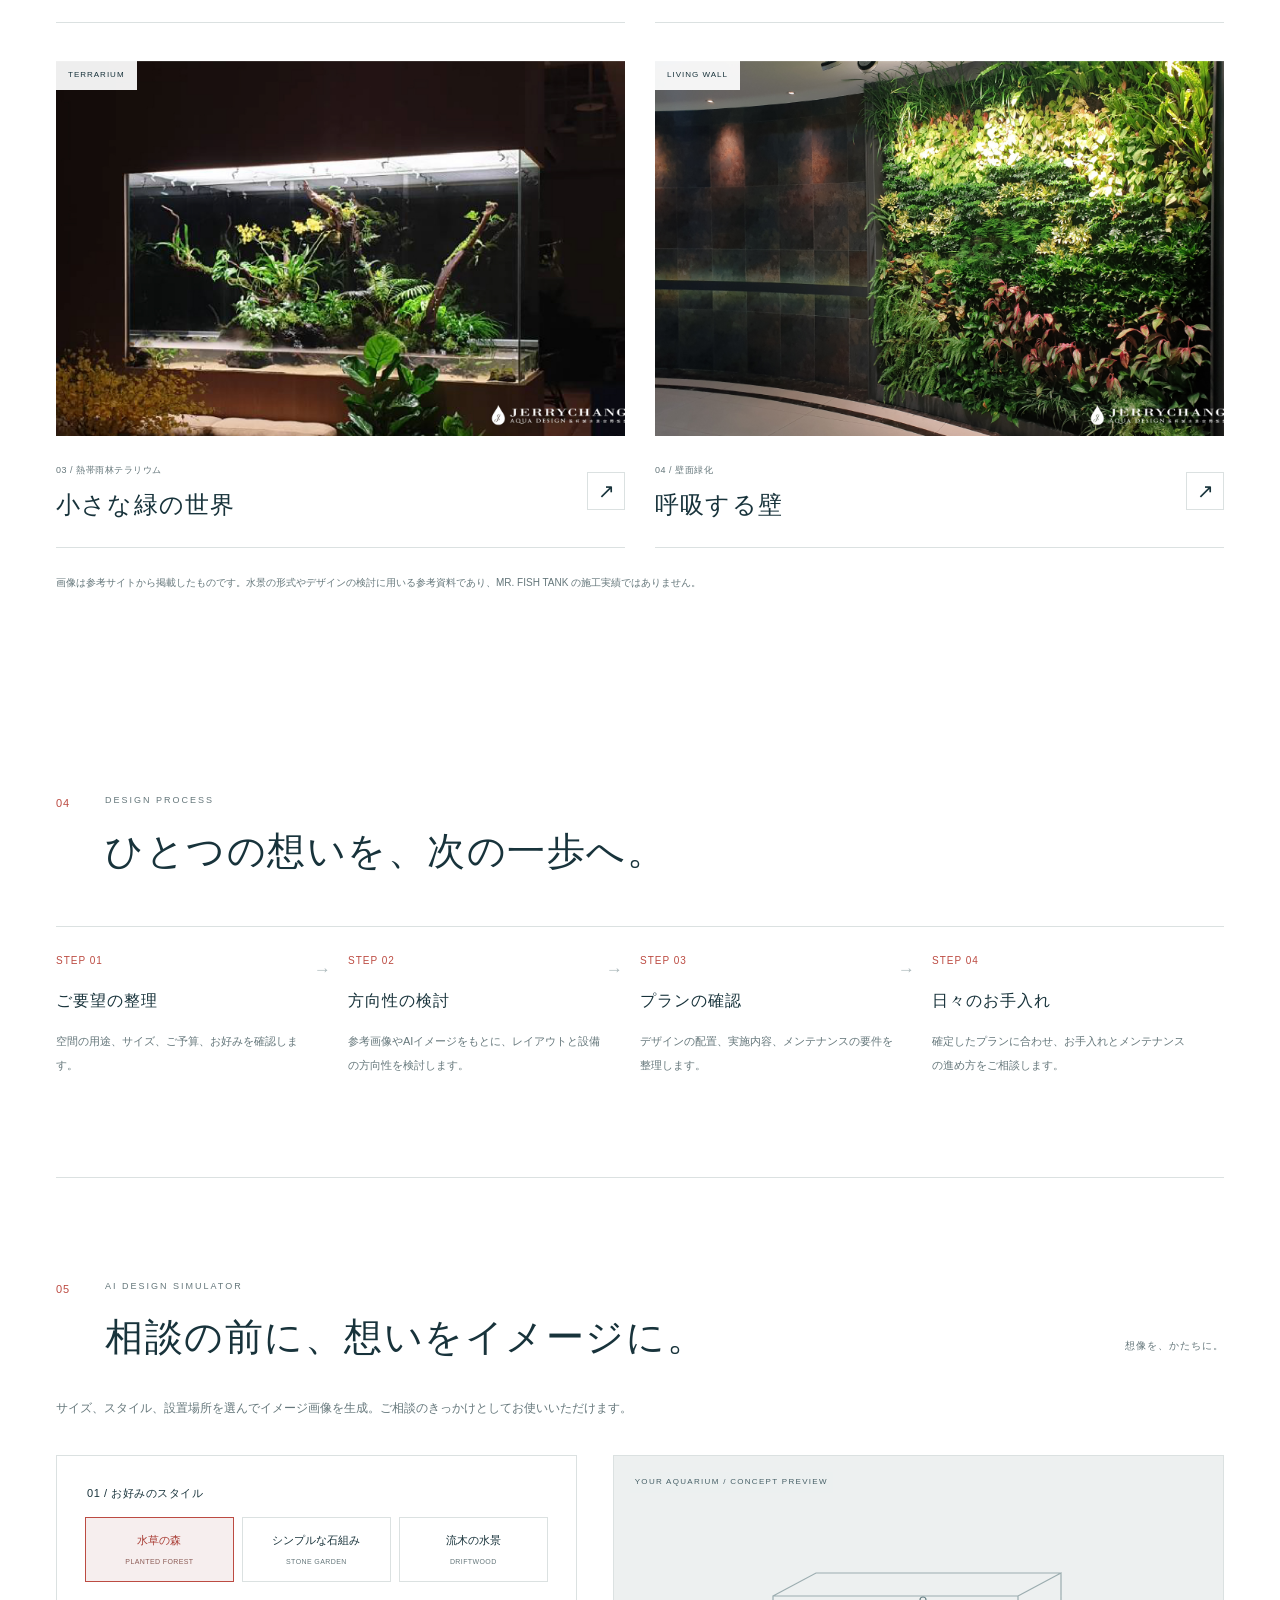
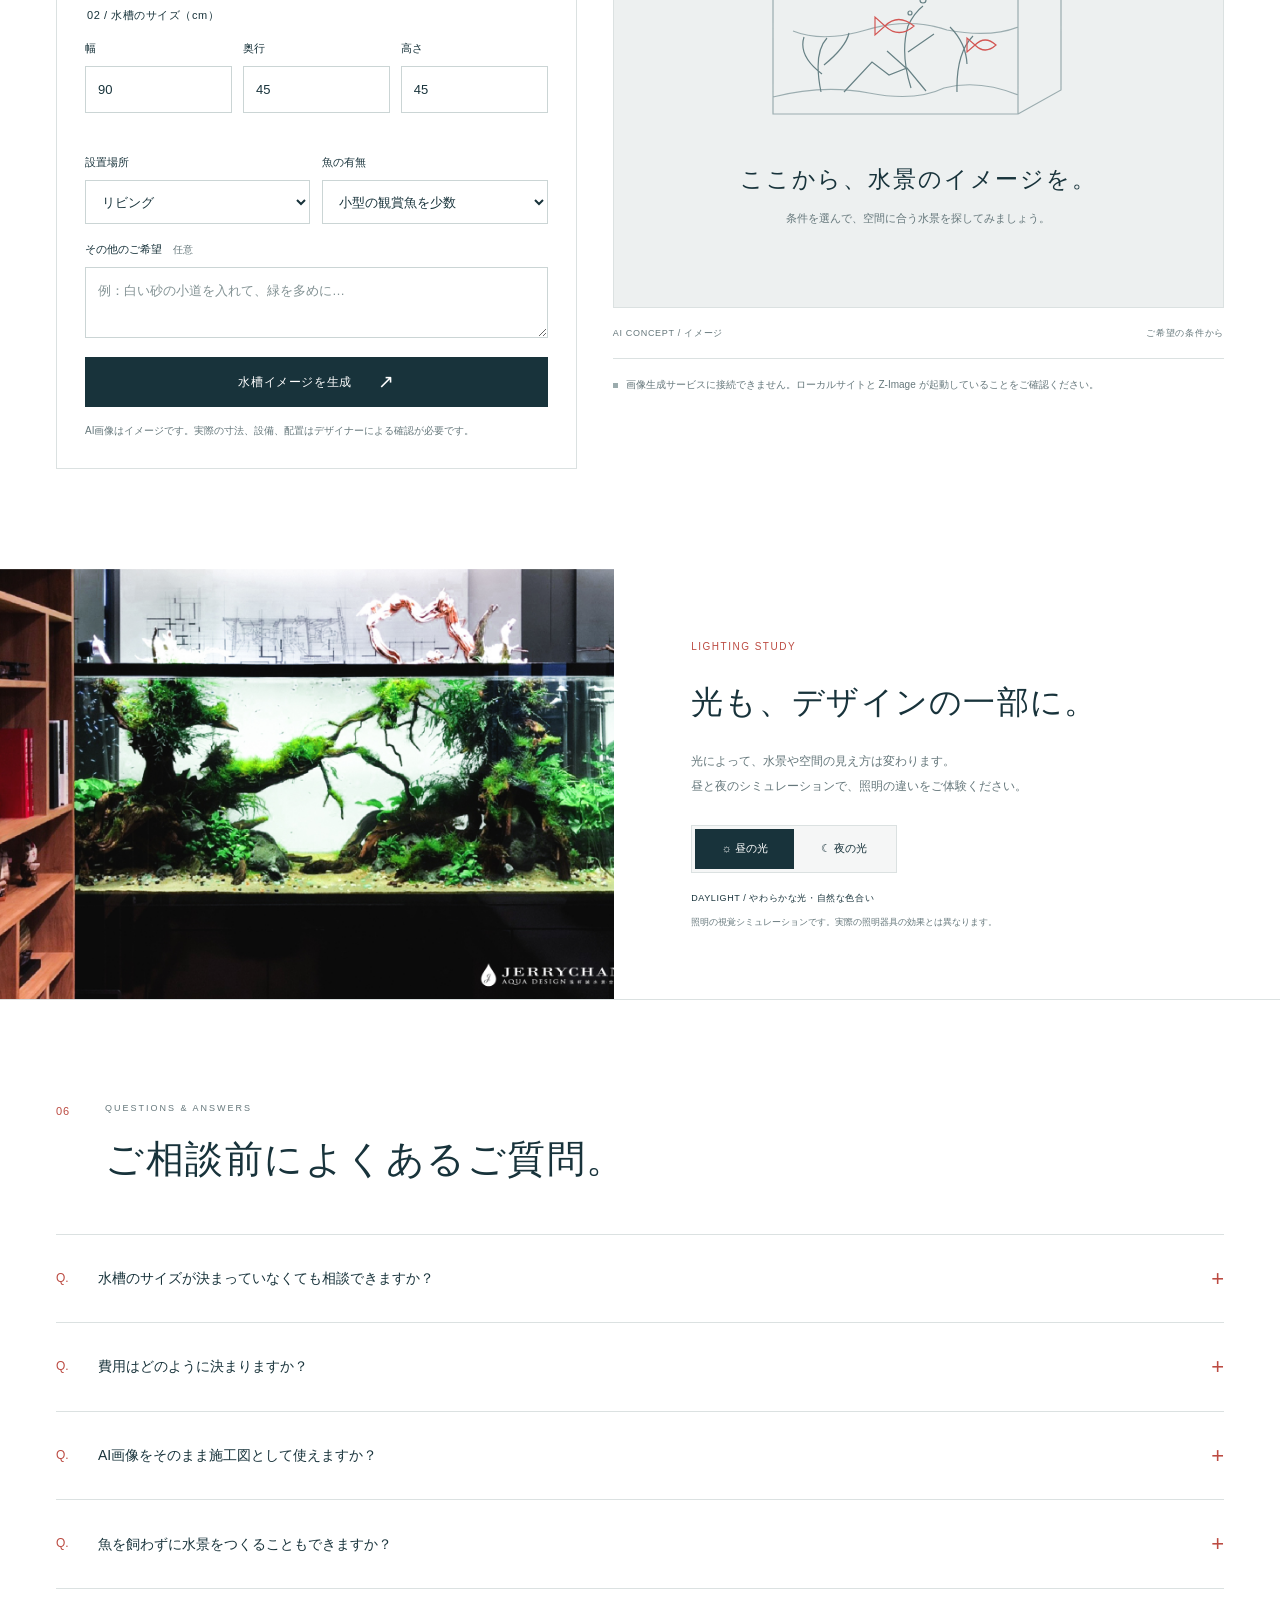
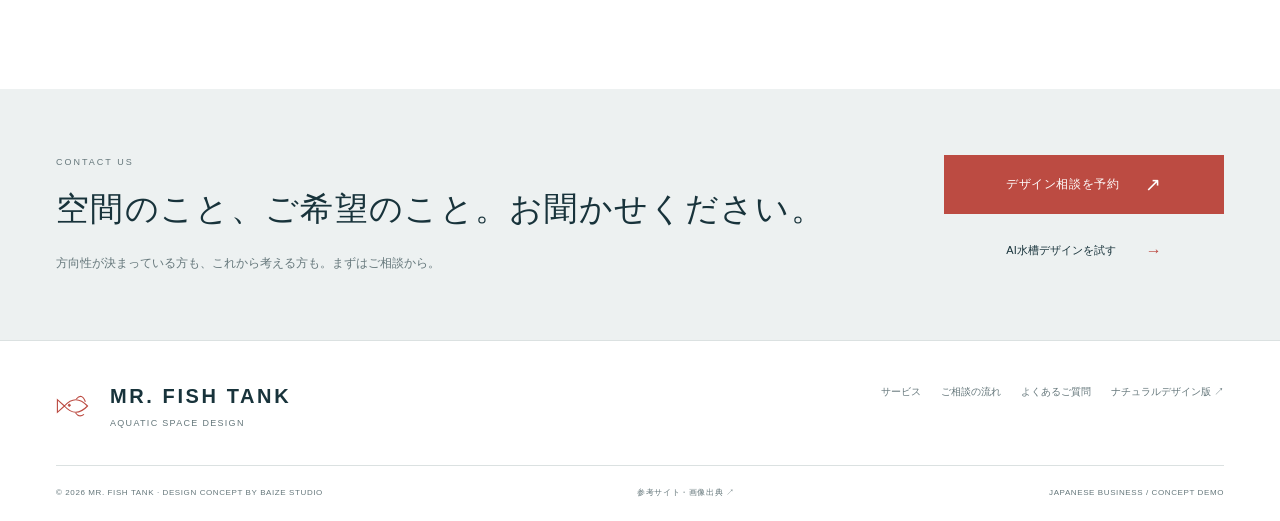
==== commit fc6169ad: "Install photo placement support for Mr. Fish Tank" ====
--- a/aqua-design-jp/index.html
+++ b/aqua-design-jp/index.html
@@ -1,23 +1,23 @@
 <!doctype html><html lang="zh-Hant"><head>
 <meta charset="utf-8"><meta name="viewport" content="width=device-width,initial-scale=1"><meta name="theme-color" content="#ffffff"><meta name="description" content="魚缸先生，水族造景與自然空間設計。日本商務風格概念網站，提供服務介紹、設計參考與 AI 魚缸概念體驗。"><title>魚缸先生｜純魚缸 — 水景設計，讓空間更有生命。</title>
-<link rel="icon" href="data:image/svg+xml,%3Csvg xmlns='http://www.w3.org/2000/svg' viewBox='0 0 40 40'%3E%3Crect width='40' height='40' fill='%23fff'/%3E%3Cpath d='M9 20q9-12 19 0q-10 12-19 0l-6-7v14z' fill='none' stroke='%23bc4b42' stroke-width='2'/%3E%3C/svg%3E"><link rel="stylesheet" href="style.css"><link rel="stylesheet" href="intro.css"><link rel="stylesheet" href="../version-switch.css"><script src="translations.js" defer></script><script src="i18n.js" defer></script><script src="app.js" defer></script><script src="intro.js" defer></script><script src="designer.js" defer></script></head>
-<body data-effects="quiet"><a class="skip" href="#main">跳至主要內容</a><div class="progress" aria-hidden="true"></div>
+<link rel="icon" href="data:image/svg+xml,%3Csvg xmlns='http://www.w3.org/2000/svg' viewBox='0 0 40 40'%3E%3Crect width='40' height='40' fill='%23fff'/%3E%3Cpath d='M9 20q9-12 19 0q-10 12-19 0l-6-7v14z' fill='none' stroke='%23bc4b42' stroke-width='2'/%3E%3C/svg%3E"><link rel="stylesheet" href="style.css"><link rel="stylesheet" href="intro.css"><link rel="stylesheet" href="../version-switch.css"><script src="translations.js" defer></script><script src="i18n.js" defer></script><script src="../aqua-photo-config.js" defer></script><script src="../aqua-photo-slots.js" defer></script><script src="app.js" defer></script><script src="intro.js" defer></script><script src="../aqua-photo-preview.js" defer></script><script src="designer.js" defer></script></head>
+<body data-aqua-version="japanese" data-effects="quiet"><a class="skip" href="#main">跳至主要內容</a><div class="progress" aria-hidden="true"></div>
 <div class="site-note"><div class="wrap"><span>水景と、暮らしのこれから。</span><div class="site-tools"><div class="language-switch" role="group" aria-label="選擇語言"><button data-language="zh-Hant" aria-pressed="false">繁中</button><button data-language="ja" aria-pressed="true">日本語</button></div><nav class="version-switch" aria-label="網站版本"><a href="../aqua-design/">水草缸</a><a href="../aqua-design-jp/" class="active" aria-current="page">純魚缸</a><a href="../aqua-design-ocean/">海水缸</a></nav></div></div></div>
 <header class="header"><div class="header-inner wrap"><a class="brand" href="#home" aria-label="魚缸先生 首頁"><svg class="brand-mark" viewBox="0 0 60 50" fill="none" aria-hidden="true"><path d="M12 25q16-18 33 0q-17 18-33 0l-10-9v18zM29 15q8-9 13 4M28 35q5 7 12 2" stroke="currentColor" stroke-width="1.6"/><circle cx="19" cy="24" r="1.5" fill="currentColor"/></svg><span class="brand-type">魚缸先生<small>AQUATIC SPACE DESIGN</small></span></a><nav class="nav" aria-label="主要導覽" id="navigation"><a href="#about">關於我們</a><a href="#services">服務內容</a><a href="#work">設計參考</a><a href="#ai-design">AI 魚缸設計</a></nav><button class="nav-book" data-book>設計諮詢 <span>↗</span></button><button class="menu-toggle" aria-label="開啟選單" aria-expanded="false" aria-controls="navigation"><span></span><span></span></button></div></header>
 <main id="main"><section class="hero" id="home" aria-label="水景與自然空間設計"><div class="hero-inner wrap"><div class="hero-copy"><div class="eyebrow">AQUARIUM & SPATIAL DESIGN</div><h1>水景設計，<br>讓空間更有<span>生命。</span></h1><p class="hero-desc">從一座魚缸，到日常裡的自然風景。<br>依照場域條件與使用需求，<br>規劃適合生活的水景。</p><div class="hero-actions"><button class="pill primary" data-book>預約設計諮詢 <span>↗</span></button><a class="outline-link" href="#work">瀏覽設計參考 <span>→</span></a></div><p class="hero-note">DESIGN WITH NATURE. LIVE WITH LIFE.</p></div>
-<div class="hero-visual"><div class="hero-art"><img id="hero-image" src="../aqua-design/assets/aquascape.jpg" alt="以沉木與水草構築的自然水景" fetchpriority="high"><div class="ripple-field" aria-hidden="true"></div><span class="image-label">NATURE IN YOUR SPACE</span></div><div class="hero-caption"><span class="scene-name">01 / 水下之森</span><div class="scene-selector" role="group" aria-label="水景影像切換"><button class="scene-dot active" data-scene="0" aria-label="顯示水下之森" aria-pressed="true">01</button><button class="scene-dot" data-scene="1" aria-label="顯示雨林之間" aria-pressed="false">02</button><button class="scene-dot" data-scene="2" aria-label="顯示微型綠境" aria-pressed="false">03</button><button class="scene-next" aria-label="下一個水景">→</button></div><span class="hero-index" hidden>01 — 03</span></div></div></div></section>
+<div class="hero-visual"><div class="hero-art"><img data-photo-slot="hero-1" id="hero-image" src="../aqua-design/assets/aquascape.jpg" alt="以沉木與水草構築的自然水景" fetchpriority="high"><div class="ripple-field" aria-hidden="true"></div><span class="image-label">NATURE IN YOUR SPACE</span></div><div class="hero-caption"><span class="scene-name">01 / 水下之森</span><div class="scene-selector" role="group" aria-label="水景影像切換"><button class="scene-dot active" data-scene="0" aria-label="顯示水下之森" aria-pressed="true">01</button><button class="scene-dot" data-scene="1" aria-label="顯示雨林之間" aria-pressed="false">02</button><button class="scene-dot" data-scene="2" aria-label="顯示微型綠境" aria-pressed="false">03</button><button class="scene-next" aria-label="下一個水景">→</button></div><span class="hero-index" hidden>01 — 03</span></div></div></div></section>
 <div class="service-top wrap"><span>OUR SCOPE</span><a href="#services">水族造景 <span>↘</span></a><a href="#services">自然空間 <span>↘</span></a><a href="#services">照明與養護 <span>↘</span></a></div>
-<section class="section about wrap" id="about"><div class="section-heading reveal"><span class="section-no">01</span><div class="heading-main"><span class="section-en">ABOUT MR. FISH TANK</span><h2>讓自然，成為空間的一部分。</h2></div><span class="section-side">自然と、心地よく。</span></div><div class="intro-grid"><div class="intro-photo reveal"><img src="../aqua-design/assets/studio.jpg" alt="自然植栽與水景相互融合的空間參考" loading="lazy"><span>SPACE / NATURE / BALANCE</span></div><div class="intro-copy reveal"><h3>以自然為靈感，<br>以空間需求為起點。</h3><p>水景不只是視覺焦點，也是一種與自然相處的方式。從缸體比例、光線、設備，到日常養護，每個細節都影響它如何融入生活。</p><p>魚缸先生希望從你的空間與使用需求出發，探索兼具美感與照護便利性的設計方向。</p><a class="text-link" href="#process">了解規劃流程 <span>→</span></a><button id="intro-replay" type="button"><span>↻</span>觀看品牌動畫</button></div></div></section>
+<section class="section about wrap" id="about"><div class="section-heading reveal"><span class="section-no">01</span><div class="heading-main"><span class="section-en">ABOUT MR. FISH TANK</span><h2>讓自然，成為空間的一部分。</h2></div><span class="section-side">自然と、心地よく。</span></div><div class="intro-grid"><div class="intro-photo reveal"><img data-photo-slot="about" src="../aqua-design/assets/studio.jpg" alt="自然植栽與水景相互融合的空間參考" loading="lazy"><span>SPACE / NATURE / BALANCE</span></div><div class="intro-copy reveal"><h3>以自然為靈感，<br>以空間需求為起點。</h3><p>水景不只是視覺焦點，也是一種與自然相處的方式。從缸體比例、光線、設備，到日常養護，每個細節都影響它如何融入生活。</p><p>魚缸先生希望從你的空間與使用需求出發，探索兼具美感與照護便利性的設計方向。</p><a class="text-link" href="#process">了解規劃流程 <span>→</span></a><button id="intro-replay" type="button"><span>↻</span>觀看品牌動畫</button></div></div></section>
 <section class="section services" id="services"><div class="wrap"><div class="section-heading reveal"><span class="section-no">02</span><div class="heading-main"><span class="section-en">OUR SERVICES</span><h2>從規劃到養護，考慮每個使用細節。</h2></div><span class="section-side"></span></div><div class="service-grid"><article class="service-item reveal"><div class="service-item-top"><span>01</span><svg class="service-icon" viewBox="0 0 48 48" fill="none" stroke="currentColor" stroke-width="1.1" aria-hidden="true"><path d="M8 12h32v25H8zM13 31l7-10 7 7 8-11M16 12V8h16v4"/></svg></div><small>AQUASCAPING</small><h3>水族造景設計</h3><p>依缸體尺寸與空間條件，規劃沉木、岩石、水草及設備配置。</p><button class="service-link" data-book data-service="水族造景" aria-label="諮詢水族造景設計">了解與諮詢 <span>→</span></button></article>
 <article class="service-item reveal"><div class="service-item-top"><span>02</span><svg class="service-icon" viewBox="0 0 48 48" fill="none" stroke="currentColor" stroke-width="1.1" aria-hidden="true"><path d="M24 40V23M24 29C11 30 7 18 8 8c14 1 18 10 16 21M24 22C37 23 42 12 40 5c-11 1-17 8-16 17"/></svg></div><small>NATURE IN SPACE</small><h3>自然空間整合</h3><p>整合植栽、水景與自然材質，探索與室內空間相容的設計方式。</p><button class="service-link" data-book data-service="自然空間" aria-label="諮詢自然空間整合">了解與諮詢 <span>→</span></button></article>
 <article class="service-item reveal"><div class="service-item-top"><span>03</span><svg class="service-icon" viewBox="0 0 48 48" fill="none" stroke="currentColor" stroke-width="1.1" aria-hidden="true"><path d="M8 11h32v29H8zM13 32l8-12 9 12 6-6M25 26V14M25 21l-6-6M25 18l5-4"/></svg></div><small>TERRARIUM</small><h3>雨林生態設計</h3><p>規劃玻璃缸中的植物、水陸構成與光線，呈現微型自然景觀。</p><button class="service-link" data-book data-service="雨林生態" aria-label="諮詢雨林生態設計">了解與諮詢 <span>→</span></button></article>
 <article class="service-item reveal"><div class="service-item-top"><span>04</span><svg class="service-icon" viewBox="0 0 48 48" fill="none" stroke="currentColor" stroke-width="1.1" aria-hidden="true"><path d="M16 8h16l6 13H10zM24 21v19M15 40h18M10 29l-3 4M38 29l3 4M24 28v5"/></svg></div><small>LIGHTING & CARE</small><h3>照明與養護規劃</h3><p>依植物與造景需求，討論照明配置、修剪與設備維護方式。</p><button class="service-link" data-book data-service="照明與養護" aria-label="諮詢照明與養護規劃">了解與諮詢 <span>→</span></button></article>
 </div></div></section><section class="section works wrap" id="work"><div class="section-heading reveal"><span class="section-no">03</span><div class="heading-main"><span class="section-en">DESIGN REFERENCES</span><h2>探索適合你的水景形式。</h2></div><span class="section-side">水景・植栽・空間</span></div><div class="filter-row reveal" role="group" aria-label="作品分類"><button class="filter active" data-filter="all" aria-pressed="true">全部作品 <sup>04</sup></button><button class="filter" data-filter="aqua" aria-pressed="false">水族造景</button><button class="filter" data-filter="forest" aria-pressed="false">自然空間</button><button class="filter" data-filter="terrarium" aria-pressed="false">雨林生態</button><span id="work-count" aria-live="polite">04 SELECTED SCENES</span></div>
 <div class="work-grid">
-<button class="work-card reveal" data-project="0" data-category="aqua"><div class="work-photo"><img src="../aqua-design/assets/aquascape.jpg" alt="沉木與綠色水草交錯的水族造景" loading="lazy"><span class="photo-tag">AQUASCAPING</span><span class="view-project">探索作品 ↗</span></div><div class="work-info"><div><small>01 / 水族造景</small><h3>水下之森</h3></div><span class="circle-arrow">↗</span></div></button>
-<button class="work-card reveal" data-project="1" data-category="forest"><div class="work-photo"><img src="../aqua-design/assets/ecosystem.jpg" alt="室內岩壁瀑布與自然系植栽空間" loading="lazy"><span class="photo-tag">NATURE SPACE</span><span class="view-project">探索作品 ↗</span></div><div class="work-info"><div><small>02 / 自然系生態整合</small><h3>雨林之間</h3></div><span class="circle-arrow">↗</span></div></button>
-<button class="work-card reveal" data-project="2" data-category="terrarium"><div class="work-photo"><img src="../aqua-design/assets/terrarium.jpg" alt="玻璃生態缸內的微型雨林" loading="lazy"><span class="photo-tag">TERRARIUM</span><span class="view-project">探索作品 ↗</span></div><div class="work-info"><div><small>03 / 雨林生態缸</small><h3>一方綠境</h3></div><span class="circle-arrow">↗</span></div></button>
-<button class="work-card reveal" data-project="3" data-category="forest"><div class="work-photo"><img src="../aqua-design/assets/greenwall.jpg" alt="以不同葉形植物打造的垂直植生牆" loading="lazy"><span class="photo-tag">LIVING WALL</span><span class="view-project">探索作品 ↗</span></div><div class="work-info"><div><small>04 / 自然系植生牆</small><h3>會呼吸的牆</h3></div><span class="circle-arrow">↗</span></div></button>
+<button class="work-card reveal" data-project="0" data-category="aqua"><div class="work-photo"><img data-photo-slot="work-1" src="../aqua-design/assets/aquascape.jpg" alt="沉木與綠色水草交錯的水族造景" loading="lazy"><span class="photo-tag">AQUASCAPING</span><span class="view-project">探索作品 ↗</span></div><div class="work-info"><div><small>01 / 水族造景</small><h3>水下之森</h3></div><span class="circle-arrow">↗</span></div></button>
+<button class="work-card reveal" data-project="1" data-category="forest"><div class="work-photo"><img data-photo-slot="work-2" src="../aqua-design/assets/ecosystem.jpg" alt="室內岩壁瀑布與自然系植栽空間" loading="lazy"><span class="photo-tag">NATURE SPACE</span><span class="view-project">探索作品 ↗</span></div><div class="work-info"><div><small>02 / 自然系生態整合</small><h3>雨林之間</h3></div><span class="circle-arrow">↗</span></div></button>
+<button class="work-card reveal" data-project="2" data-category="terrarium"><div class="work-photo"><img data-photo-slot="work-3" src="../aqua-design/assets/terrarium.jpg" alt="玻璃生態缸內的微型雨林" loading="lazy"><span class="photo-tag">TERRARIUM</span><span class="view-project">探索作品 ↗</span></div><div class="work-info"><div><small>03 / 雨林生態缸</small><h3>一方綠境</h3></div><span class="circle-arrow">↗</span></div></button>
+<button class="work-card reveal" data-project="3" data-category="forest"><div class="work-photo"><img data-photo-slot="work-4" src="../aqua-design/assets/greenwall.jpg" alt="以不同葉形植物打造的垂直植生牆" loading="lazy"><span class="photo-tag">LIVING WALL</span><span class="view-project">探索作品 ↗</span></div><div class="work-info"><div><small>04 / 自然系植生牆</small><h3>會呼吸的牆</h3></div><span class="circle-arrow">↗</span></div></button>
 </div><p class="work-note">影像選自參考網站，供水景形式與設計方向討論；非魚缸先生已完成的實際案例。</p>
 </section>
 <section class="section process" id="process"><div class="wrap"><div class="section-heading reveal"><span class="section-no">04</span><div class="heading-main"><span class="section-en">DESIGN PROCESS</span><h2>每一個想法，都有清楚的下一步。</h2></div><span class="section-side"></span></div><div class="process-grid"><article class="process-item reveal"><span>STEP 01</span><h3>需求整理</h3><p>確認空間類型、尺寸、預算與偏好。</p></article><article class="process-item reveal"><span>STEP 02</span><h3>方向討論</h3><p>以參考圖片或 AI 概念圖，討論造景與設備方向。</p></article><article class="process-item reveal"><span>STEP 03</span><h3>方案確認</h3><p>釐清設計配置、執行內容與維護需求。</p></article><article class="process-item reveal"><span>STEP 04</span><h3>後續養護</h3><p>依最終方案討論日常照護與維護安排。</p></article></div></div></section><section class="ai-design section wrap" id="ai-design">
@@ -36,12 +36,12 @@
 </div></section>
 
 <section class="experience" id="experience">
-<div class="experience-image"><img src="../aqua-design/assets/aquascape.jpg" alt="可切換日夜光境的水草造景" loading="lazy"><div class="night-tint"></div></div>
+<div class="experience-image"><img data-photo-slot="experience" src="../aqua-design/assets/aquascape.jpg" alt="可切換日夜光境的水草造景" loading="lazy"><div class="night-tint"></div></div>
 <div class="experience-copy reveal"><div class="eyebrow">LIGHTING STUDY</div><h2>把光線，也納入設計。</h2><p>不同的光線，會改變水景與空間的觀看方式。<br>透過日夜模擬，先感受照明方向的差異。</p><div class="light-switch" role="group" aria-label="光境模式"><button class="active" data-light="day" aria-pressed="true">☼ 日光</button><button data-light="night" aria-pressed="false">☾ 夜色</button></div><span class="light-caption" aria-live="polite">DAYLIGHT / 柔和日光 · 自然顯色</span><small class="simulation-note">光境視覺模擬，非實際燈具效果</small></div><div class="experience-bottom" hidden>LIGHT CHANGES EVERYTHING.<span>試著切換，感受光的變化 ↗</span></div>
 </section>
 <section class="section faq wrap" id="faq"><div class="section-heading reveal"><span class="section-no">06</span><div class="heading-main"><span class="section-en">QUESTIONS & ANSWERS</span><h2>開始之前，你可能想知道。</h2></div><span class="section-side"></span></div><div class="faq-list reveal"><details><summary><span class="faq-q">Q.</span>還不確定魚缸尺寸，可以先諮詢嗎？<span class="plus">+</span></summary><p><span>A.</span>可以先提供擺放位置、空間條件與偏好，作為討論的起點。</p></details><details><summary><span class="faq-q">Q.</span>預算如何評估？<span class="plus">+</span></summary><p><span>A.</span>需依尺寸、造景材料、設備及執行內容確認。表單中的預算區間用於初步需求整理。</p></details><details><summary><span class="faq-q">Q.</span>AI 圖片可以直接作為施工圖嗎？<span class="plus">+</span></summary><p><span>A.</span>AI 圖片用於視覺方向討論。實際尺寸、材料、設備與可行性仍需確認。</p></details><details><summary><span class="faq-q">Q.</span>沒有養魚，也可以規劃水景嗎？<span class="plus">+</span></summary><p><span>A.</span>可以先以純水草造景或雨林生態方向討論，再依空間與養護需求選擇形式。</p></details></div></section><section class="contact" id="contact"><div class="contact-inner wrap"><div><span class="section-en">CONTACT US</span><h2>告訴我們你的空間與需求。</h2><p>已有初步方向，或仍在探索，都可以從一次諮詢開始。</p></div><div class="contact-actions"><button class="pill primary" data-book>預約設計諮詢 <span>↗</span></button><a href="#ai-design">先試試 AI 魚缸設計 <span>→</span></a></div></div></section></main>
 <footer><div class="footer-inner wrap"><a class="brand" href="#home"><svg class="brand-mark" viewBox="0 0 60 50" fill="none" aria-hidden="true"><path d="M12 25q16-18 33 0q-17 18-33 0l-10-9v18zM29 15q8-9 13 4M28 35q5 7 12 2" stroke="currentColor" stroke-width="1.6"/><circle cx="19" cy="24" r="1.5" fill="currentColor"/></svg><span class="brand-type">魚缸先生<small>AQUATIC SPACE DESIGN</small></span></a><div class="footer-nav"><a href="#services">服務內容</a><a href="#process">規劃流程</a><a href="#faq">常見問題</a><a href="../aqua-design/">自然風格版 ↗</a></div></div><div class="footer-bottom wrap"><span>© 2026 MR. FISH TANK · DESIGN CONCEPT BY 白澤 STUDIO</span><a href="https://www.jerrychang-aquadesign.com/about-us.html" target="_blank" rel="noopener noreferrer">參考網站與影像來源 ↗</a><span>JAPANESE BUSINESS / CONCEPT DEMO</span></div></footer>
-<dialog id="project-dialog" aria-labelledby="project-title"><button class="dialog-close" aria-label="關閉作品詳情">×</button><img id="project-image" src="../aqua-design/assets/aquascape.jpg" alt=""><div class="project-body"><div class="eyebrow" id="project-category"></div><h2 id="project-title"></h2><p id="project-description"></p><div class="project-tags" id="project-tags"></div><button class="pill primary" id="project-book">我也想打造這樣的風景 <span>↗</span></button><small>概念案例介紹 · 影像來源為參考網站</small></div></dialog>
+<dialog id="project-dialog" aria-labelledby="project-title"><button class="dialog-close" aria-label="關閉作品詳情">×</button><img data-photo-slot="work-1" id="project-image" src="../aqua-design/assets/aquascape.jpg" alt=""><div class="project-body"><div class="eyebrow" id="project-category"></div><h2 id="project-title"></h2><p id="project-description"></p><div class="project-tags" id="project-tags"></div><button class="pill primary" id="project-book">我也想打造這樣的風景 <span>↗</span></button><small>概念案例介紹 · 影像來源為參考網站</small></div></dialog>
 <dialog id="booking-dialog" aria-labelledby="booking-title"><button class="dialog-close" aria-label="關閉預約諮詢">×</button><div class="booking-header"><span class="eyebrow">DESIGN CONSULTATION</span><h2 id="booking-title">設計諮詢，從需求開始。</h2><p>選擇服務類型，提供空間條件與初步方向。</p></div><div class="booking-progress"><span class="active">01 選擇風景</span><span>02 空間需求</span><span>03 聯絡方式</span></div><form id="booking-form">
 <fieldset data-step="0"><legend>你嚮往什麼樣的自然？</legend><div class="type-options"><label><input type="radio" name="service" value="水族造景" required checked><span>≈<strong>水族造景</strong><small>一方水下森林</small></span></label><label><input type="radio" name="service" value="自然空間"><span>✳<strong>自然空間</strong><small>與綠意一起呼吸</small></span></label><label><input type="radio" name="service" value="雨林生態"><span>♧<strong>雨林生態</strong><small>收藏一座小雨林</small></span></label><label><input type="radio" name="service" value="照明與養護"><span>☼<strong>照明與養護</strong><small>讓風景持續生長</small></span></label></div></fieldset>
 <fieldset data-step="1" hidden><legend>為你的空間，多描繪一些細節。</legend><label class="field">空間類型<select name="space" required><option value="">請選擇空間</option><option>住宅空間</option><option>商業空間</option><option>辦公空間</option><option>其他／尚在規劃</option></select></label><label class="field">規劃預算<select name="budget" required><option value="">請選擇預算</option><option>5 萬元以下</option><option>5–15 萬元</option><option>15–30 萬元</option><option>30 萬元以上</option><option>希望先諮詢</option></select></label><label class="field">你的想法 <span class="optional">選填</span><textarea name="idea" rows="3" maxlength="1000" placeholder="例如：想在客廳規劃一座好照顧的水草缸…"></textarea></label></fieldset>
